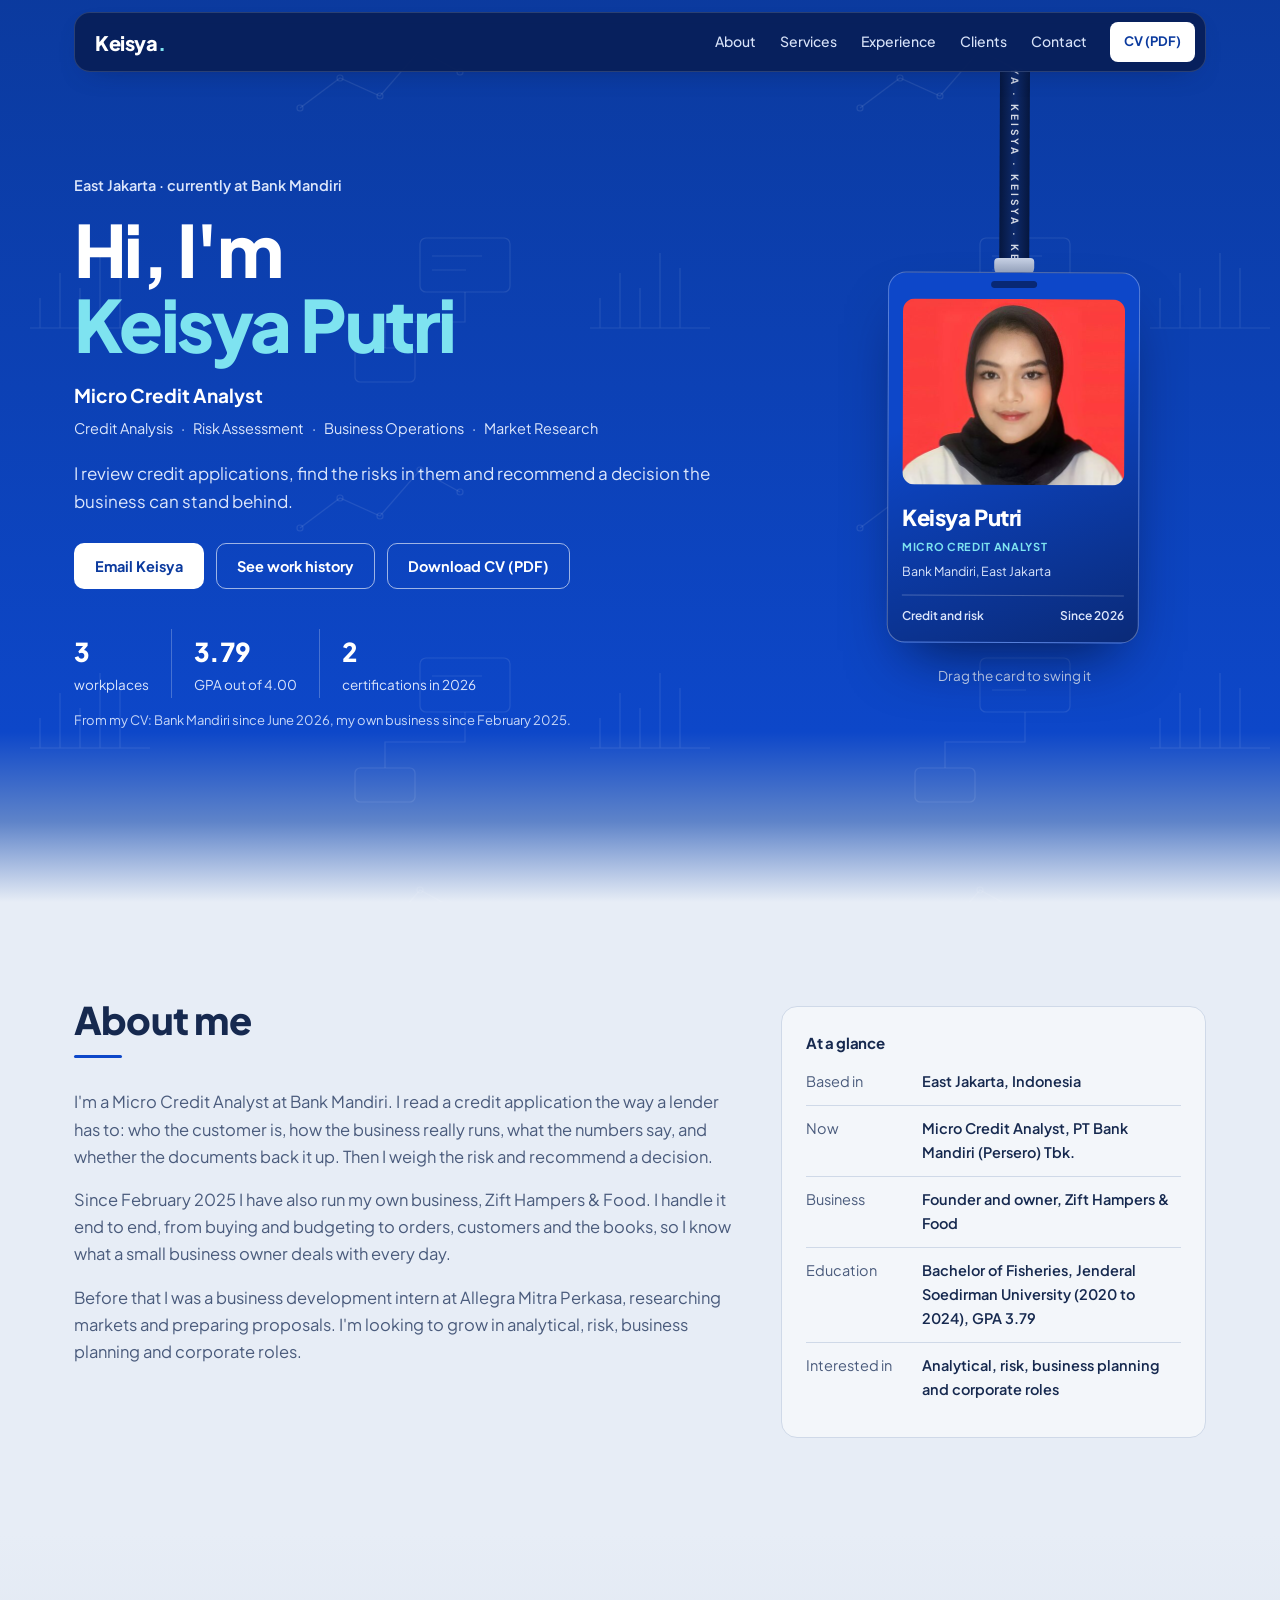
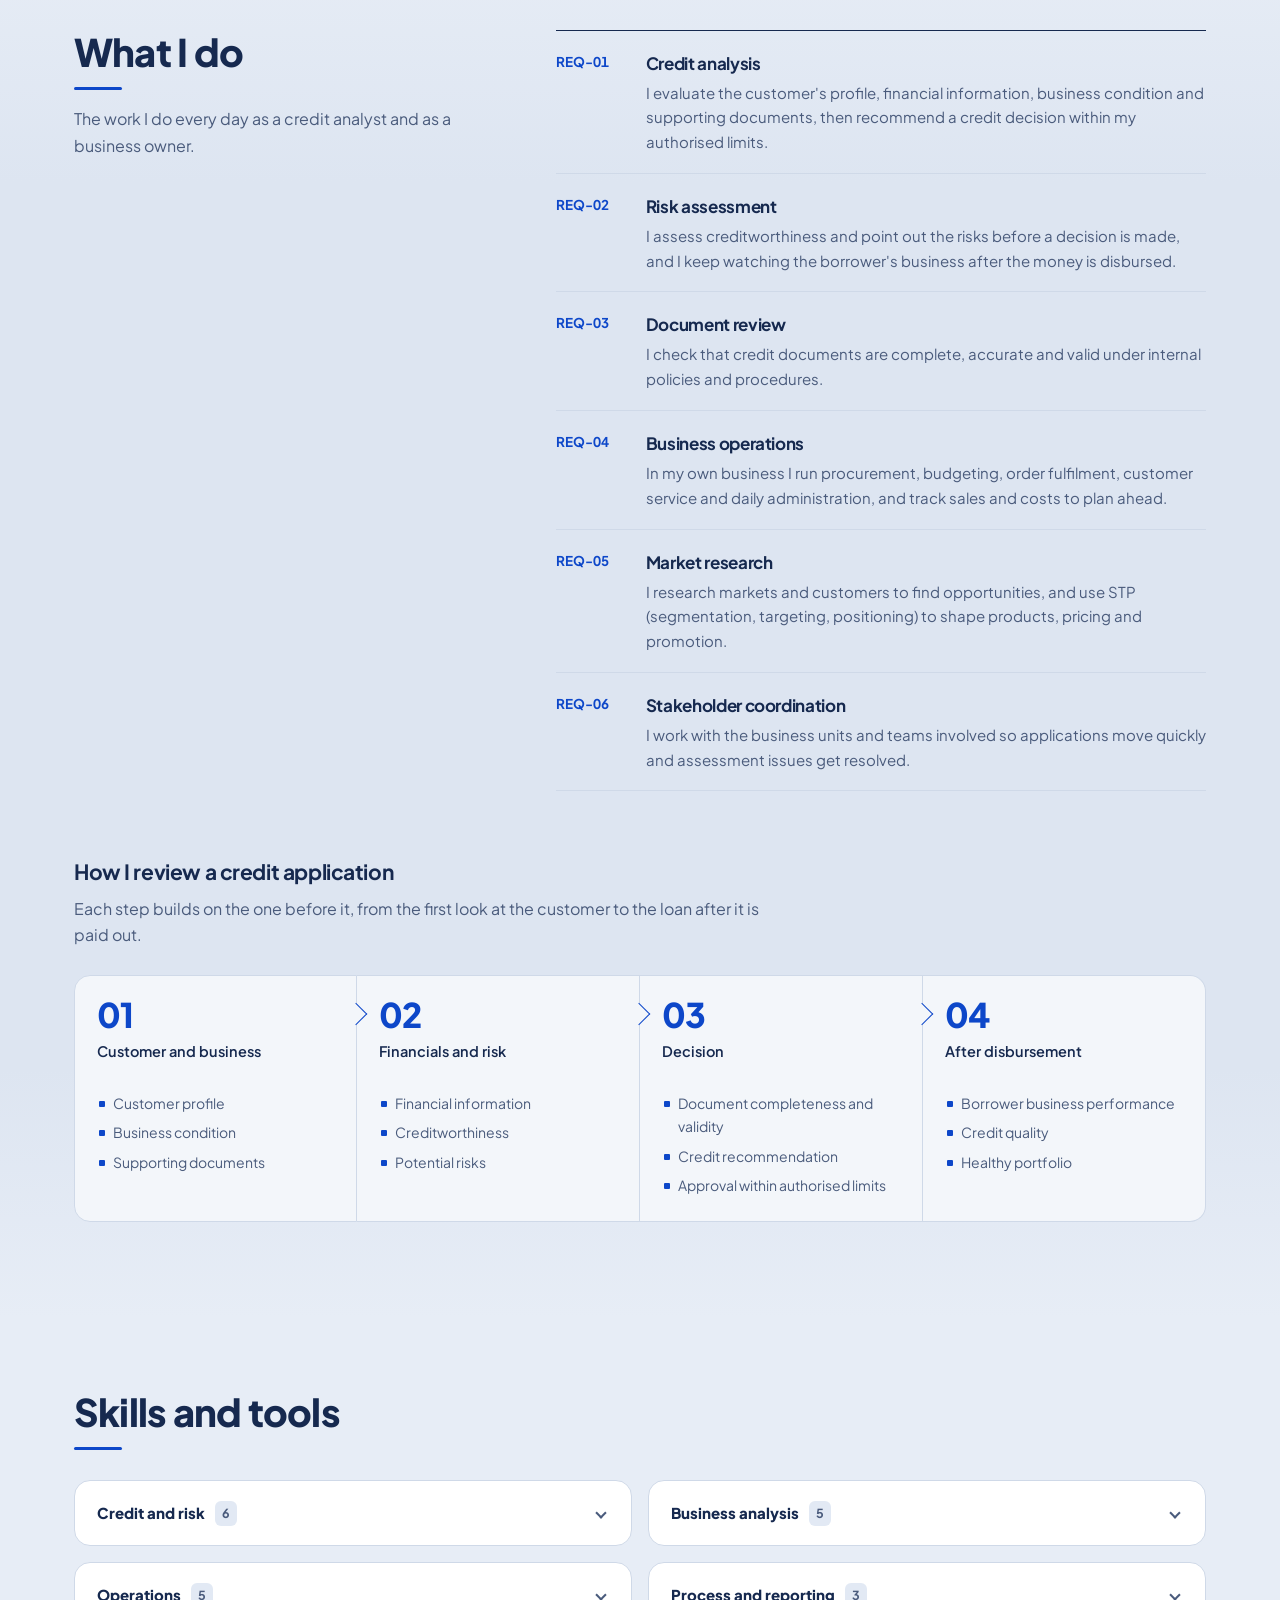
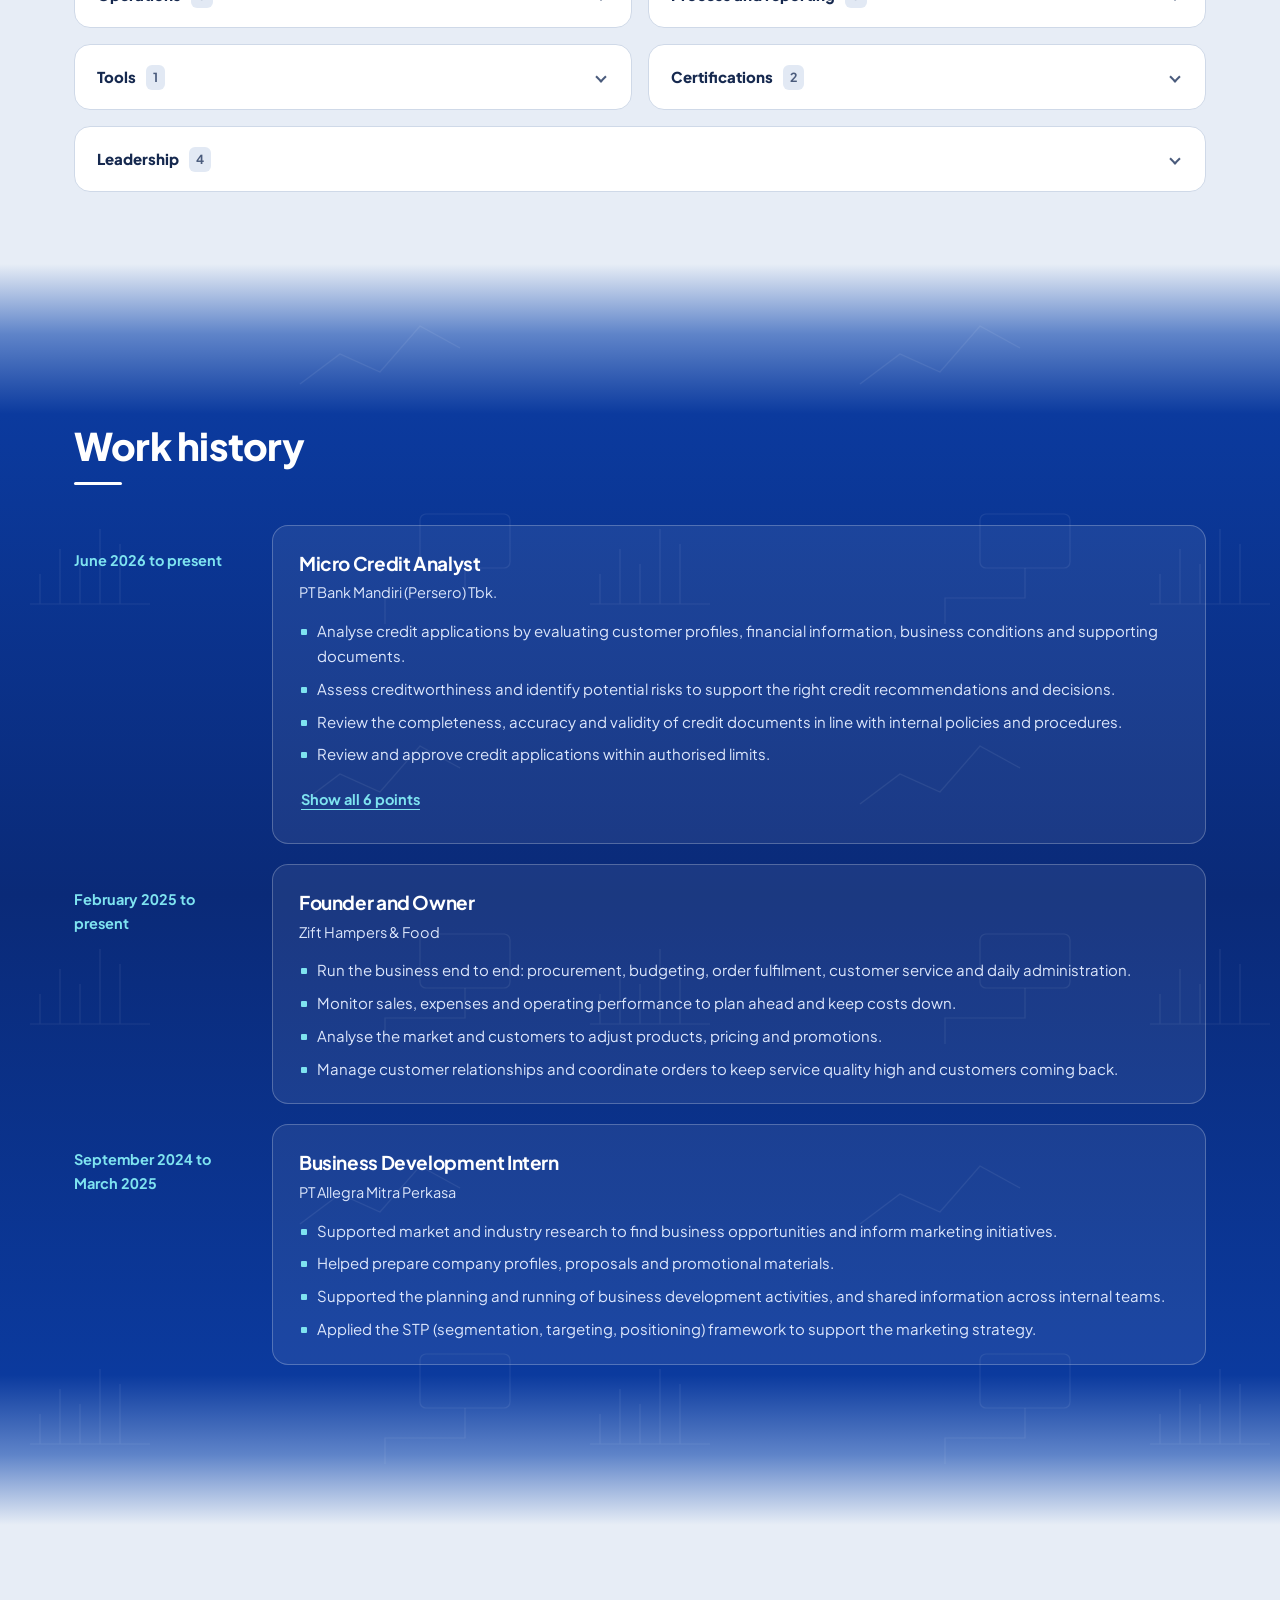
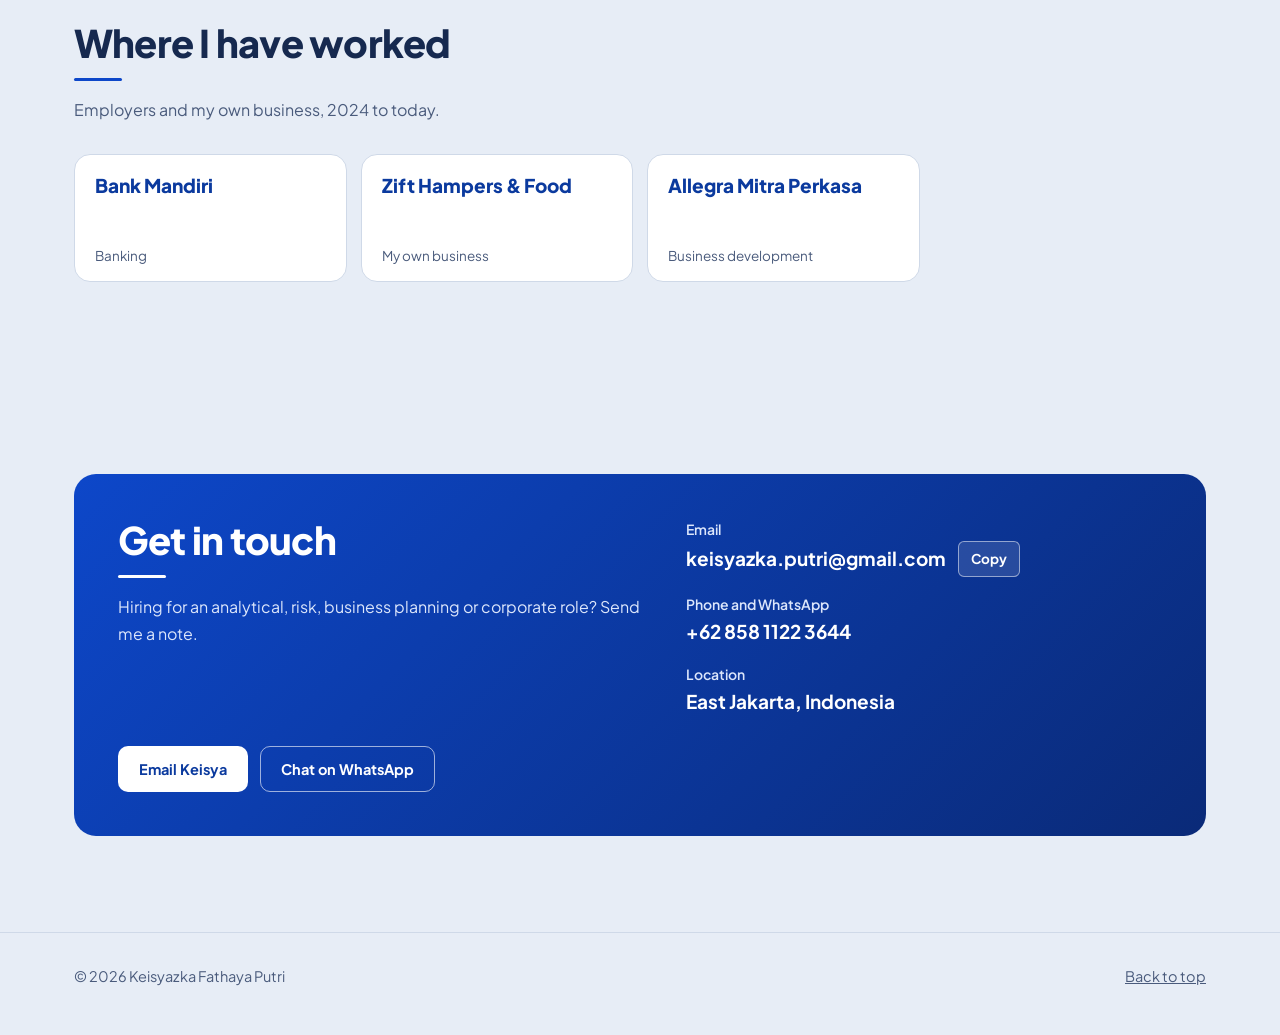
==== keisya/index.html @ f9054636 "Keisya: content from her CV, photo and CV PDF One page with her profile, services, credit review ste" ====
<!DOCTYPE html>
<html lang="en">
<head>
  <meta name="robots" content="noindex" />
  <meta charset="UTF-8" />
  <meta name="viewport" content="width=device-width, initial-scale=1.0, viewport-fit=cover" />
  <title>Keisya Putri · Micro Credit Analyst</title>
  <meta name="description" content="Keisyazka Fathaya Putri, Micro Credit Analyst in East Jakarta. Credit and risk analysis, document review, business operations and market research." />
  <meta name="theme-color" content="#0b3a9e" />
  <link rel="icon" href="data:image/svg+xml,<svg xmlns='http://www.w3.org/2000/svg' viewBox='0 0 64 64'><rect width='64' height='64' rx='14' fill='%230d47c9'/><text x='32' y='43' text-anchor='middle' font-family='Arial' font-weight='800' font-size='30' fill='white'>K.</text></svg>" />
  <link rel="preconnect" href="https://fonts.googleapis.com" />
  <link rel="preconnect" href="https://fonts.gstatic.com" crossorigin />
  <link href="https://fonts.googleapis.com/css2?family=Plus+Jakarta+Sans:wght@400;500;600;700;800&display=swap" rel="stylesheet" />
  <link rel="stylesheet" href="assets/styles.css" />
</head>
<body>
  <a class="skip" href="#about">Skip to content</a>

  <header class="nav">
    <div class="wrap nav__inner">
      <a href="#home" class="nav__logo" aria-label="Keisya Putri, back to top">Keisya<span aria-hidden="true">.</span></a>
      <nav class="nav__links" id="navLinks" aria-label="Sections">
        <a href="#about">About</a>
        <a href="#services">Services</a>
        <a href="#experience">Experience</a>
        <a href="#clients">Clients</a>
        <a href="#contact">Contact</a>
      </nav>
      <a class="nav__cv" data-cv target="_blank" rel="noopener">CV (PDF)</a>
      <button class="nav__menu" id="burger" type="button" aria-expanded="false" aria-controls="navLinks">
        <svg viewBox="0 0 16 16" aria-hidden="true"><path d="M2 4h12M2 8h12M2 12h12" /></svg>
        <span id="burgerLabel">Menu</span>
      </button>
    </div>
  </header>

  <!-- Shown by main.js when data.js is missing or a render fails. -->
  <div class="app-error" id="appError" role="alert" hidden>
    <div class="wrap">
      <strong>This page couldn't load its content.</strong>
      Refresh the page. If it keeps happening, email
      <a href="mailto:keisyazka.putri@gmail.com">keisyazka.putri@gmail.com</a>.
    </div>
  </div>

  <noscript>
    <div class="app-error"><div class="wrap">
      <strong>This portfolio needs JavaScript to show its content.</strong>
      You can still <a href="assets/CV_Keisyazka_Fathaya_Putri.pdf">download the CV (PDF)</a>.
    </div></div>
  </noscript>

  <main>
    <section class="hero tone-blue" id="home" aria-labelledby="heroTitle">
      <div class="wrap hero__inner">
        <div class="hero__text">
          <p class="hero__where" id="heroWhere"></p>
          <h1 id="heroTitle">Hi, I'm<br /><span class="hero__name" data-bind="name"></span></h1>
          <p class="hero__role" data-bind="role"></p>
          <p class="hero__tags" id="heroTags"></p>
          <p class="hero__lede" data-bind="tagline"></p>
          <div class="hero__actions">
            <a href="#contact" class="btn btn--light">Email Keisya</a>
            <a href="#experience" class="btn btn--outline">See work history</a>
            <a class="btn btn--outline" data-cv target="_blank" rel="noopener">Download CV (PDF)</a>
          </div>
          <dl class="figures" id="figures"></dl>
          <p class="figures__source" data-bind="statsSource"></p>
        </div>

        <!-- Strap and clip are decoration; the card text is real content. -->
        <div class="badge-area">
          <div class="badge" id="badge">
            <div class="badge__strap" aria-hidden="true"><span>KEISYA · KEISYA · KEISYA · KEISYA</span></div>
            <div class="badge__clip" aria-hidden="true"></div>
            <div class="badge__card">
              <div class="badge__photo" id="badgePhoto" data-cms-photo></div>
              <p class="badge__name" data-bind="name"></p>
              <p class="badge__role" data-bind="role"></p>
              <p class="badge__org">Bank Mandiri, East Jakarta</p>
              <div class="badge__foot">
                <span data-bind="badgeTag"></span>
                <span>Since 2026</span>
              </div>
            </div>
          </div>
          <p class="badge-hint" id="badgeHint">Drag the card to swing it</p>
        </div>
      </div>
    </section>

    <section class="section" id="about" aria-labelledby="aboutTitle">
      <div class="wrap about">
        <div>
          <h2 class="title" id="aboutTitle">About me</h2>
          <div class="about__text" id="aboutText"><p class="state">Loading profile…</p></div>
        </div>
        <aside class="panel about__facts" aria-labelledby="factsTitle">
          <h3 id="factsTitle">At a glance</h3>
          <dl id="facts"></dl>
        </aside>
      </div>
    </section>

    <section class="section tone-tint" id="services" aria-labelledby="servicesTitle">
      <div class="wrap services">
        <div class="services__head">
          <h2 class="title" id="servicesTitle">What I do</h2>
          <p class="intro">The work I do every day as a credit analyst and as a business owner.</p>
        </div>
        <ol class="reqs" id="reqs"><li class="state">Loading services…</li></ol>
      </div>

      <div class="wrap">
        <h3 class="subtitle">How I review a credit application</h3>
        <p class="intro intro--tight">Each step builds on the one before it, from the first look at the customer to the loan after it is paid out.</p>
        <ol class="chain" id="docs"><li class="state">Loading steps…</li></ol>
      </div>
    </section>



    <section class="section section--short" id="skills" aria-labelledby="skillsTitle">
      <div class="wrap">
        <h2 class="title" id="skillsTitle">Skills and tools</h2>
        <div class="kit" id="kit"><p class="state">Loading skills…</p></div>
      </div>
    </section>

    <section class="section band tone-blue" id="experience" aria-labelledby="experienceTitle">
      <div class="wrap">
        <h2 class="title" id="experienceTitle">Work history</h2>
        <ol class="timeline" id="timeline"><li class="state">Loading work history…</li></ol>
      </div>
    </section>

    <section class="section" id="clients" aria-labelledby="clientsTitle">
      <div class="wrap">
        <h2 class="title" id="clientsTitle">Where I have worked</h2>
        <p class="intro">Employers and my own business, 2024 to today.</p>
        <ul class="clients" id="clientsGrid"><li class="state">Loading clients…</li></ul>
      </div>
    </section>

    <section class="section" id="contact" aria-labelledby="contactTitle">
      <div class="wrap">
        <div class="contact tone-blue">
          <div class="contact__text">
            <h2 class="title" id="contactTitle">Get in touch</h2>
            <p class="intro">Hiring for an analytical, risk, business planning or corporate role? Send me a note.</p>
          </div>
          <dl class="contact__list">
            <div>
              <dt>Email</dt>
              <dd class="contact__email">
                <span id="emailText" data-bind="email"></span>
                <button type="button" class="copy" id="copyEmail">Copy</button>
              </dd>
            </div>
            <div><dt>Phone and WhatsApp</dt><dd data-bind="phone"></dd></div>
            <div><dt>Location</dt><dd data-bind="location"></dd></div>
          </dl>
          <p class="copy-status" id="copyStatus" role="status" aria-live="polite"></p>
          <div class="contact__actions">
            <a class="btn btn--light" data-href="mailto">Email Keisya</a>
            <a class="btn btn--outline" data-href="whatsapp" target="_blank" rel="noopener">Chat on WhatsApp</a>
            <a class="btn btn--outline" data-href="linkedin" target="_blank" rel="noopener">LinkedIn profile</a>
            <a class="btn btn--outline" data-href="github" target="_blank" rel="noopener">GitHub</a>
          </div>
        </div>
      </div>
    </section>
  </main>

  <footer class="foot">
    <div class="wrap foot__inner">
      <span>© <span id="year"></span> <span data-bind="fullName"></span></span>
      <a href="#home">Back to top</a>
    </div>
  </footer>

  <script src="assets/data.js" defer></script>
  <script src="assets/main.js" defer></script>
  <script src="assets/edits.js" defer></script>
  <script src="assets/cms.js" defer></script>
</body>
</html>
---- keisya/assets/styles.css ----
/* Portfolio styles, copied from the main site. Design notes: ../DESIGN.md. */

/* Tokens */
:root {
  /* Navy and brand blue come from the reference; cyan is the single accent, used only on blue areas. */
  --navy: #0a2a78;
  --blue-700: #0b3a9e;
  --blue: #0d47c9;
  --blue-500: #1a63e3;
  --cyan: #7ee3f0;

  /* Mist instead of pure white: the page read too bright next to the blue. */
  --mist: #e7edf6;
  --mist-2: #dde5f1;
  --surface: #f3f6fa;

  --text: #16294f;
  --text-2: #4a5b7c;
  --text-3: #4d5d7e;
  --line: #cfd9e8;
  --link: var(--blue);
  --chip: #e2e9f4;
  --bar: var(--blue);

  --r-sm: 6px;
  --r-md: 10px;
  --r-lg: 16px;
  --r-xl: 22px;

  --font: "Plus Jakarta Sans", "Segoe UI", Roboto, Arial, sans-serif;
  color-scheme: light;
}

/* Blue tone (hero, work history, contact): text tokens flip to values that keep AA on these blues. */
.tone-blue {
  --text: #ffffff;
  --text-2: #dce6fb;
  --text-3: #c9d8f8;
  --line: rgba(255, 255, 255, 0.24);
  --link: var(--cyan);
  --chip: rgba(255, 255, 255, 0.12);
  --bar: #ffffff;
  color: var(--text);
}

/* Base */
*, *::before, *::after { box-sizing: border-box; }
* { margin: 0; padding: 0; }
html { scroll-behavior: smooth; scroll-padding-top: 88px; }
body {
  font: 400 16px/1.65 var(--font);
  color: var(--text);
  background: var(--mist);
  -webkit-font-smoothing: antialiased;
  overflow-x: hidden;
}
a { color: var(--link); }
ul, ol { list-style: none; }
img { max-width: 100%; height: auto; }
/* Components set display: flex or grid; [hidden] must still win. */
[hidden] { display: none !important; }
.sr-only { position: absolute; width: 1px; height: 1px; padding: 0; margin: -1px; overflow: hidden; clip: rect(0 0 0 0); white-space: nowrap; border: 0; }

a[href], button, summary, [role="tab"] { cursor: pointer; }
button:disabled, [aria-disabled="true"] { cursor: not-allowed; }
:focus-visible { outline: 3px solid var(--blue-500); outline-offset: 3px; border-radius: 4px; }
.tone-blue :focus-visible { outline-color: var(--cyan); }

.wrap { width: 100%; max-width: 1180px; margin-inline: auto; padding-inline: 24px; }
@media (max-width: 600px) { .wrap { padding-inline: 16px; } }

.skip { position: absolute; left: 16px; top: -60px; z-index: 50; background: var(--navy); color: #fff; padding: 10px 14px; border-radius: var(--r-md); }
.skip:focus { top: 12px; }

/* Type: one family (Plus Jakarta Sans, drawn for Jakarta), weights carry the hierarchy. */
h1, h2, h3 { letter-spacing: -0.02em; text-wrap: balance; }
.title { font-size: clamp(28px, 3.4vw, 38px); font-weight: 800; line-height: 1.15; }
/* Identity motif from the reference: a short bar under every section title. */
.title::after { content: ""; display: block; width: 48px; height: 3px; border-radius: 2px; background: var(--bar); margin-top: 14px; }
.intro { color: var(--text-2); max-width: 60ch; margin-top: 16px; }
.intro--tight { margin-top: 6px; }
.subtitle { font-size: 21px; font-weight: 700; margin-top: 64px; }

/* Text shown while a list loads, or instead of it when it is empty or fails. */
.state { color: var(--text-2); font-size: 15px; padding: 14px 0; list-style: none; }
.state--error { color: var(--text); font-weight: 600; }

/* Buttons */
.btn {
  display: inline-flex; align-items: center; justify-content: center; gap: 8px;
  min-height: 46px; padding: 0 20px; border-radius: var(--r-md);
  font: 700 14.5px var(--font); text-decoration: none; border: 1.5px solid transparent;
  transition: background 150ms ease, border-color 150ms ease, color 150ms ease;
}
.btn--light { background: #fff; color: var(--blue-700); }
.btn--light:hover { background: #dff8fb; }
.btn--light:active { background: #c7f1f6; }
.btn--outline { background: transparent; color: var(--text); border-color: rgba(255, 255, 255, 0.6); }
.btn--outline:hover { background: rgba(255, 255, 255, 0.12); border-color: #fff; }
.btn--outline:active { background: rgba(255, 255, 255, 0.2); }
.btn[aria-disabled="true"], .nav__cv[aria-disabled="true"] { opacity: 0.55; }

/* Nav: the only translucent element, because it sits over both blue and mist. */
.nav { position: sticky; top: env(safe-area-inset-top, 0px); z-index: 30; padding-top: 12px; }
.nav__inner {
  display: flex; align-items: center; gap: 12px; min-height: 60px; max-width: 1132px;
  padding-inline: 20px 10px; color: #fff;
  background: rgba(7, 29, 82, 0.86); border: 1px solid rgba(255, 255, 255, 0.14); border-radius: var(--r-lg);
  backdrop-filter: blur(12px); -webkit-backdrop-filter: blur(12px);
  box-shadow: 0 10px 28px -18px rgba(7, 29, 82, 0.7);
}
.nav__logo { font-size: 20px; font-weight: 800; color: #fff; text-decoration: none; margin-right: auto; letter-spacing: -0.02em; min-height: 44px; display: inline-flex; align-items: center; }
.nav__logo span { color: var(--cyan); }
.nav__links { display: flex; gap: 2px; font-size: 14px; font-weight: 500; }
.nav__links a { color: #d7e2f8; text-decoration: none; padding: 8px 11px; border-radius: 8px; min-height: 40px; display: inline-flex; align-items: center; }
.nav__links a:hover { color: #fff; background: rgba(255, 255, 255, 0.1); }
.nav__links a.is-active { color: var(--blue-700); background: #fff; font-weight: 700; }
.nav__cv { font-size: 13px; font-weight: 700; color: var(--blue-700); background: #fff; text-decoration: none; padding: 0 14px; min-height: 40px; display: inline-flex; align-items: center; border-radius: 8px; }
.nav__cv:hover { background: #dff8fb; }
.nav__menu { display: none; align-items: center; gap: 8px; min-height: 44px; padding: 0 14px; border: 0; border-radius: var(--r-md); background: rgba(255, 255, 255, 0.12); color: #fff; font: 700 14px var(--font); }
.nav__menu:hover { background: rgba(255, 255, 255, 0.2); }
.nav__menu svg { width: 16px; height: 16px; fill: none; stroke: currentColor; stroke-width: 2; stroke-linecap: round; }
@media (max-width: 980px) {
  .nav__menu { display: inline-flex; }
  .nav__cv { min-height: 44px; }
  .nav__links {
    position: absolute; top: 80px; left: 16px; right: 16px; flex-direction: column; gap: 2px;
    background: #071d52; border: 1px solid rgba(255, 255, 255, 0.16); border-radius: var(--r-lg); padding: 8px;
    display: none;
  }
  .nav__links.open { display: flex; }
  .nav__links a { min-height: 48px; padding: 0 14px; font-size: 16px; }
}

.app-error { background: #fff3cd; color: #4a3600; padding-block: 12px; font-size: 15px; }
.app-error a { color: #4a3600; font-weight: 700; }

/* Hero. The fade to mist happens only inside the bottom padding, so no text sits on the light part. */
.hero {
  margin-top: -84px; padding-block: 150px 170px;
  background:
    url("data:image/svg+xml,%3Csvg xmlns='http://www.w3.org/2000/svg' width='560' height='420' viewBox='0 0 560 420' fill='none' stroke='white' stroke-opacity='0.09' stroke-width='1.2'%3E%3Cpath d='M30 340h120M40 340v-30M60 340v-55M80 340v-40M100 340v-75M120 340v-60'/%3E%3Cpath d='M300 120l40-30 40 18 40-46 40 22'/%3E%3Ccircle cx='300' cy='120' r='3'/%3E%3Ccircle cx='340' cy='90' r='3'/%3E%3Ccircle cx='380' cy='108' r='3'/%3E%3Ccircle cx='420' cy='62' r='3'/%3E%3Ccircle cx='460' cy='84' r='3'/%3E%3Crect x='420' y='250' width='90' height='54' rx='6'/%3E%3Cpath d='M432 268h50M432 282h34'/%3E%3Cpath d='M465 304v30h-80v26'/%3E%3Crect x='355' y='360' width='60' height='34' rx='5'/%3E%3C/svg%3E") 0 0 / 560px 420px repeat,
    linear-gradient(180deg, var(--blue-700) 0%, var(--blue) calc(100% - 170px), #5f84c9 calc(100% - 80px), var(--mist) 100%);
}
/* The line-art (bar chart, trend line, flow boxes) echoes analyst work and appears on blue areas only. */
.hero__inner { display: grid; grid-template-columns: minmax(0, 1.3fr) minmax(0, 0.7fr); gap: 40px; align-items: start; }
.hero__text { padding-top: 36px; }
.hero__where { font-size: 14.5px; font-weight: 600; color: var(--text-2); }
.hero h1 { font-size: clamp(40px, 6vw, 72px); font-weight: 800; line-height: 1.04; margin-top: 14px; letter-spacing: -0.035em; }
.hero__name { color: var(--cyan); }
.hero__role { font-size: 19px; font-weight: 700; margin-top: 18px; }
.hero__tags { font-size: 14.5px; color: var(--text-2); margin-top: 6px; }
.hero__tags span + span::before { content: "·"; margin: 0 8px; }
.hero__lede { color: var(--text-2); max-width: 54ch; margin-top: 18px; font-size: 17px; }
.hero__actions { display: flex; flex-wrap: wrap; gap: 12px; margin-top: 28px; }

/* Real figures from the CV, inline with dividers instead of floating tiles. */
.figures { display: flex; flex-wrap: wrap; margin-top: 40px; }
.figures div { display: flex; flex-direction: column; padding: 2px 22px; border-left: 1px solid var(--line); }
.figures div:first-child { padding-left: 0; border-left: 0; }
.figures dd { font-size: 26px; font-weight: 800; letter-spacing: -0.02em; font-variant-numeric: tabular-nums; order: -1; }
.figures dt { font-size: 13.5px; color: var(--text-2); }
.figures__source { font-size: 13px; color: var(--text-3); margin-top: 12px; }
@media (max-width: 600px) {
  .figures { display: grid; grid-template-columns: repeat(2, minmax(0, 1fr)); gap: 16px 0; }
  .figures div:nth-child(3) { padding-left: 0; border-left: 0; }
}

/* Lanyard ID card from the reference; its shadow is the page's one large shadow (a physical card in front). */
.badge-area { display: flex; flex-direction: column; align-items: center; margin-top: -68px; }
.badge { display: flex; flex-direction: column; align-items: center; transform-origin: 50% 0; cursor: grab; touch-action: none; user-select: none; }
.badge.is-dragging { cursor: grabbing; }
.badge__strap { width: 30px; height: 190px; background: linear-gradient(90deg, #06173f, #0e2a6b 50%, #06173f); display: flex; align-items: center; justify-content: center; overflow: hidden; }
.badge__strap span { writing-mode: vertical-rl; font-size: 10px; font-weight: 700; letter-spacing: 0.3em; color: rgba(255, 255, 255, 0.82); white-space: nowrap; }
.badge__clip { width: 40px; height: 18px; border-radius: 4px 4px 8px 8px; background: linear-gradient(#c9d3e6, #8a98b5); margin-top: -2px; }
.badge__card {
  position: relative; width: 252px; margin-top: -4px; padding: 14px 14px 16px; border-radius: 18px; color: #fff;
  background: linear-gradient(160deg, var(--blue) 0%, var(--blue) 35%, var(--navy) 100%);
  border: 1px solid rgba(255, 255, 255, 0.3);
  box-shadow: 0 30px 60px -22px rgba(3, 12, 40, 0.7);
}
.badge__card::before { content: ""; position: absolute; top: 8px; left: 50%; width: 46px; height: 7px; margin-left: -23px; border-radius: 6px; background: rgba(4, 16, 48, 0.55); }
.badge__photo { height: 186px; border-radius: 12px; margin-top: 12px; overflow: hidden; background: linear-gradient(180deg, #eaf3ff, #c3d8fb); display: grid; place-items: center; }
.badge__photo img { width: 100%; height: 100%; object-fit: cover; pointer-events: none; }
.badge__initials { font-size: 64px; font-weight: 800; color: var(--blue); letter-spacing: -0.04em; }
.badge__name { font-size: 22px; font-weight: 800; margin-top: 14px; letter-spacing: -0.02em; }
/* Uppercase role copies how real ID cards are typeset. */
.badge__role { font-size: 11px; font-weight: 700; letter-spacing: 0.06em; text-transform: uppercase; color: var(--cyan); margin-top: 4px; line-height: 1.4; }
.badge__org { font-size: 12.5px; color: #dce6fb; margin-top: 6px; }
.badge__foot { display: flex; justify-content: space-between; gap: 8px; margin-top: 14px; padding-top: 10px; border-top: 1px solid rgba(255, 255, 255, 0.24); font-size: 12px; font-weight: 600; color: #dce6fb; }
.badge-hint { margin-top: 22px; font-size: 13.5px; color: var(--text-3); }
@media (max-width: 880px) {
  .hero__inner { grid-template-columns: minmax(0, 1fr); }
  .hero__text { padding-top: 0; }
  .badge-area { margin-top: 12px; }
  .badge__strap { height: 80px; }
}

/* Sections */
.section { padding-block: 96px; }
.section--short { padding-block: 72px; }
.tone-tint { background: linear-gradient(180deg, rgba(221, 229, 241, 0), var(--mist-2) 18%, var(--mist-2) 82%, rgba(221, 229, 241, 0)); }
@media (max-width: 600px) { .section { padding-block: 60px; } .section--short { padding-block: 48px; } .hero { padding-block: 116px 140px; } }

/* Panels use a border, not a shadow: only the nav and the ID card float. */
.panel { background: var(--surface); border: 1px solid var(--line); border-radius: var(--r-lg); }

/* About */
.about { display: grid; grid-template-columns: minmax(0, 1.55fr) minmax(0, 1fr); gap: 48px; align-items: start; }
.about__text { display: grid; gap: 16px; color: var(--text-2); font-size: 16.5px; margin-top: 30px; }
.about__facts { padding: 24px; margin-top: 8px; }
.about__facts h3 { font-size: 15px; font-weight: 700; margin-bottom: 4px; }
.about__facts dl div { display: grid; grid-template-columns: 104px minmax(0, 1fr); gap: 12px; padding: 11px 0; border-bottom: 1px solid var(--line); font-size: 14.5px; }
.about__facts dl div:last-child { border-bottom: 0; }
.about__facts dt { color: var(--text-2); }
.about__facts dd { font-weight: 600; }
@media (max-width: 860px) { .about { grid-template-columns: minmax(0, 1fr); gap: 28px; } }

/* Services: REQ-xx rows, the way an analyst lists scope, with the heading pinned beside them on desktop. */
.services { display: grid; grid-template-columns: minmax(0, 0.8fr) minmax(0, 1.2fr); gap: 48px; align-items: start; }
.services__head { position: sticky; top: 100px; }
.reqs { border-top: 1.5px solid var(--text); }
.reqs li { display: grid; grid-template-columns: 74px minmax(0, 1fr); gap: 4px 16px; padding: 18px 0; border-bottom: 1px solid var(--line); }
.req__id { font-size: 13.5px; font-weight: 700; color: var(--blue); font-variant-numeric: tabular-nums; padding-top: 2px; }
.reqs h3 { font-size: 17px; font-weight: 700; }
.reqs p { grid-column: 2; color: var(--text-2); font-size: 15px; }
@media (max-width: 860px) { .services { grid-template-columns: minmax(0, 1fr); gap: 24px; } .services__head { position: static; } }

/* Document chain: written in this order, and the chevron between them stands for traceability. */
.chain { display: grid; grid-template-columns: repeat(4, minmax(0, 1fr)); margin-top: 26px; }
.chain > li { position: relative; padding: 22px 22px 24px; background: var(--surface); border: 1px solid var(--line); }
.chain > li:first-child { border-radius: var(--r-lg) 0 0 var(--r-lg); }
.chain > li:last-child { border-radius: 0 var(--r-lg) var(--r-lg) 0; }
.chain > li + li { border-left: 0; }
.chain > li + li::before {
  content: ""; position: absolute; left: -9px; top: 30px; width: 16px; height: 16px;
  background: var(--surface); border-top: 1.5px solid var(--blue); border-right: 1.5px solid var(--blue); transform: rotate(45deg);
}
.doc__code { font-size: 34px; font-weight: 800; letter-spacing: -0.03em; color: var(--blue); line-height: 1; }
.doc__name { font-size: 14.5px; font-weight: 600; margin-top: 8px; min-height: 2.8em; }
.doc__items { margin-top: 12px; display: grid; gap: 6px; }
.doc__items li { font-size: 14px; color: var(--text-2); padding-left: 16px; position: relative; }
.doc__items li::before { content: ""; position: absolute; left: 2px; top: 9px; width: 6px; height: 6px; border-radius: 1px; background: var(--blue); }
/* Middle widths: 2 x 2, chevrons hidden because the reading order wraps. */
@media (max-width: 960px) {
  .chain { grid-template-columns: repeat(2, minmax(0, 1fr)); gap: 12px; }
  .chain > li, .chain > li + li { border: 1px solid var(--line); border-radius: var(--r-lg); }
  .chain > li:first-child, .chain > li:last-child { border-radius: var(--r-lg); }
  .chain > li + li::before { display: none; }
}
@media (max-width: 560px) { .chain { grid-template-columns: minmax(0, 1fr); } }

/* Workflow */
.workflow__head { display: flex; flex-wrap: wrap; align-items: flex-end; justify-content: space-between; gap: 20px 32px; }
.wf-tabs { display: inline-flex; gap: 4px; padding: 4px; border-radius: var(--r-md); background: var(--surface); border: 1px solid var(--line); }
.wf-tabs button { font: 700 14.5px var(--font); color: var(--text-2); background: transparent; border: 0; min-height: 44px; padding: 0 22px; border-radius: 7px; }
.wf-tabs button:hover { color: var(--text); background: var(--chip); }
.wf-tabs button[aria-selected="true"] { background: var(--blue); color: #fff; }
.wf-card { margin-top: 24px; padding: 18px; border-radius: var(--r-xl); background: var(--surface); border: 1px solid var(--line); }
@media (max-width: 600px) { .wf-card { padding: 10px; margin-inline: -6px; } }

/* The swimlane keeps a fixed light palette so BPMN conventions read the same everywhere (yellow = decision). */
.wf-card { --paper: #f9fafc; --paper-2: #edf1f7; --ink: #1b2a4a; --graphite: #56627c; --rule: #d6dfec; --rule-strong: #1b2a4a; --marker: #f2cc4d; --lane-me: #e1eaf8; --pen: #1a5fd6; }
.wf figcaption { font-size: 13.5px; font-weight: 600; color: var(--graphite); margin: 2px 4px 10px; }
.wf__scroll { position: relative; overflow-x: auto; border: 1.5px solid var(--rule-strong); border-radius: var(--r-md); background: var(--paper); }
.wf svg { display: block; width: 100%; min-width: 820px; height: auto; }
.wf__hint { display: none; font-size: 13px; color: var(--graphite); margin: 8px 4px 0; }
@media (max-width: 860px) { .wf__hint { display: block; } }
.wl-lane { fill: var(--paper); stroke: var(--rule); stroke-width: 1; }
.wl-lane--me { fill: var(--lane-me); }
.wl-head { font: 700 11px var(--font); letter-spacing: 0.04em; fill: var(--graphite); text-anchor: middle; dominant-baseline: middle; }
.wl-rule-strong { stroke: var(--ink); stroke-width: 1.5; }
.wl-phase-rule { stroke: var(--ink); stroke-width: 1; stroke-dasharray: 2 4; opacity: 0.5; }
.wl-phase-no { font: 700 11px var(--font); fill: var(--graphite); }
.wl-phase { font: 700 14px var(--font); fill: var(--ink); }
.wl-task { fill: var(--paper); stroke: var(--ink); stroke-width: 1.3; }
.wl-task--me { stroke: var(--blue); stroke-width: 2; }
.wl-task--span { fill: var(--paper-2); stroke-dasharray: 5 3; }
.wl-label { font: 600 12.5px var(--font); fill: var(--ink); text-anchor: middle; dominant-baseline: middle; }
.wl-side { font: 600 12.5px var(--font); fill: var(--ink); dominant-baseline: middle; }
.wl-ev { fill: var(--paper); stroke: var(--ink); stroke-width: 1.4; }
.wl-ev--end { stroke-width: 3.5; }
.wl-gw { fill: var(--marker); stroke: var(--ink); stroke-width: 1.4; }
.wl-edge { fill: none; stroke: var(--ink); stroke-width: 1.2; }
.wl-head-arrow { fill: var(--ink); }
.wl-assoc { fill: none; stroke: var(--pen); stroke-width: 1.3; stroke-dasharray: 4 4; }
.wl-elabel { font: 600 11px var(--font); fill: var(--graphite); }

/* Collapsed: the first phase stays visible and the rest fades behind the toggle. */
#wf-panels.is-collapsed .wf__scroll { max-height: 460px; overflow-y: hidden; }
#wf-panels.is-collapsed .wf__scroll::after {
  content: ""; position: sticky; display: block; left: 0; bottom: 0; height: 140px; margin-top: -140px;
  background: linear-gradient(to bottom, rgba(249, 250, 252, 0), #f9fafc 85%); pointer-events: none;
}
.wf-toggle-row { display: flex; justify-content: center; margin-top: -24px; position: relative; }
#wf-panels:not(.is-collapsed) + .wf-toggle-row, #wf-panels.is-collapsed:has(.wf__hint) + .wf-toggle-row { margin-top: 14px; }
.wf-toggle {
  display: inline-flex; align-items: center; gap: 10px; min-height: 46px; padding: 0 20px;
  font: 700 14.5px var(--font); color: #fff; background: var(--blue); border: 0; border-radius: var(--r-md);
  transition: background 150ms ease;
}
.wf-toggle:hover { background: var(--blue-500); }
.wf-toggle:active { background: var(--blue-700); }
.wf-toggle:disabled { background: #8d9bb8; }
.wf-toggle svg { width: 12px; height: 12px; fill: none; stroke: currentColor; stroke-width: 1.8; transition: transform 200ms ease; }
.wf-toggle[aria-expanded="true"] svg { transform: rotate(180deg); }
.wf-toggle__close { display: none; }
.wf-toggle[aria-expanded="true"] .wf-toggle__open { display: none; }
.wf-toggle[aria-expanded="true"] .wf-toggle__close { display: inline; }
.wf-legend { display: flex; flex-wrap: wrap; gap: 8px 22px; margin: 16px 4px 2px; font-size: 13.5px; color: var(--graphite); }
.wf-legend li { display: inline-flex; align-items: center; gap: 8px; }
.lg { display: inline-block; }
.lg--flow { width: 22px; border-top: 1.4px solid var(--ink); }
.lg--assoc { width: 22px; border-top: 1.4px dashed var(--pen); }
.lg--gw { width: 11px; height: 11px; background: var(--marker); border: 1.3px solid var(--ink); transform: rotate(45deg); }
.lg--me { width: 16px; height: 12px; background: var(--lane-me); border: 1px solid var(--rule); }

/* Case studies: rows led by the real client logo, which says more than an illustration would. */
.cases { margin-top: 34px; display: grid; gap: 18px; }
.case { display: grid; grid-template-columns: 220px minmax(0, 1fr); border: 1px solid var(--line); border-radius: var(--r-lg); background: var(--surface); overflow: hidden; }
.case__logos { display: flex; flex-direction: column; justify-content: center; align-items: flex-start; gap: 16px; padding: 24px; background: #fff; border-right: 1px solid var(--line); }
.case__logos img { width: auto; max-width: 170px; object-fit: contain; }
.case__badge { font-size: 15px; font-weight: 800; color: var(--blue); }
.case__body { padding: 24px 26px; }
.case__meta { font-size: 14px; font-weight: 600; color: var(--text-2); }
.case h3 { font-size: 20px; font-weight: 700; margin-top: 4px; }
.case p { color: var(--text-2); font-size: 15px; margin-top: 8px; max-width: 70ch; }
.chips { display: flex; flex-wrap: wrap; gap: 6px; margin-top: 14px; }
.chips li { font-size: 13px; font-weight: 600; padding: 4px 10px; border-radius: var(--r-sm); background: var(--chip); color: var(--text); }
.case__link { display: inline-flex; align-items: center; min-height: 44px; margin-top: 12px; padding: 0 16px; border-radius: var(--r-md); background: var(--blue); color: #fff; font-weight: 700; font-size: 14.5px; text-decoration: none; }
.case__link:hover { background: var(--blue-500); }
.case__link:active { background: var(--blue-700); }
.cases__pending { margin-top: 18px; font-size: 15px; color: var(--text-2); }
.cases__pending:empty { display: none; }
@media (max-width: 760px) {
  .case { grid-template-columns: minmax(0, 1fr); }
  .case__logos { flex-direction: row; flex-wrap: wrap; align-items: center; border-right: 0; border-bottom: 1px solid var(--line); padding: 18px 20px; }
  .case__body { padding: 20px; }
}

/* Skills: a definition list, since these are labels and values rather than features. */
/* Skills: one card per group, each item a tag, so the list scans at a glance. */
.kit { display: grid; grid-template-columns: repeat(2, minmax(0, 1fr)); gap: 16px; margin-top: 30px; }
.kit__group { align-self: start; background: #fff; border: 1px solid var(--line); border-radius: var(--r-lg); padding: 20px 22px; }
.kit summary { display: flex; align-items: center; gap: 10px; min-height: 44px; margin: -10px 0; font-weight: 800; font-size: 15px; list-style: none; }
.kit summary::-webkit-details-marker { display: none; }
.kit summary::after { content: ""; width: 8px; height: 8px; margin: 0 4px 0 auto; border-right: 2px solid var(--text-2); border-bottom: 2px solid var(--text-2); transform: rotate(45deg); transition: transform 150ms ease; }
.kit details[open] > summary::after { transform: rotate(-135deg); }
.kit summary:hover::after { border-color: var(--blue); }
.kit__count { font-size: 12.5px; font-weight: 700; color: var(--text-2); background: var(--chip); border-radius: var(--r-sm); padding: 2px 7px; }
.kit__items { display: flex; flex-wrap: wrap; gap: 8px; margin-top: 18px; }
.kit__items span { font-size: 13.5px; font-weight: 600; color: var(--text); background: var(--chip); border-radius: var(--r-sm); padding: 6px 10px; }
.kit > .state, .kit__group:last-child:nth-child(odd) { grid-column: 1 / -1; }
@media (max-width: 640px) { .kit { grid-template-columns: minmax(0, 1fr); } .kit__group { padding: 18px; } }

/* Work history band: fades in and out inside its own padding, so text stays on solid blue. */
.band {
  padding-block: 160px;
  background:
    url("data:image/svg+xml,%3Csvg xmlns='http://www.w3.org/2000/svg' width='560' height='420' viewBox='0 0 560 420' fill='none' stroke='white' stroke-opacity='0.07' stroke-width='1.2'%3E%3Cpath d='M30 340h120M40 340v-30M60 340v-55M80 340v-40M100 340v-75M120 340v-60'/%3E%3Cpath d='M300 120l40-30 40 18 40-46 40 22'/%3E%3Crect x='420' y='250' width='90' height='54' rx='6'/%3E%3Cpath d='M465 304v30h-80v26'/%3E%3C/svg%3E") 0 0 / 560px 420px repeat,
    linear-gradient(180deg, var(--mist) 0, #5f84c9 70px, var(--blue-700) 150px, var(--navy) 50%, var(--blue-700) calc(100% - 150px), #5f84c9 calc(100% - 70px), var(--mist) 100%);
}
@media (max-width: 600px) { .band { padding-block: 130px; } }
.timeline { margin-top: 40px; display: grid; gap: 20px; }
.tl-item { display: grid; grid-template-columns: 170px minmax(0, 1fr); gap: 28px; }
.tl-period { font-size: 14.5px; font-weight: 700; color: var(--cyan); padding-top: 24px; font-variant-numeric: tabular-nums; }
.tl-card { padding: 22px 26px; border-radius: var(--r-lg); background: rgba(255, 255, 255, 0.07); border: 1px solid var(--line); }
.tl-card h3 { font-size: 19px; font-weight: 700; }
.tl-org { color: var(--text-2); font-size: 14.5px; margin-top: 2px; }
.tl-points { margin-top: 14px; display: grid; gap: 8px; }
.tl-points li { position: relative; padding-left: 18px; font-size: 15px; color: var(--text-2); }
.tl-points li::before { content: ""; position: absolute; left: 2px; top: 10px; width: 6px; height: 6px; border-radius: 1px; background: var(--cyan); }
.tl-more { margin-top: 10px; min-height: 44px; padding: 0 2px; font: 700 14.5px var(--font); color: var(--cyan); background: none; border: 0; text-decoration: underline; text-underline-offset: 4px; text-decoration-thickness: 1px; }
.tl-more:hover { color: #fff; }
.tl-more:active { color: #c7f1f6; }
@media (max-width: 760px) { .tl-item { grid-template-columns: minmax(0, 1fr); gap: 8px; } .tl-period { padding-top: 0; } .tl-card { padding: 20px; } }

/* Clients: white tiles so each logo shows in its own colours. */
.clients { display: grid; grid-template-columns: repeat(4, minmax(0, 1fr)); gap: 14px; margin-top: 30px; }
.client { background: #fff; border: 1px solid var(--line); border-radius: var(--r-lg); min-height: 128px; padding: 20px 20px 14px; display: flex; flex-direction: column; justify-content: space-between; gap: 14px; }
.client img { height: 40px; width: auto; max-width: 85%; max-height: 58px; object-fit: contain; object-position: left center; }
.client__name { font-size: 19px; font-weight: 800; color: var(--blue-700); line-height: 1.15; }
.client__sector { font-size: 13.5px; color: var(--text-2); }
@media (max-width: 960px) { .clients { grid-template-columns: repeat(3, minmax(0, 1fr)); } }
@media (max-width: 640px) { .clients { grid-template-columns: repeat(2, minmax(0, 1fr)); } .client { min-height: 108px; padding: 16px 16px 12px; } }

/* Contact */
.contact {
  display: grid; grid-template-columns: minmax(0, 1.1fr) minmax(0, 1fr); gap: 28px 44px; padding: 44px;
  border-radius: var(--r-xl); background: linear-gradient(135deg, var(--blue) 0%, var(--navy) 100%);
}
.contact__list { display: grid; gap: 16px; align-content: start; }
.contact__list dt { font-size: 14px; font-weight: 600; color: var(--text-2); }
.contact__list dd { font-size: 19px; font-weight: 700; overflow-wrap: anywhere; }
.contact__email { display: flex; flex-wrap: wrap; align-items: center; gap: 8px 12px; }
.copy { min-height: 36px; padding: 0 12px; font: 700 13.5px var(--font); color: #fff; background: rgba(255, 255, 255, 0.12); border: 1px solid rgba(255, 255, 255, 0.5); border-radius: var(--r-sm); }
.copy:hover { background: rgba(255, 255, 255, 0.22); }
.copy:active { background: rgba(255, 255, 255, 0.3); }
.copy-status { grid-column: 1 / -1; font-size: 15px; font-weight: 600; color: var(--text); margin-top: -8px; }
.copy-status:empty { display: none; }
.contact__actions { grid-column: 1 / -1; display: flex; flex-wrap: wrap; gap: 12px; }
@media (max-width: 760px) {
  .contact { grid-template-columns: minmax(0, 1fr); padding: 28px 20px; margin-inline: -4px; }
  .copy { min-height: 44px; }
  .contact__actions .btn { flex: 1 1 100%; }
}

/* Footer */
.foot { padding-block: 22px 36px; border-top: 1px solid var(--line); color: var(--text-2); font-size: 14.5px; }
.foot__inner { display: flex; flex-wrap: wrap; justify-content: space-between; align-items: center; gap: 8px; }
.foot a { color: var(--text-2); min-height: 44px; display: inline-flex; align-items: center; }
.foot a:hover { color: var(--blue); }

@media (prefers-reduced-motion: reduce) {
  html { scroll-behavior: auto; }
  .btn, .wf-toggle, .wf-toggle svg, .kit summary::after { transition: none; }
}

/* Changes from the site editor (admin.html, applied by assets/cms.js) */
[data-cms-hidden] { display: none !important; }
@media (max-width: 760px) { [data-cms-only="desktop"] { display: none !important; } }
@media (min-width: 761px) { [data-cms-only="phone"] { display: none !important; } }
.cms-block { margin-top: 16px; }
.title[style*="text-align: center"]::after { margin-inline: auto; }
.title[style*="text-align: right"]::after { margin-left: auto; }
.cms-text--h3 { font-size: 21px; font-weight: 700; line-height: 1.3; }
.cms-text--p { color: var(--text-2); }
.cms-text--label { font-size: 14px; font-weight: 700; color: var(--text-3); }
.cms-text:empty, .cms-img[data-cms-empty] { display: none; }
.btn--solid { background: var(--blue); color: #fff; }
.btn--solid:hover { background: var(--blue-700); }
.btn--solid:active { background: var(--navy); }
.tone-blue .btn--solid { background: #fff; color: var(--blue-700); }
.tone-blue .btn--solid:hover { background: #dff8fb; }
.btn--line { background: transparent; color: var(--text); border-color: currentColor; }
.btn--line:hover { background: var(--chip); }
.cms-img { border-radius: var(--r-md); overflow: hidden; }
.cms-img img { display: block; width: 100%; }
.cms-shape { width: 240px; max-width: 100%; height: 120px; background: var(--blue); border-radius: var(--r-lg); }
.cms-cols { display: grid; gap: 24px; }
.cms-col { min-width: 0; }
.cms-col > .cms-block:first-child { margin-top: 0; }
@media (max-width: 760px) { .cms-cols { grid-template-columns: minmax(0, 1fr) !important; } }
.cms-preview-bar {
  position: fixed; left: 50%; bottom: 16px; z-index: 60; transform: translateX(-50%); width: max-content; max-width: calc(100% - 32px);
  display: flex; flex-wrap: wrap; align-items: center; gap: 4px 12px; padding: 10px 16px; border-radius: var(--r-md);
  background: var(--navy); color: #fff; font-size: 14px; font-weight: 600; box-shadow: 0 10px 28px -12px rgba(7, 29, 82, 0.7);
}
.cms-preview-bar a { color: var(--cyan); min-height: 44px; display: inline-flex; align-items: center; }
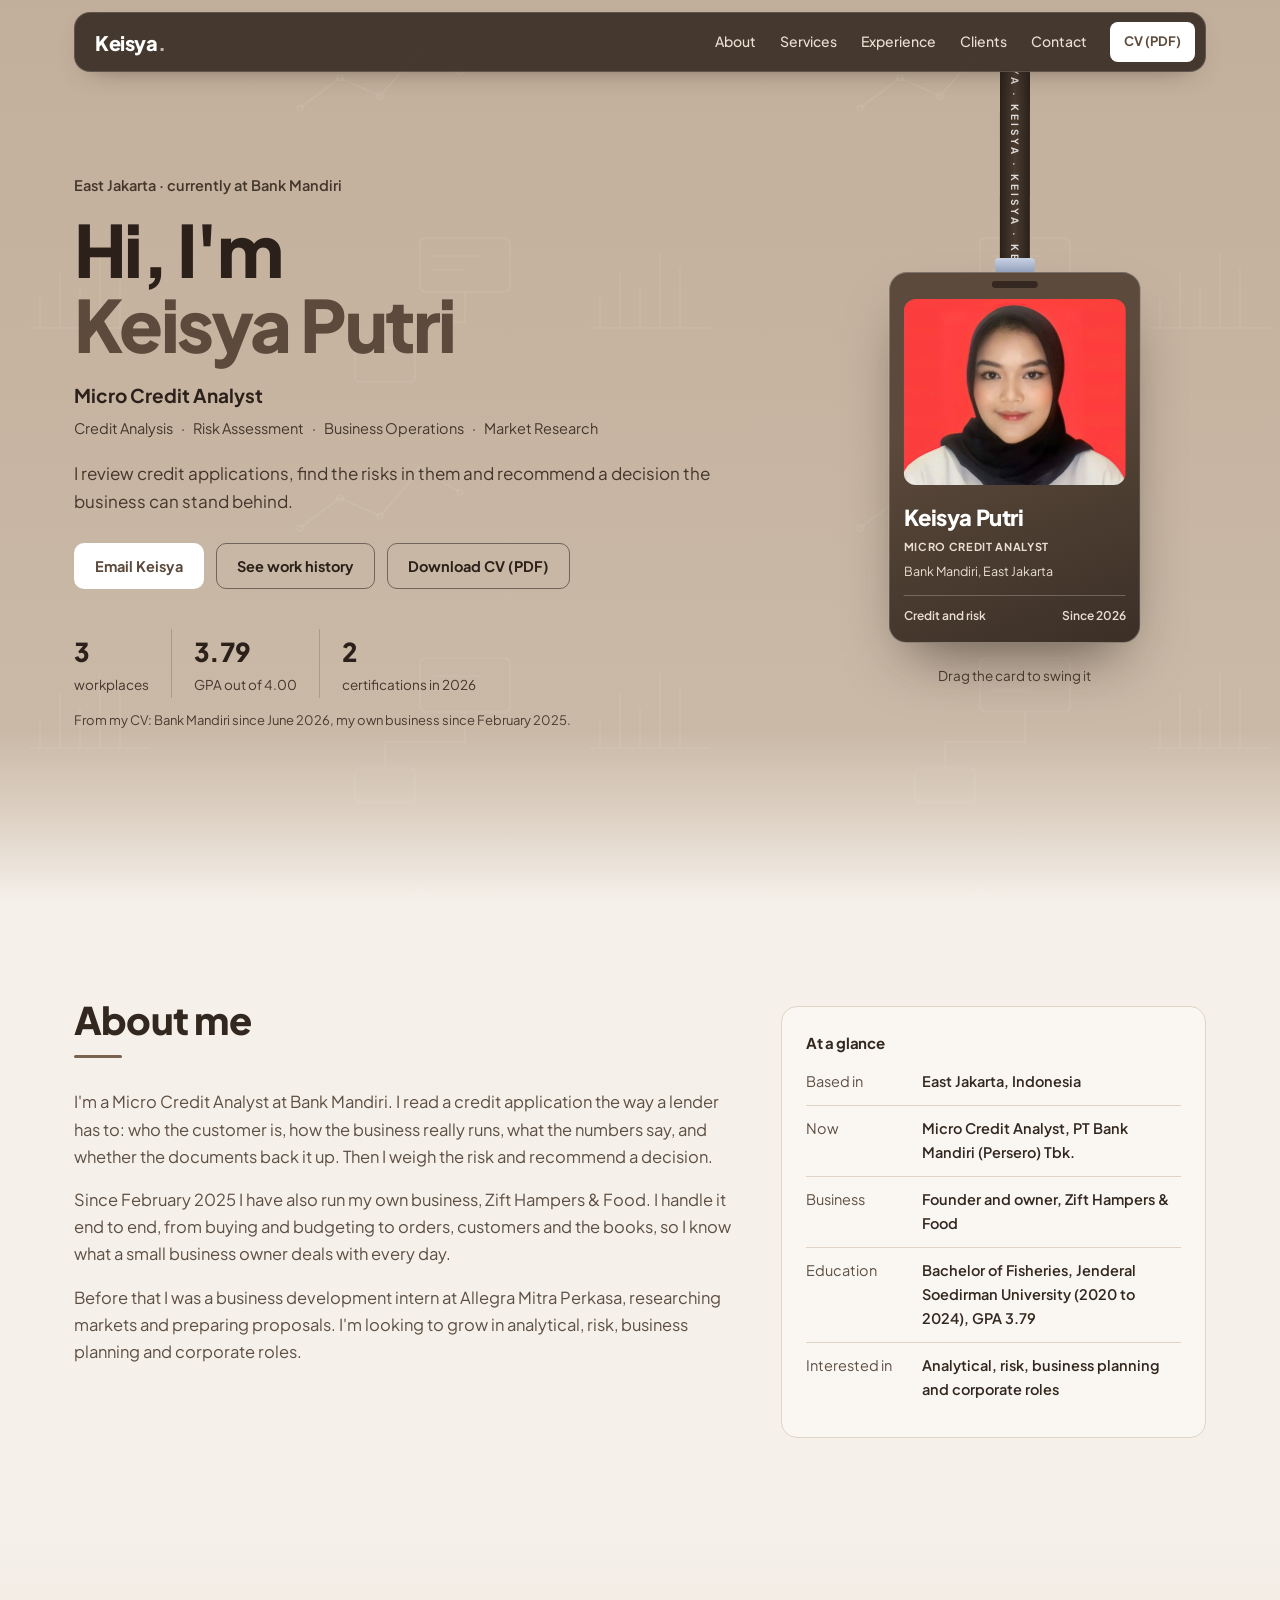
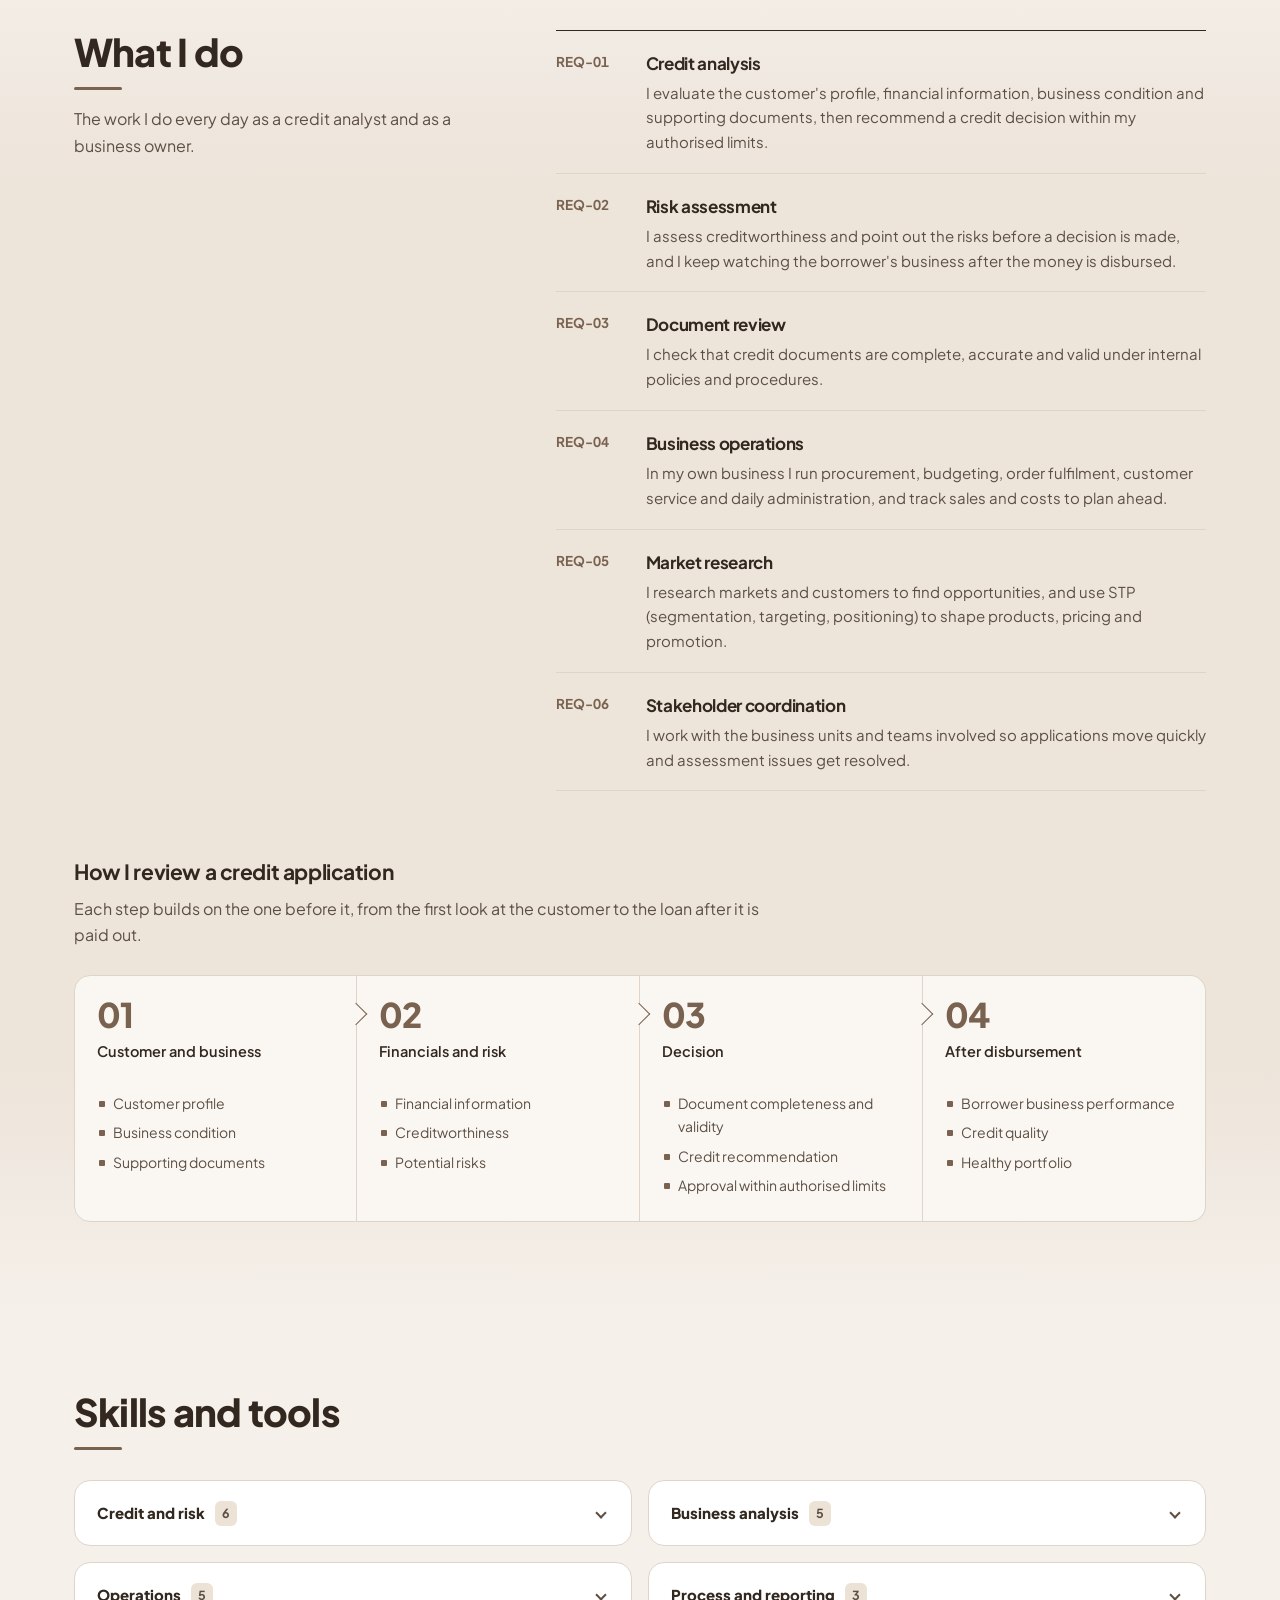
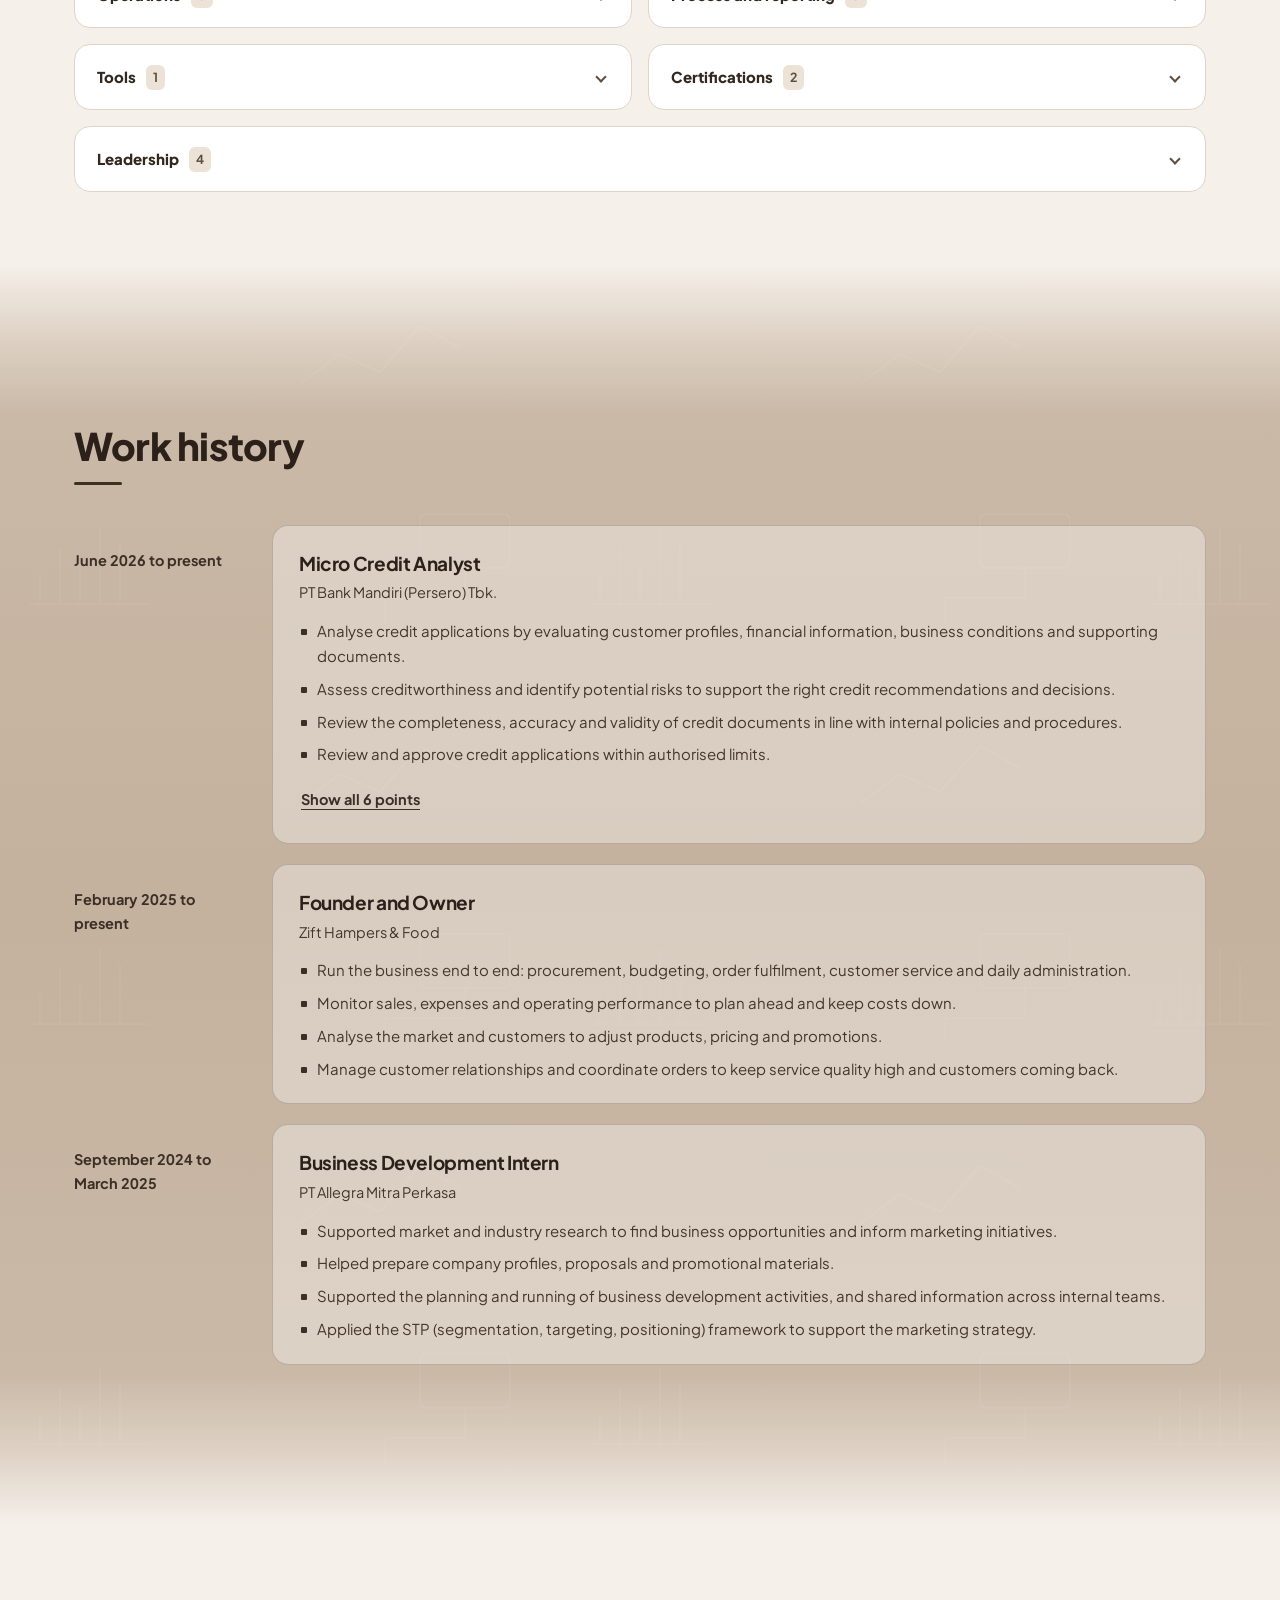
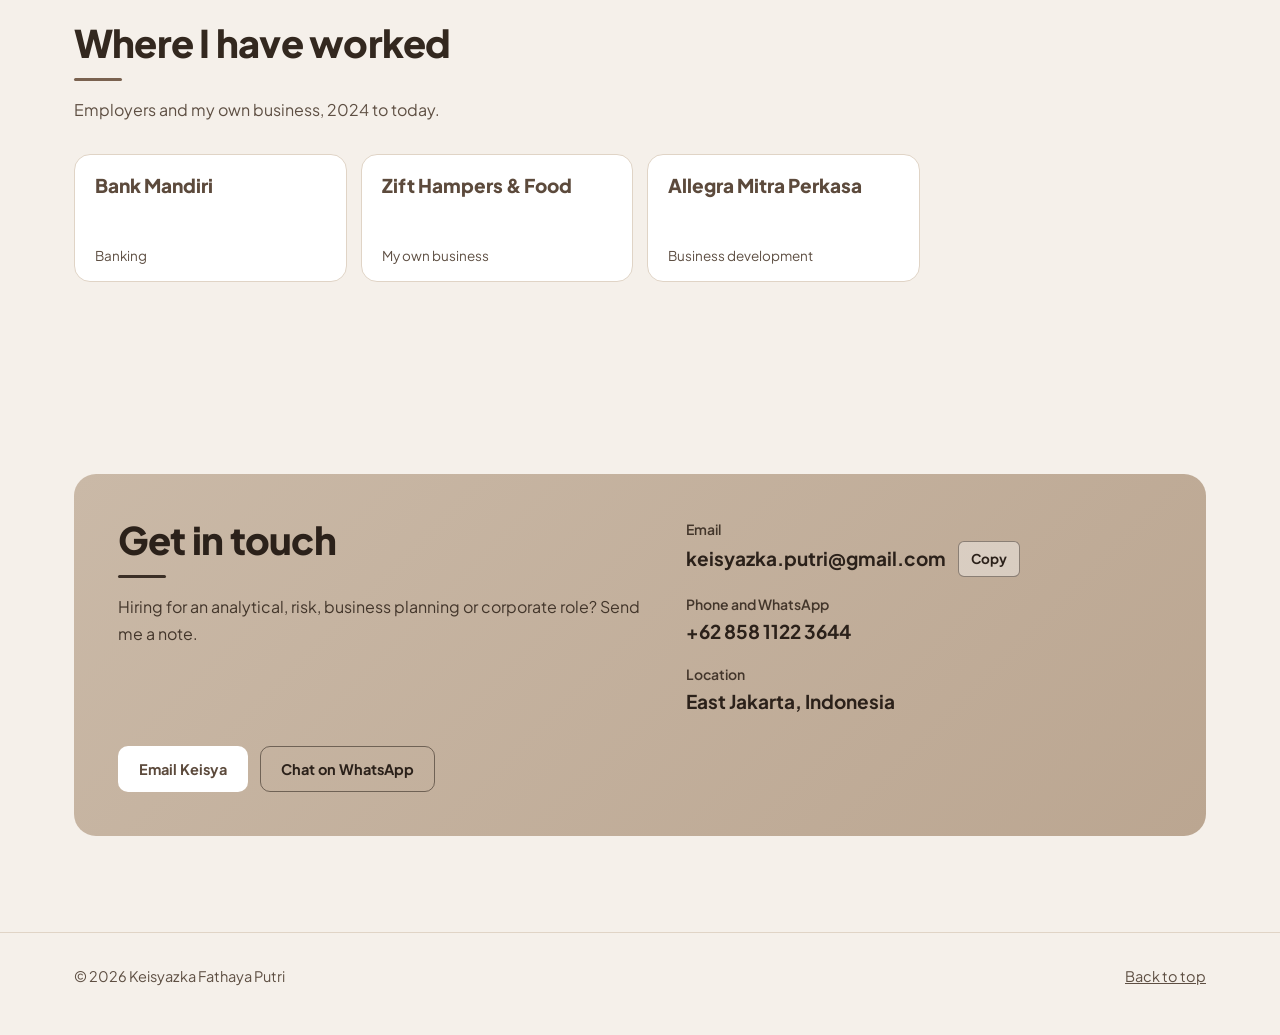
==== commit 1e068b4a: "Keisya: beige #cab9a7 theme with espresso browns Hero, work history and contact use #cab9a7 with dar" ====
--- a/keisya/index.html
+++ b/keisya/index.html
@@ -6,8 +6,8 @@
   <meta name="viewport" content="width=device-width, initial-scale=1.0, viewport-fit=cover" />
   <title>Keisya Putri · Micro Credit Analyst</title>
   <meta name="description" content="Keisyazka Fathaya Putri, Micro Credit Analyst in East Jakarta. Credit and risk analysis, document review, business operations and market research." />
-  <meta name="theme-color" content="#0b3a9e" />
-  <link rel="icon" href="data:image/svg+xml,<svg xmlns='http://www.w3.org/2000/svg' viewBox='0 0 64 64'><rect width='64' height='64' rx='14' fill='%230d47c9'/><text x='32' y='43' text-anchor='middle' font-family='Arial' font-weight='800' font-size='30' fill='white'>K.</text></svg>" />
+  <meta name="theme-color" content="#cab9a7" />
+  <link rel="icon" href="data:image/svg+xml,<svg xmlns='http://www.w3.org/2000/svg' viewBox='0 0 64 64'><rect width='64' height='64' rx='14' fill='%237a6250'/><text x='32' y='43' text-anchor='middle' font-family='Arial' font-weight='800' font-size='30' fill='white'>K.</text></svg>" />
   <link rel="preconnect" href="https://fonts.googleapis.com" />
   <link rel="preconnect" href="https://fonts.gstatic.com" crossorigin />
   <link href="https://fonts.googleapis.com/css2?family=Plus+Jakarta+Sans:wght@400;500;600;700;800&display=swap" rel="stylesheet" />
--- a/keisya/assets/styles.css
+++ b/keisya/assets/styles.css
@@ -2,24 +2,26 @@
 
 /* Tokens */
 :root {
-  /* Navy and brand blue come from the reference; cyan is the single accent, used only on blue areas. */
-  --navy: #0a2a78;
-  --blue-700: #0b3a9e;
-  --blue: #0d47c9;
-  --blue-500: #1a63e3;
-  --cyan: #7ee3f0;
+  /* Keisya theme: brand beige #cab9a7 on the hero, work history and contact; espresso browns for text and buttons.
+     Token names stay from the main site (navy, blue, cyan) so every rule keeps working. */
+  --beige: #cab9a7;
+  --navy: #3b2f26;
+  --blue-700: #5c4a3c;
+  --blue: #7a6250;
+  --blue-500: #8f7663;
+  --cyan: #cab9a7;
 
   /* Mist instead of pure white: the page read too bright next to the blue. */
-  --mist: #e7edf6;
-  --mist-2: #dde5f1;
-  --surface: #f3f6fa;
-
-  --text: #16294f;
-  --text-2: #4a5b7c;
-  --text-3: #4d5d7e;
-  --line: #cfd9e8;
+  --mist: #f5f0ea;
+  --mist-2: #ede4da;
+  --surface: #faf7f3;
+
+  --text: #33281f;
+  --text-2: #5e4f43;
+  --text-3: #63544a;
+  --line: #e0d4c6;
   --link: var(--blue);
-  --chip: #e2e9f4;
+  --chip: #ece2d6;
   --bar: var(--blue);
 
   --r-sm: 6px;
@@ -33,13 +35,13 @@
 
 /* Blue tone (hero, work history, contact): text tokens flip to values that keep AA on these blues. */
 .tone-blue {
-  --text: #ffffff;
-  --text-2: #dce6fb;
-  --text-3: #c9d8f8;
-  --line: rgba(255, 255, 255, 0.24);
-  --link: var(--cyan);
-  --chip: rgba(255, 255, 255, 0.12);
-  --bar: #ffffff;
+  --text: #2b211a;
+  --text-2: #43362b;
+  --text-3: #4a3c31;
+  --line: rgba(43, 33, 26, 0.2);
+  --link: var(--navy);
+  --chip: rgba(255, 255, 255, 0.35);
+  --bar: var(--navy);
   color: var(--text);
 }
 
@@ -140,7 +142,7 @@
   margin-top: -84px; padding-block: 150px 170px;
   background:
     url("data:image/svg+xml,%3Csvg xmlns='http://www.w3.org/2000/svg' width='560' height='420' viewBox='0 0 560 420' fill='none' stroke='white' stroke-opacity='0.09' stroke-width='1.2'%3E%3Cpath d='M30 340h120M40 340v-30M60 340v-55M80 340v-40M100 340v-75M120 340v-60'/%3E%3Cpath d='M300 120l40-30 40 18 40-46 40 22'/%3E%3Ccircle cx='300' cy='120' r='3'/%3E%3Ccircle cx='340' cy='90' r='3'/%3E%3Ccircle cx='380' cy='108' r='3'/%3E%3Ccircle cx='420' cy='62' r='3'/%3E%3Ccircle cx='460' cy='84' r='3'/%3E%3Crect x='420' y='250' width='90' height='54' rx='6'/%3E%3Cpath d='M432 268h50M432 282h34'/%3E%3Cpath d='M465 304v30h-80v26'/%3E%3Crect x='355' y='360' width='60' height='34' rx='5'/%3E%3C/svg%3E") 0 0 / 560px 420px repeat,
-    linear-gradient(180deg, var(--blue-700) 0%, var(--blue) calc(100% - 170px), #5f84c9 calc(100% - 80px), var(--mist) 100%);
+    linear-gradient(180deg, #c2af9b 0%, var(--beige) calc(100% - 170px), #dfd3c6 calc(100% - 80px), var(--mist) 100%);
 }
 /* The line-art (bar chart, trend line, flow boxes) echoes analyst work and appears on blue areas only. */
 .hero__inner { display: grid; grid-template-columns: minmax(0, 1.3fr) minmax(0, 0.7fr); gap: 40px; align-items: start; }
@@ -199,7 +201,7 @@
 /* Sections */
 .section { padding-block: 96px; }
 .section--short { padding-block: 72px; }
-.tone-tint { background: linear-gradient(180deg, rgba(221, 229, 241, 0), var(--mist-2) 18%, var(--mist-2) 82%, rgba(221, 229, 241, 0)); }
+.tone-tint { background: linear-gradient(180deg, rgba(237, 228, 218, 0), var(--mist-2) 18%, var(--mist-2) 82%, rgba(237, 228, 218, 0)); }
 @media (max-width: 600px) { .section { padding-block: 60px; } .section--short { padding-block: 48px; } .hero { padding-block: 116px 140px; } }
 
 /* Panels use a border, not a shadow: only the nav and the ID card float. */
@@ -358,7 +360,7 @@
   padding-block: 160px;
   background:
     url("data:image/svg+xml,%3Csvg xmlns='http://www.w3.org/2000/svg' width='560' height='420' viewBox='0 0 560 420' fill='none' stroke='white' stroke-opacity='0.07' stroke-width='1.2'%3E%3Cpath d='M30 340h120M40 340v-30M60 340v-55M80 340v-40M100 340v-75M120 340v-60'/%3E%3Cpath d='M300 120l40-30 40 18 40-46 40 22'/%3E%3Crect x='420' y='250' width='90' height='54' rx='6'/%3E%3Cpath d='M465 304v30h-80v26'/%3E%3C/svg%3E") 0 0 / 560px 420px repeat,
-    linear-gradient(180deg, var(--mist) 0, #5f84c9 70px, var(--blue-700) 150px, var(--navy) 50%, var(--blue-700) calc(100% - 150px), #5f84c9 calc(100% - 70px), var(--mist) 100%);
+    linear-gradient(180deg, var(--mist) 0, #dfd3c6 70px, var(--beige) 150px, #c4b19e 50%, var(--beige) calc(100% - 150px), #dfd3c6 calc(100% - 70px), var(--mist) 100%);
 }
 @media (max-width: 600px) { .band { padding-block: 130px; } }
 .timeline { margin-top: 40px; display: grid; gap: 20px; }
@@ -387,7 +389,7 @@
 /* Contact */
 .contact {
   display: grid; grid-template-columns: minmax(0, 1.1fr) minmax(0, 1fr); gap: 28px 44px; padding: 44px;
-  border-radius: var(--r-xl); background: linear-gradient(135deg, var(--blue) 0%, var(--navy) 100%);
+  border-radius: var(--r-xl); background: linear-gradient(135deg, var(--beige) 0%, #bba691 100%);
 }
 .contact__list { display: grid; gap: 16px; align-content: start; }
 .contact__list dt { font-size: 14px; font-weight: 600; color: var(--text-2); }
@@ -447,3 +449,28 @@
   background: var(--navy); color: #fff; font-size: 14px; font-weight: 600; box-shadow: 0 10px 28px -12px rgba(7, 29, 82, 0.7);
 }
 .cms-preview-bar a { color: var(--cyan); min-height: 44px; display: inline-flex; align-items: center; }
+
+/* Keisya theme: overrides for colours the main site hard-codes for its blue areas. */
+.tone-blue :focus-visible { outline-color: var(--navy); }
+.hero__name { color: var(--blue-700); }
+.btn--light:hover, .nav__cv:hover, .tone-blue .btn--solid:hover { background: #f3ece4; }
+.btn--light:active { background: #ebe1d6; }
+.btn--outline { border-color: rgba(43, 33, 26, 0.55); }
+.btn--outline:hover { background: rgba(255, 255, 255, 0.3); border-color: var(--navy); }
+.btn--outline:active { background: rgba(255, 255, 255, 0.45); }
+.nav__inner { background: rgba(59, 47, 38, 0.92); box-shadow: 0 10px 28px -18px rgba(40, 30, 22, 0.7); }
+.nav__links a { color: #eadfd3; }
+@media (max-width: 980px) { .nav__links { background: var(--navy); } }
+.badge__strap { background: linear-gradient(90deg, #2a211b, #4a3b30 50%, #2a211b); }
+.badge__card { background: linear-gradient(160deg, var(--blue-700) 0%, var(--blue-700) 35%, var(--navy) 100%); box-shadow: 0 30px 60px -22px rgba(30, 22, 16, 0.6); }
+.badge__card::before { background: rgba(20, 14, 10, 0.55); }
+.badge__role { color: #eadfd3; }
+.badge__org, .badge__foot { color: #eadfd3; }
+.tl-card { background: rgba(255, 255, 255, 0.35); }
+.tl-period, .tl-more { color: var(--navy); }
+.tl-points li::before { background: var(--navy); }
+.tl-more:hover, .tl-more:active { color: var(--blue); }
+.copy { color: var(--text); background: rgba(255, 255, 255, 0.4); border-color: rgba(43, 33, 26, 0.45); }
+.copy:hover { background: rgba(255, 255, 255, 0.6); }
+.copy:active { background: rgba(255, 255, 255, 0.75); }
+.cms-preview-bar { box-shadow: 0 10px 28px -12px rgba(40, 30, 22, 0.7); }
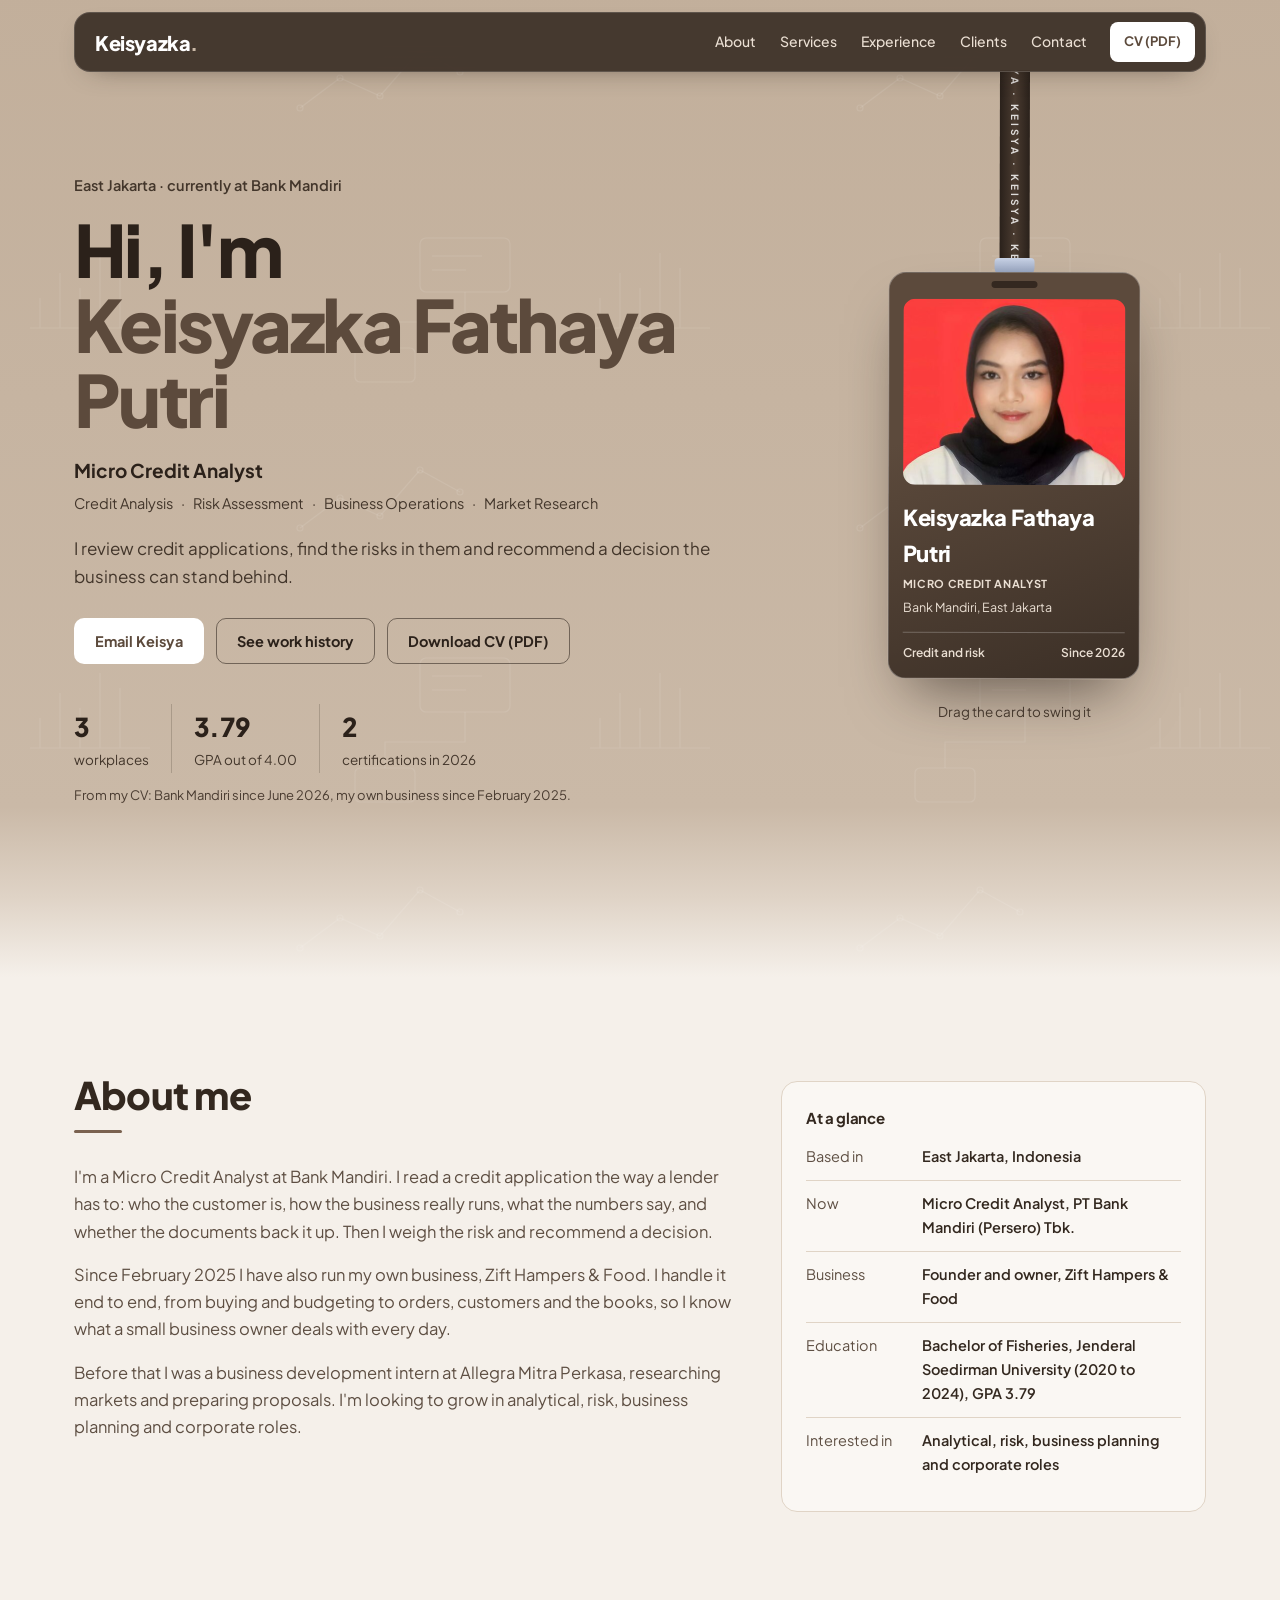
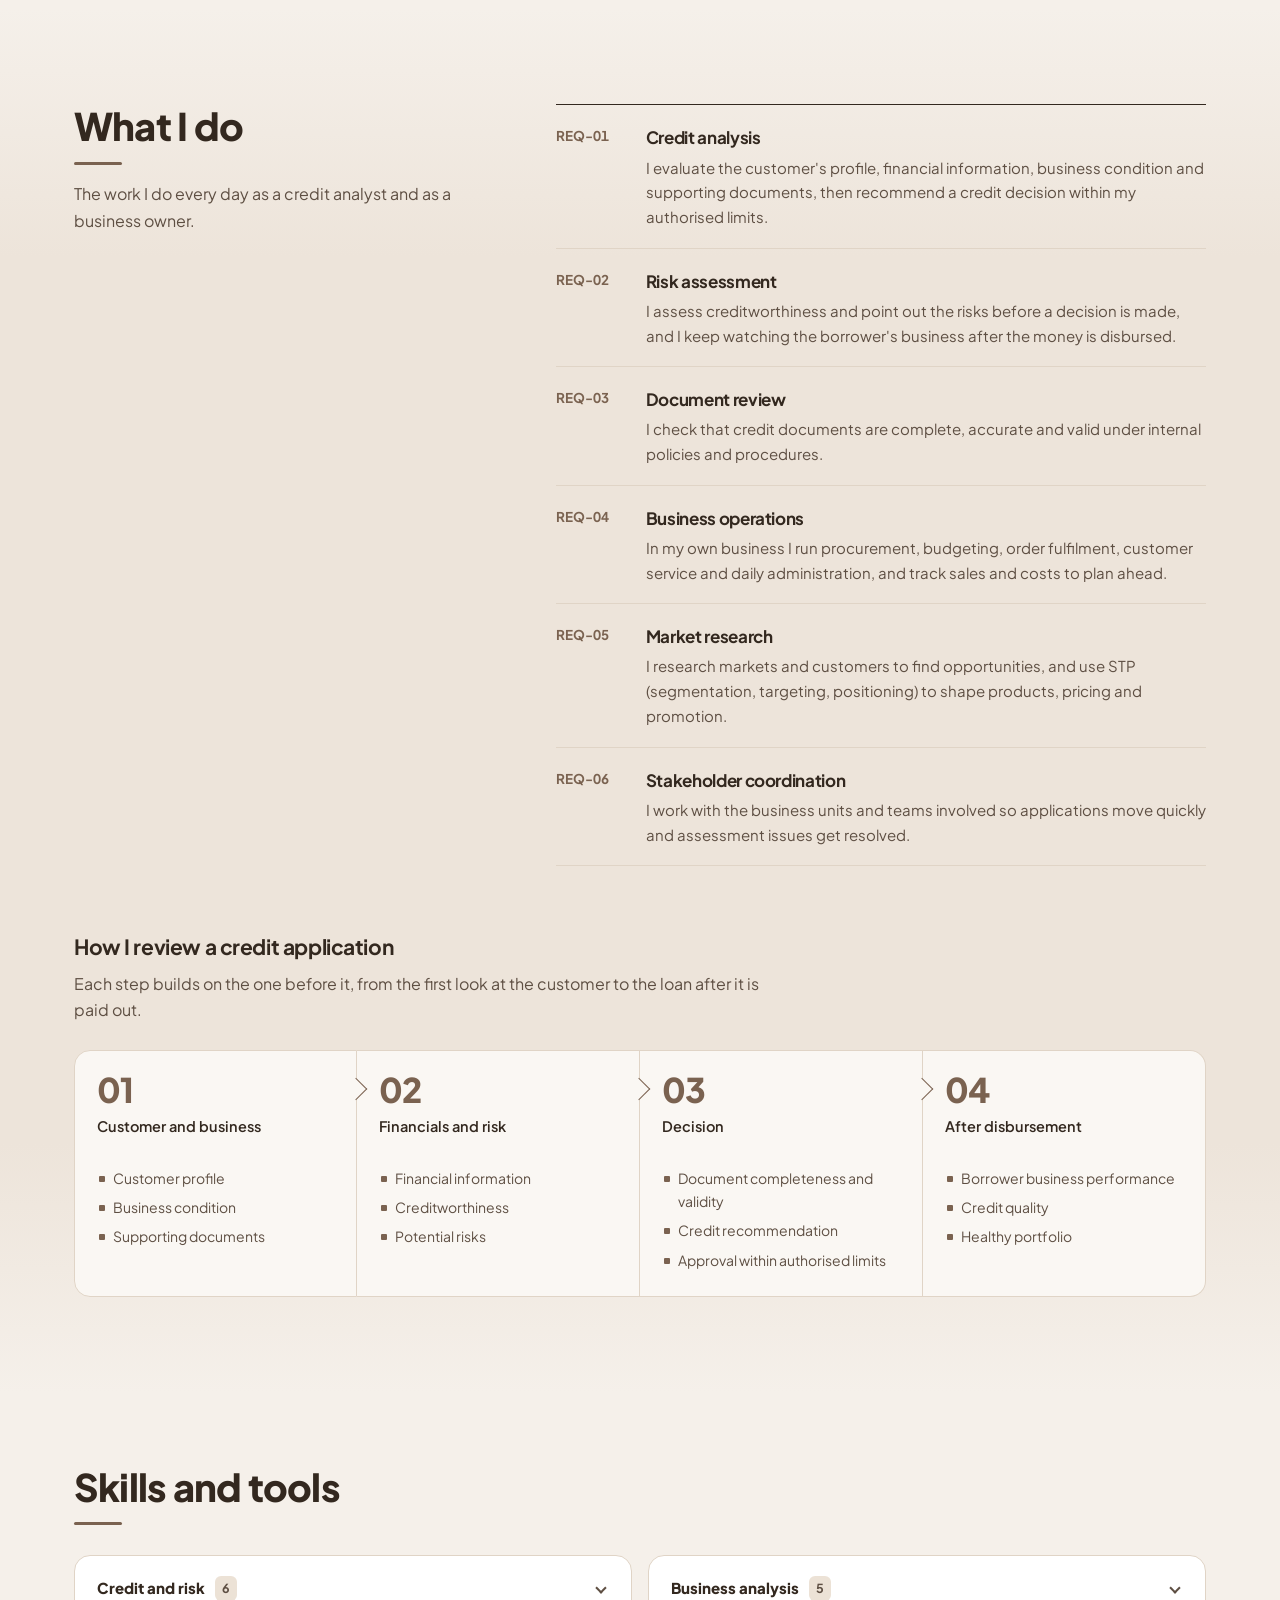
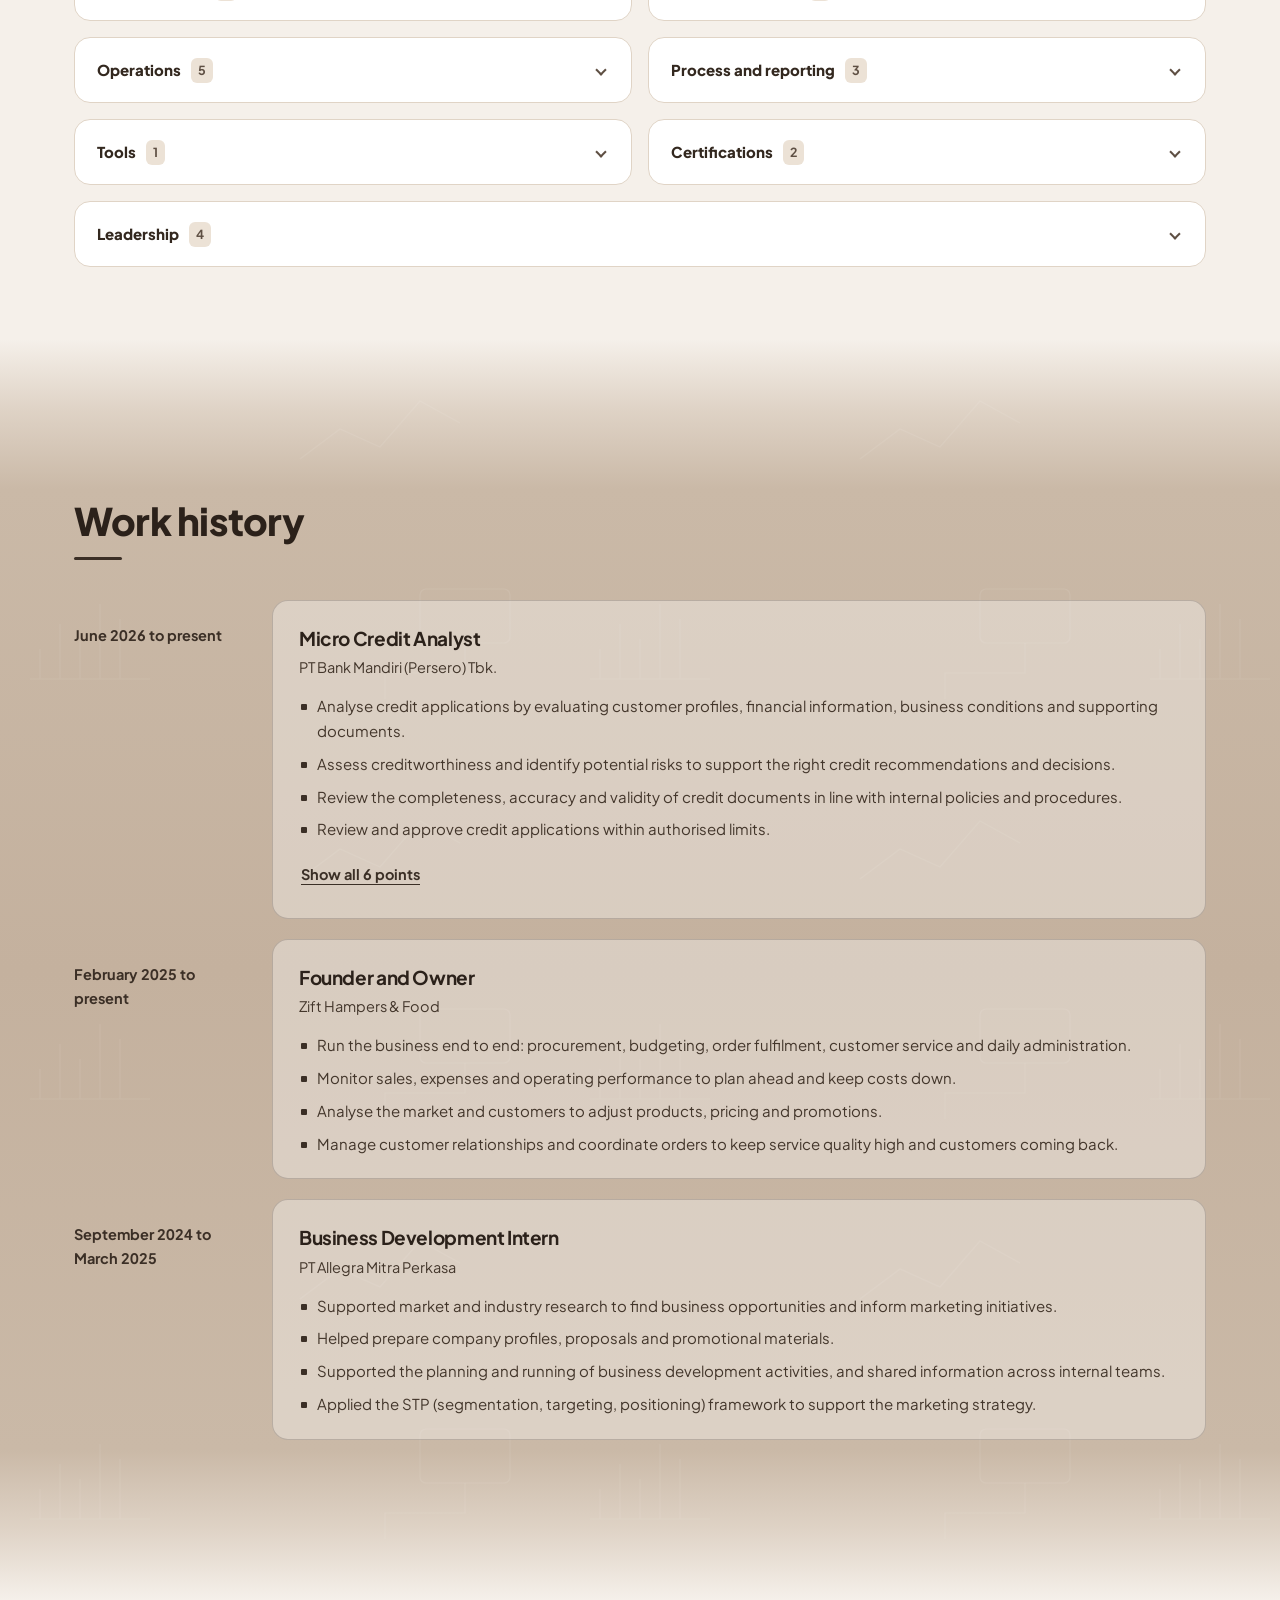
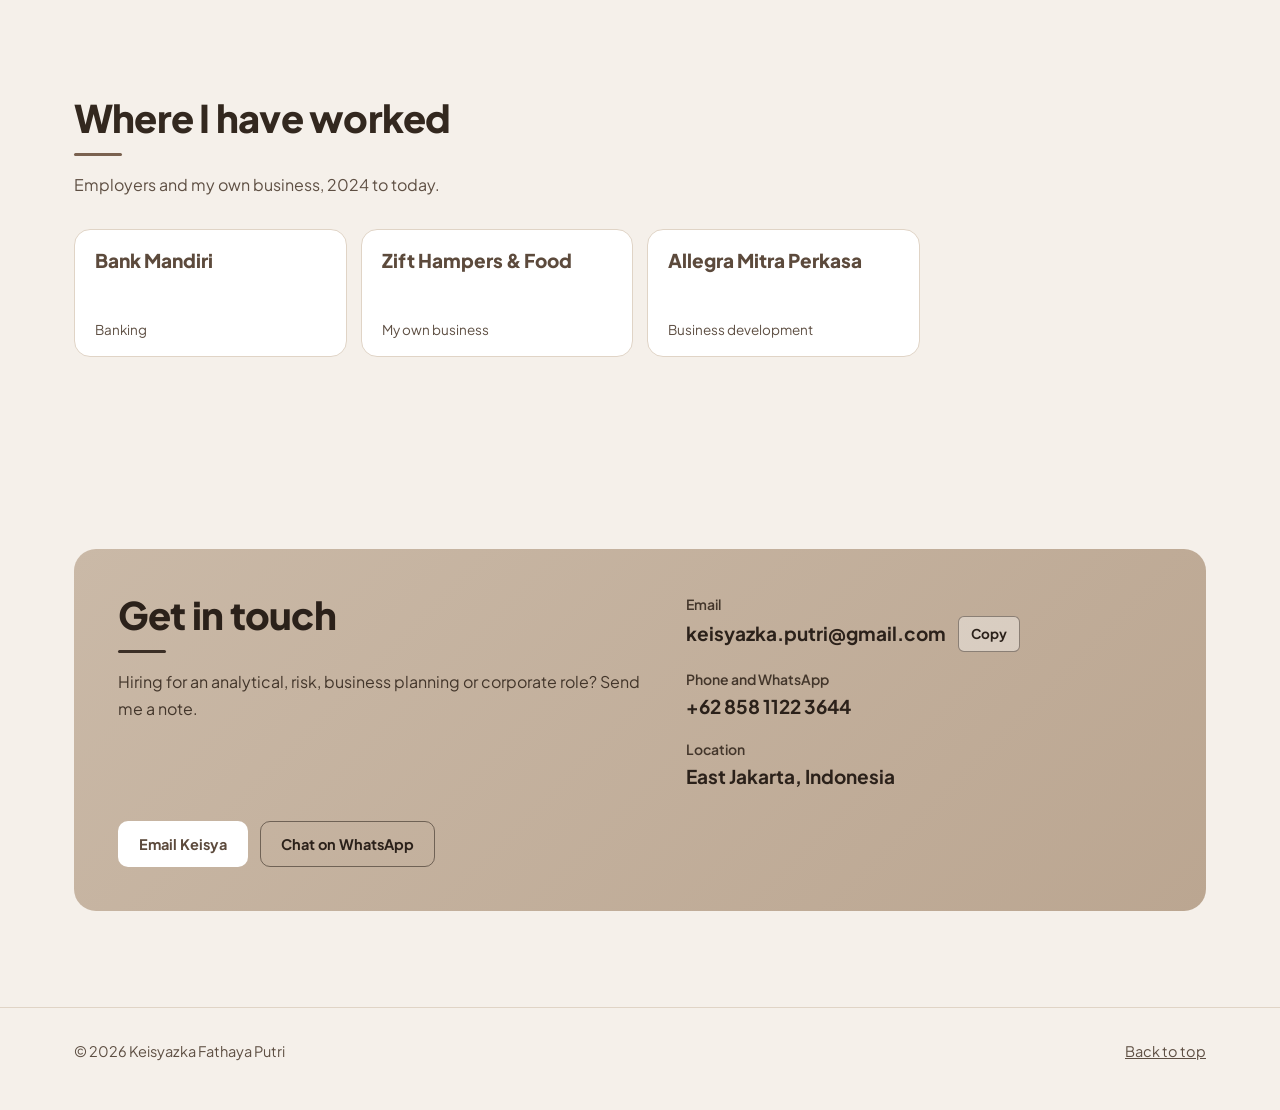
==== commit 1a365e21: "Keisya: show her full name, Keisyazka Fathaya Putri Co-Authored-By: Claude Opus 5.5 <noreply@anthrop" ====
--- a/keisya/index.html
+++ b/keisya/index.html
@@ -4,7 +4,7 @@
   <meta name="robots" content="noindex" />
   <meta charset="UTF-8" />
   <meta name="viewport" content="width=device-width, initial-scale=1.0, viewport-fit=cover" />
-  <title>Keisya Putri · Micro Credit Analyst</title>
+  <title>Keisyazka Fathaya Putri · Micro Credit Analyst</title>
   <meta name="description" content="Keisyazka Fathaya Putri, Micro Credit Analyst in East Jakarta. Credit and risk analysis, document review, business operations and market research." />
   <meta name="theme-color" content="#cab9a7" />
   <link rel="icon" href="data:image/svg+xml,<svg xmlns='http://www.w3.org/2000/svg' viewBox='0 0 64 64'><rect width='64' height='64' rx='14' fill='%237a6250'/><text x='32' y='43' text-anchor='middle' font-family='Arial' font-weight='800' font-size='30' fill='white'>K.</text></svg>" />
@@ -18,7 +18,7 @@
 
   <header class="nav">
     <div class="wrap nav__inner">
-      <a href="#home" class="nav__logo" aria-label="Keisya Putri, back to top">Keisya<span aria-hidden="true">.</span></a>
+      <a href="#home" class="nav__logo" aria-label="Keisyazka Fathaya Putri, back to top">Keisyazka<span aria-hidden="true">.</span></a>
       <nav class="nav__links" id="navLinks" aria-label="Sections">
         <a href="#about">About</a>
         <a href="#services">Services</a>
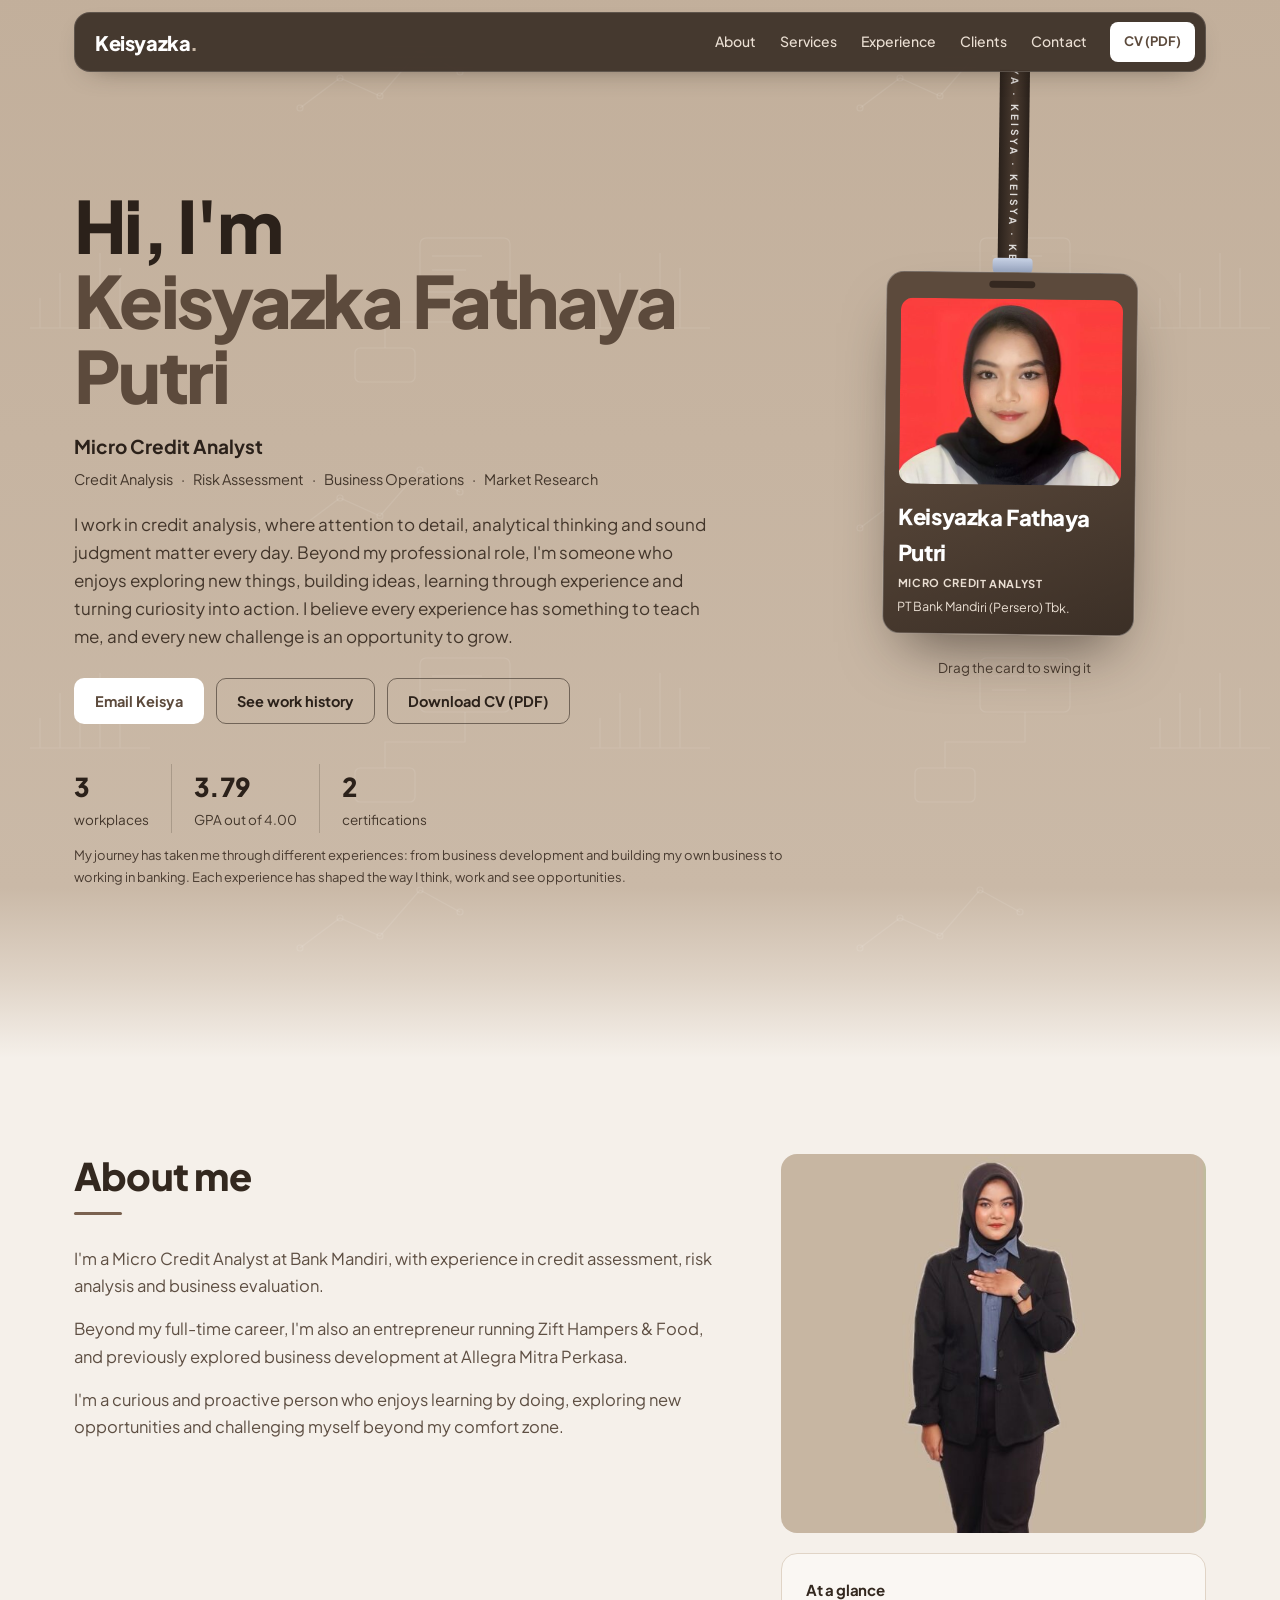
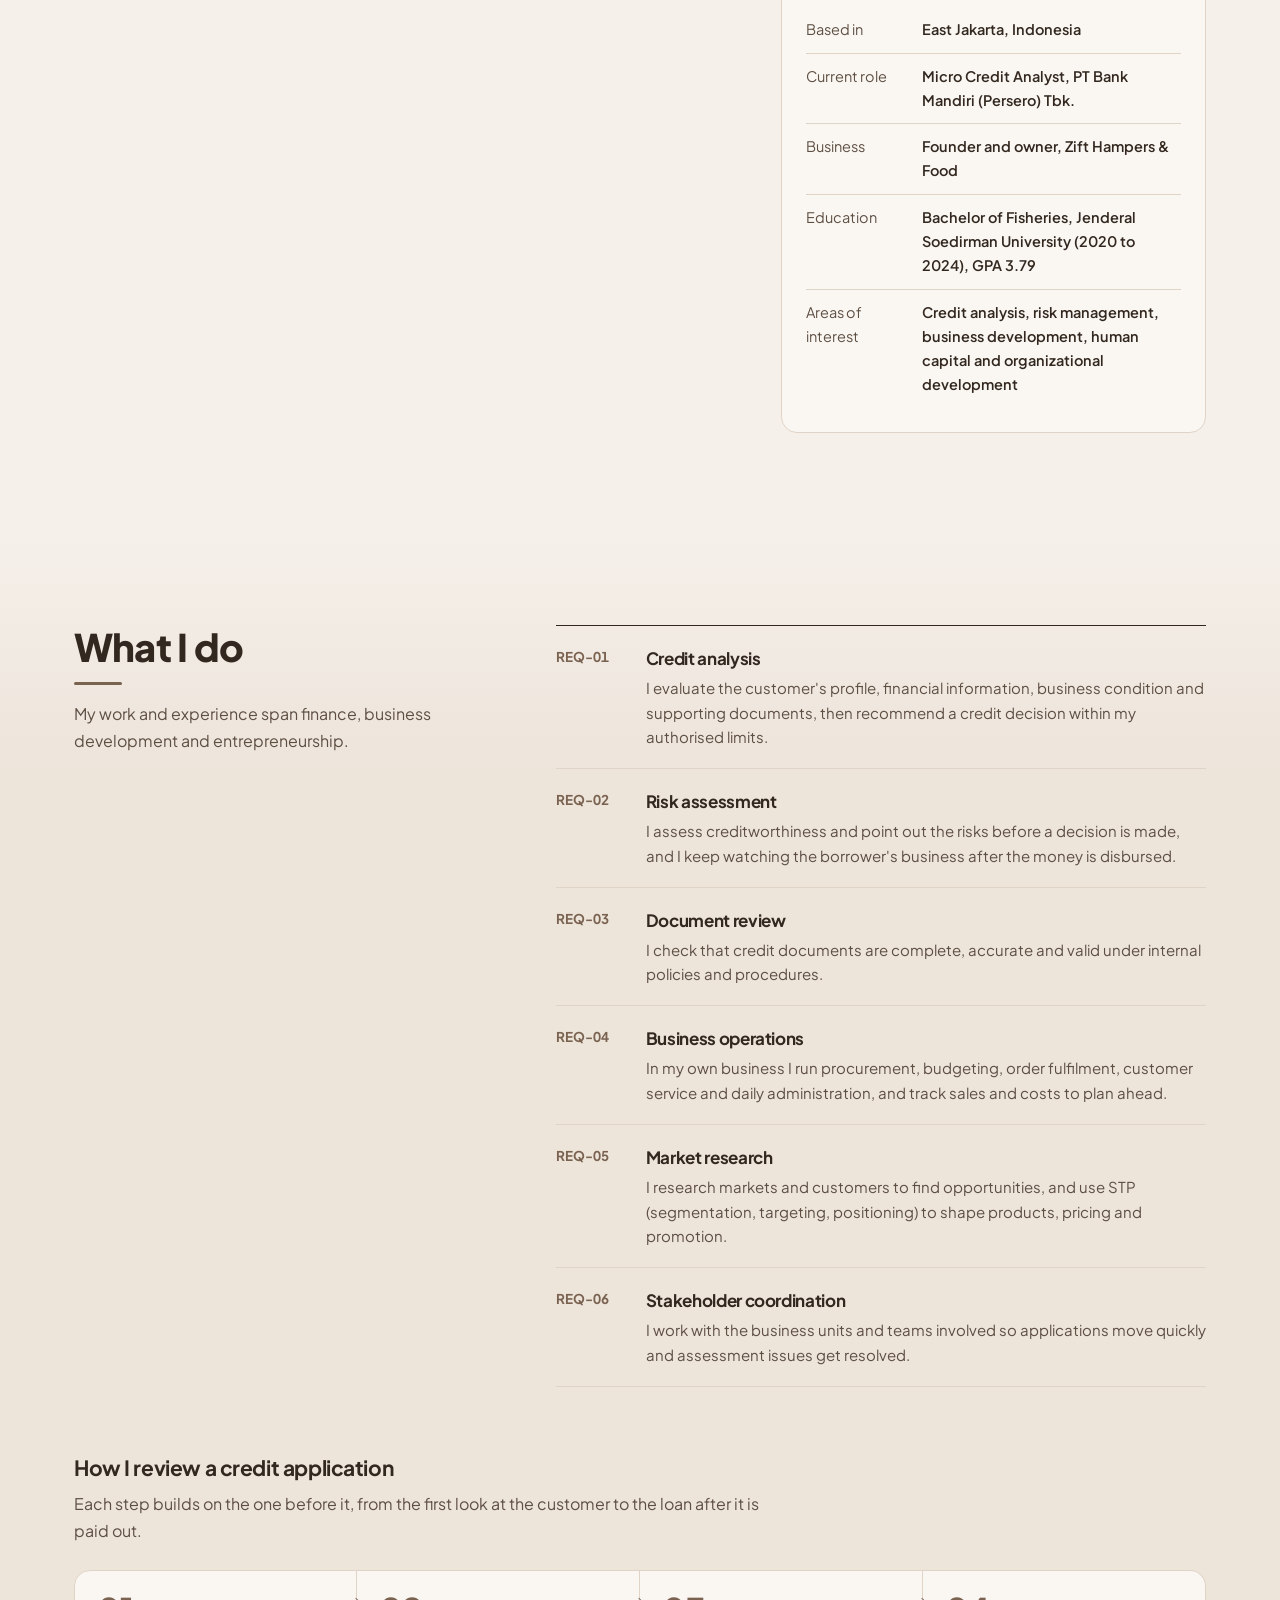
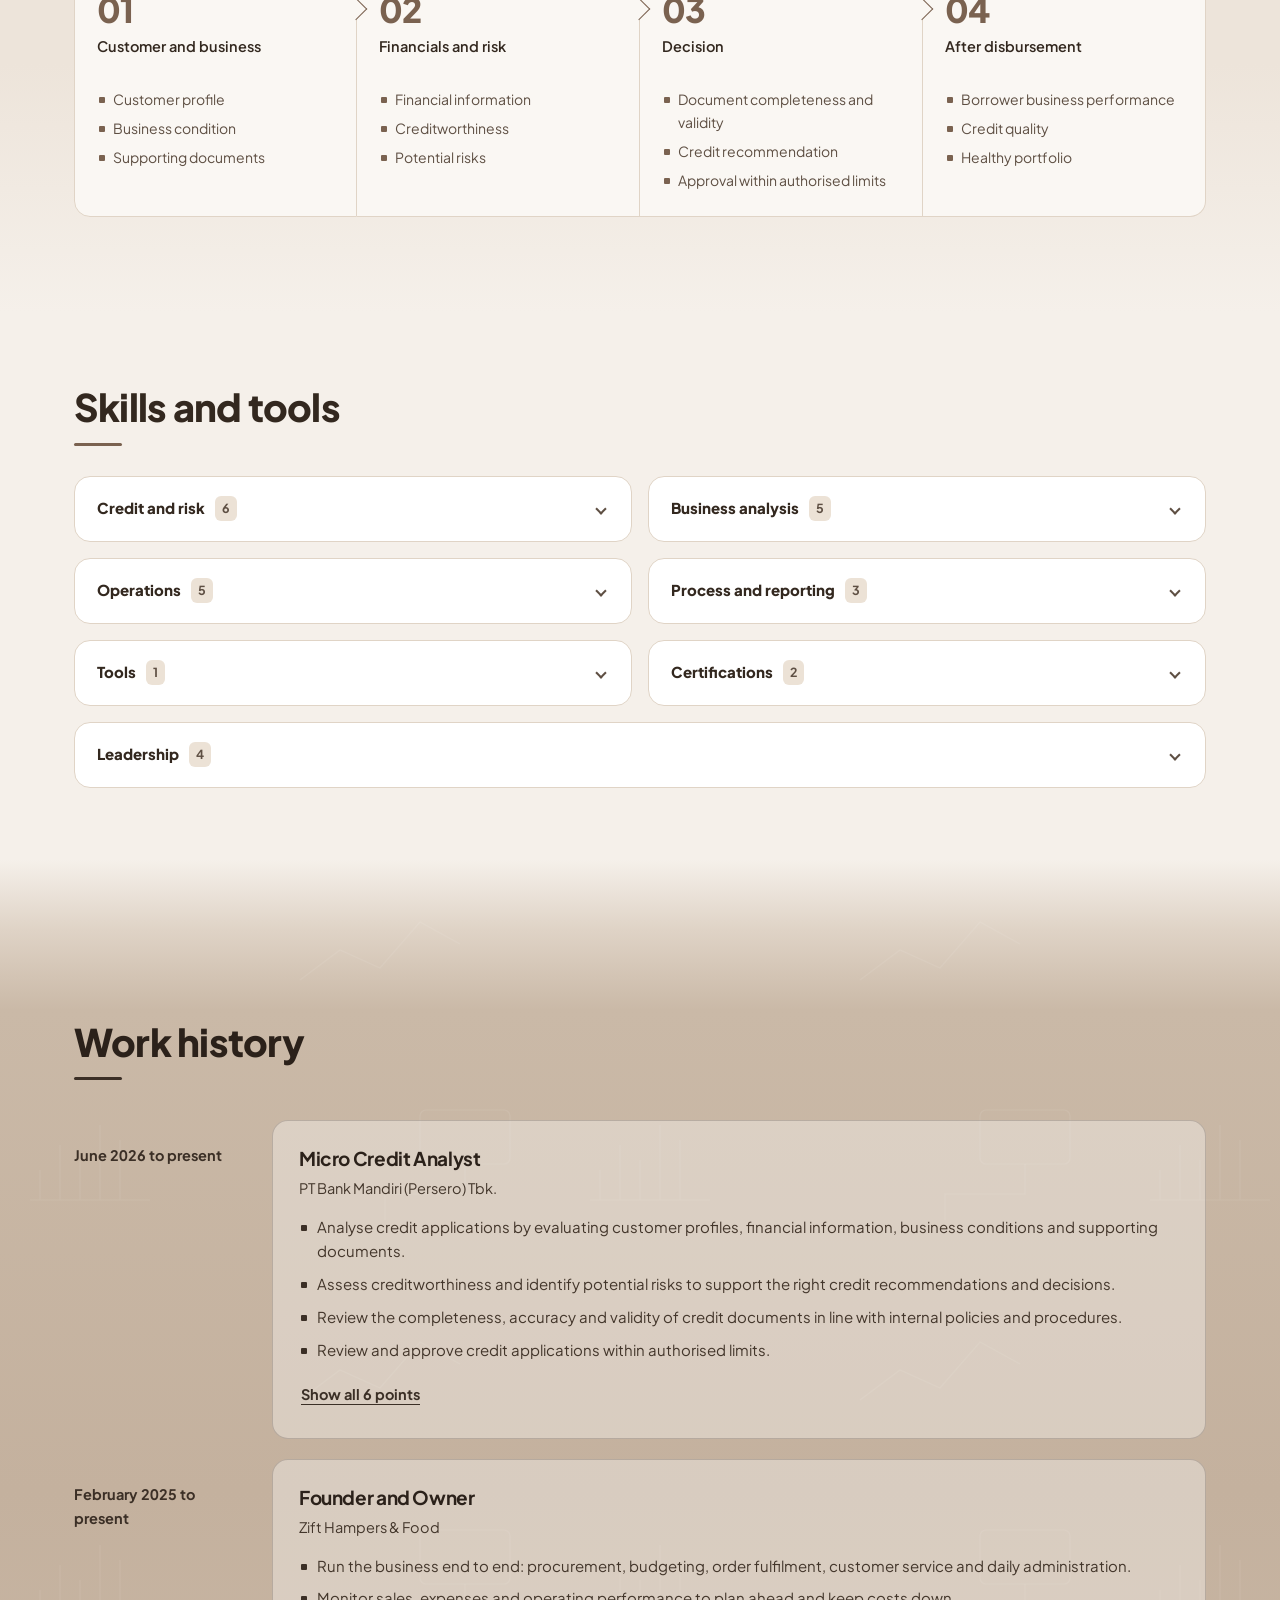
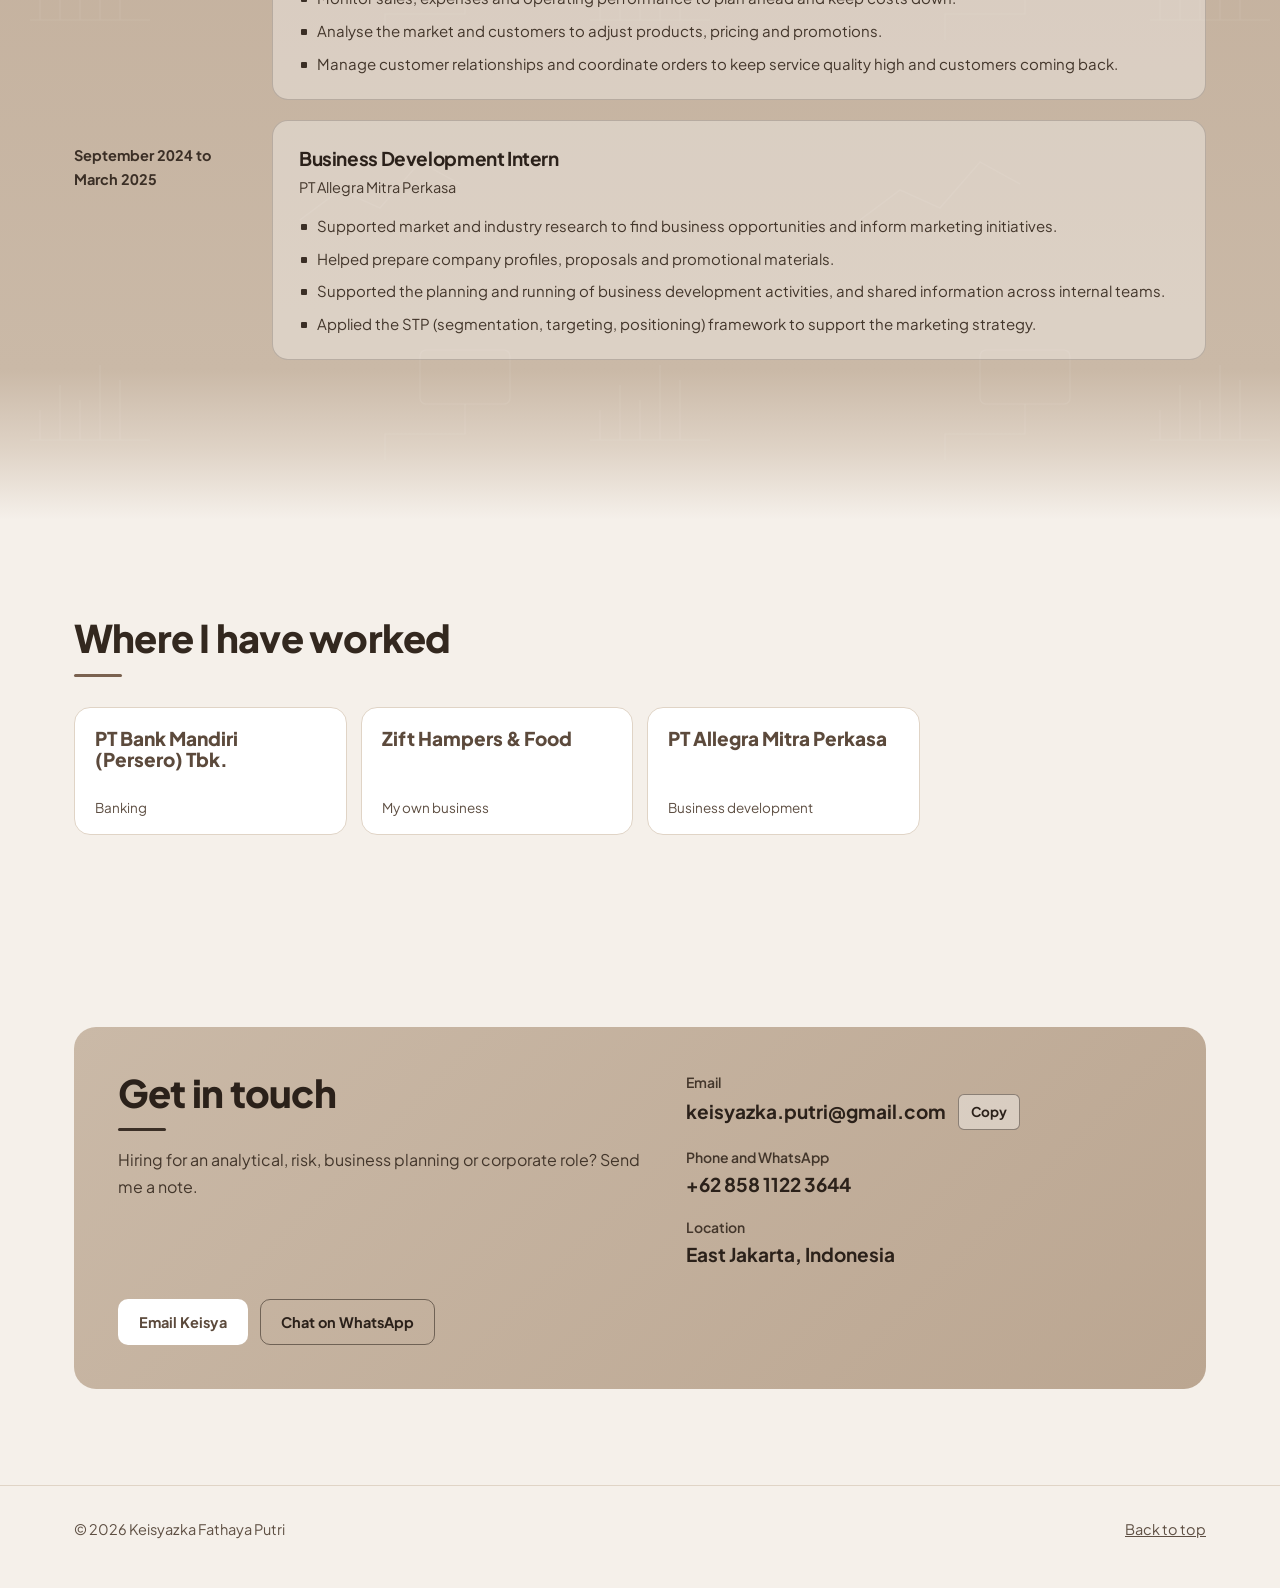
==== commit 62f696ed: "Keisya: revised hero, about, at a glance and employer names; add portrait Co-Authored-By: Claude Opu" ====
--- a/keisya/index.html
+++ b/keisya/index.html
@@ -54,7 +54,6 @@
     <section class="hero tone-blue" id="home" aria-labelledby="heroTitle">
       <div class="wrap hero__inner">
         <div class="hero__text">
-          <p class="hero__where" id="heroWhere"></p>
           <h1 id="heroTitle">Hi, I'm<br /><span class="hero__name" data-bind="name"></span></h1>
           <p class="hero__role" data-bind="role"></p>
           <p class="hero__tags" id="heroTags"></p>
@@ -77,11 +76,7 @@
               <div class="badge__photo" id="badgePhoto" data-cms-photo></div>
               <p class="badge__name" data-bind="name"></p>
               <p class="badge__role" data-bind="role"></p>
-              <p class="badge__org">Bank Mandiri, East Jakarta</p>
-              <div class="badge__foot">
-                <span data-bind="badgeTag"></span>
-                <span>Since 2026</span>
-              </div>
+              <p class="badge__org">PT Bank Mandiri (Persero) Tbk.</p>
             </div>
           </div>
           <p class="badge-hint" id="badgeHint">Drag the card to swing it</p>
@@ -95,10 +90,13 @@
           <h2 class="title" id="aboutTitle">About me</h2>
           <div class="about__text" id="aboutText"><p class="state">Loading profile…</p></div>
         </div>
-        <aside class="panel about__facts" aria-labelledby="factsTitle">
-          <h3 id="factsTitle">At a glance</h3>
-          <dl id="facts"></dl>
-        </aside>
+        <div class="about__side">
+          <img class="about__portrait" src="assets/portrait.jpg" alt="Keisyazka Fathaya Putri in a black blazer" width="560" height="499" loading="lazy" />
+          <aside class="panel about__facts" aria-labelledby="factsTitle">
+            <h3 id="factsTitle">At a glance</h3>
+            <dl id="facts"></dl>
+          </aside>
+        </div>
       </div>
     </section>
 
@@ -106,7 +104,7 @@
       <div class="wrap services">
         <div class="services__head">
           <h2 class="title" id="servicesTitle">What I do</h2>
-          <p class="intro">The work I do every day as a credit analyst and as a business owner.</p>
+          <p class="intro">My work and experience span finance, business development and entrepreneurship.</p>
         </div>
         <ol class="reqs" id="reqs"><li class="state">Loading services…</li></ol>
       </div>
@@ -137,7 +135,6 @@
     <section class="section" id="clients" aria-labelledby="clientsTitle">
       <div class="wrap">
         <h2 class="title" id="clientsTitle">Where I have worked</h2>
-        <p class="intro">Employers and my own business, 2024 to today.</p>
         <ul class="clients" id="clientsGrid"><li class="state">Loading clients…</li></ul>
       </div>
     </section>
--- a/keisya/assets/styles.css
+++ b/keisya/assets/styles.css
@@ -474,3 +474,11 @@
 .copy:hover { background: rgba(255, 255, 255, 0.6); }
 .copy:active { background: rgba(255, 255, 255, 0.75); }
 .cms-preview-bar { box-shadow: 0 10px 28px -12px rgba(40, 30, 22, 0.7); }
+.about__side { display: grid; gap: 20px; }
+.about__portrait { display: block; width: 100%; height: auto; border-radius: var(--r-lg); background: var(--beige); }
+.about__side .about__facts { margin-top: 0; }
+@media (max-width: 600px) {
+  .figures { grid-template-columns: repeat(3, minmax(0, 1fr)); }
+  .figures div { padding: 2px 12px; }
+  .figures div:nth-child(3) { padding-left: 12px; border-left: 1px solid var(--line); }
+}
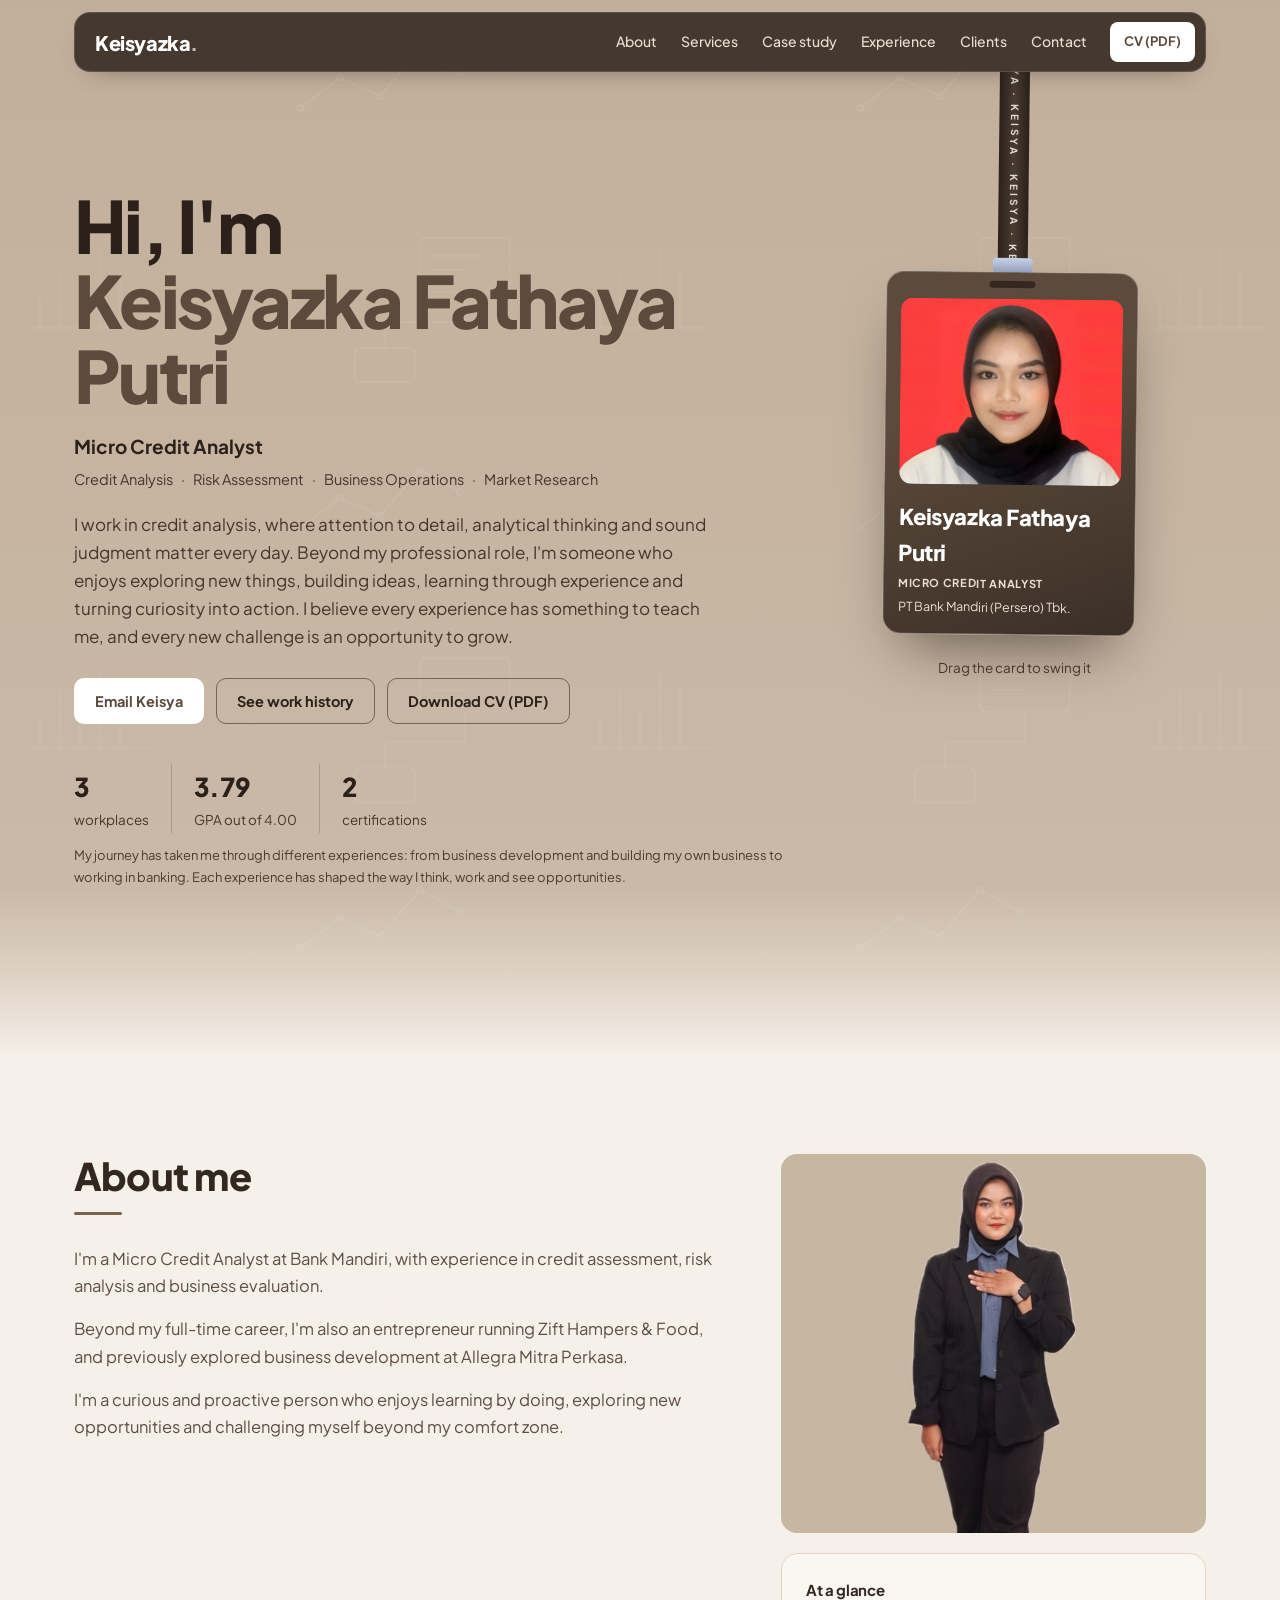
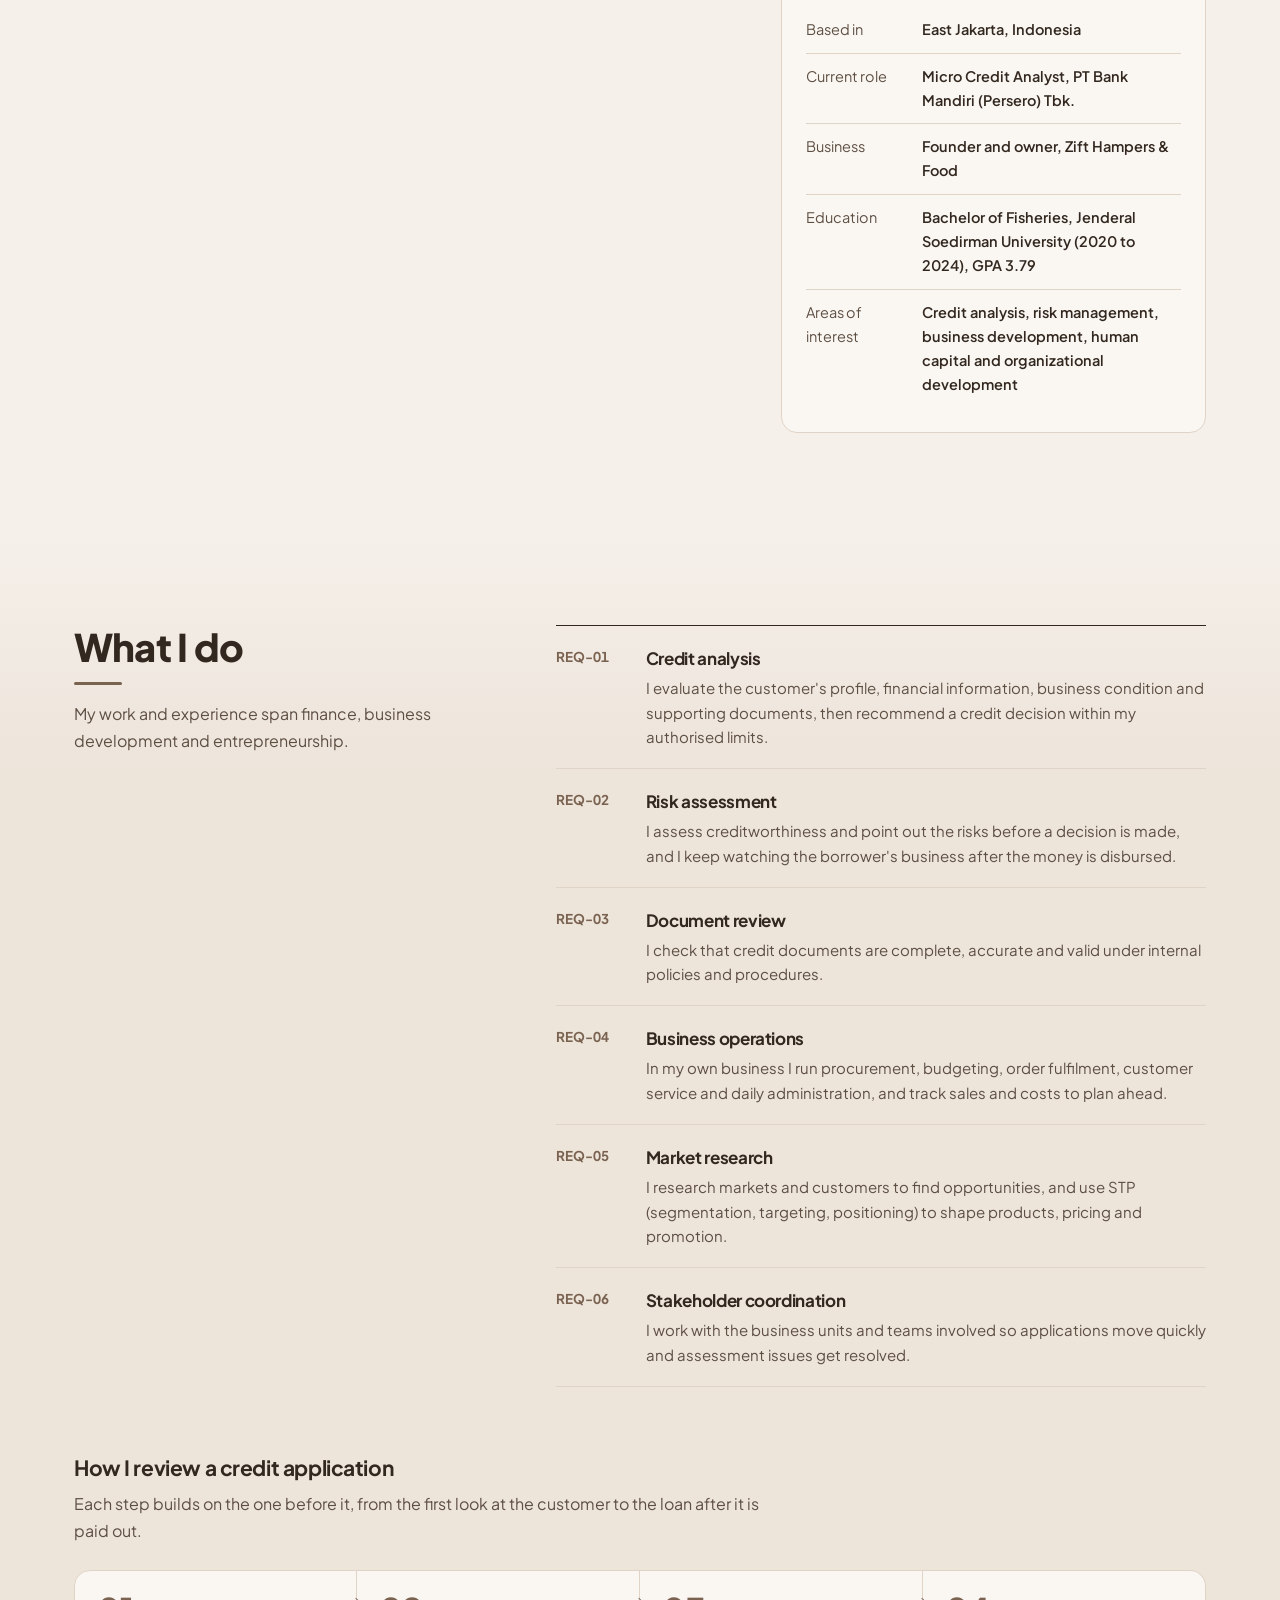
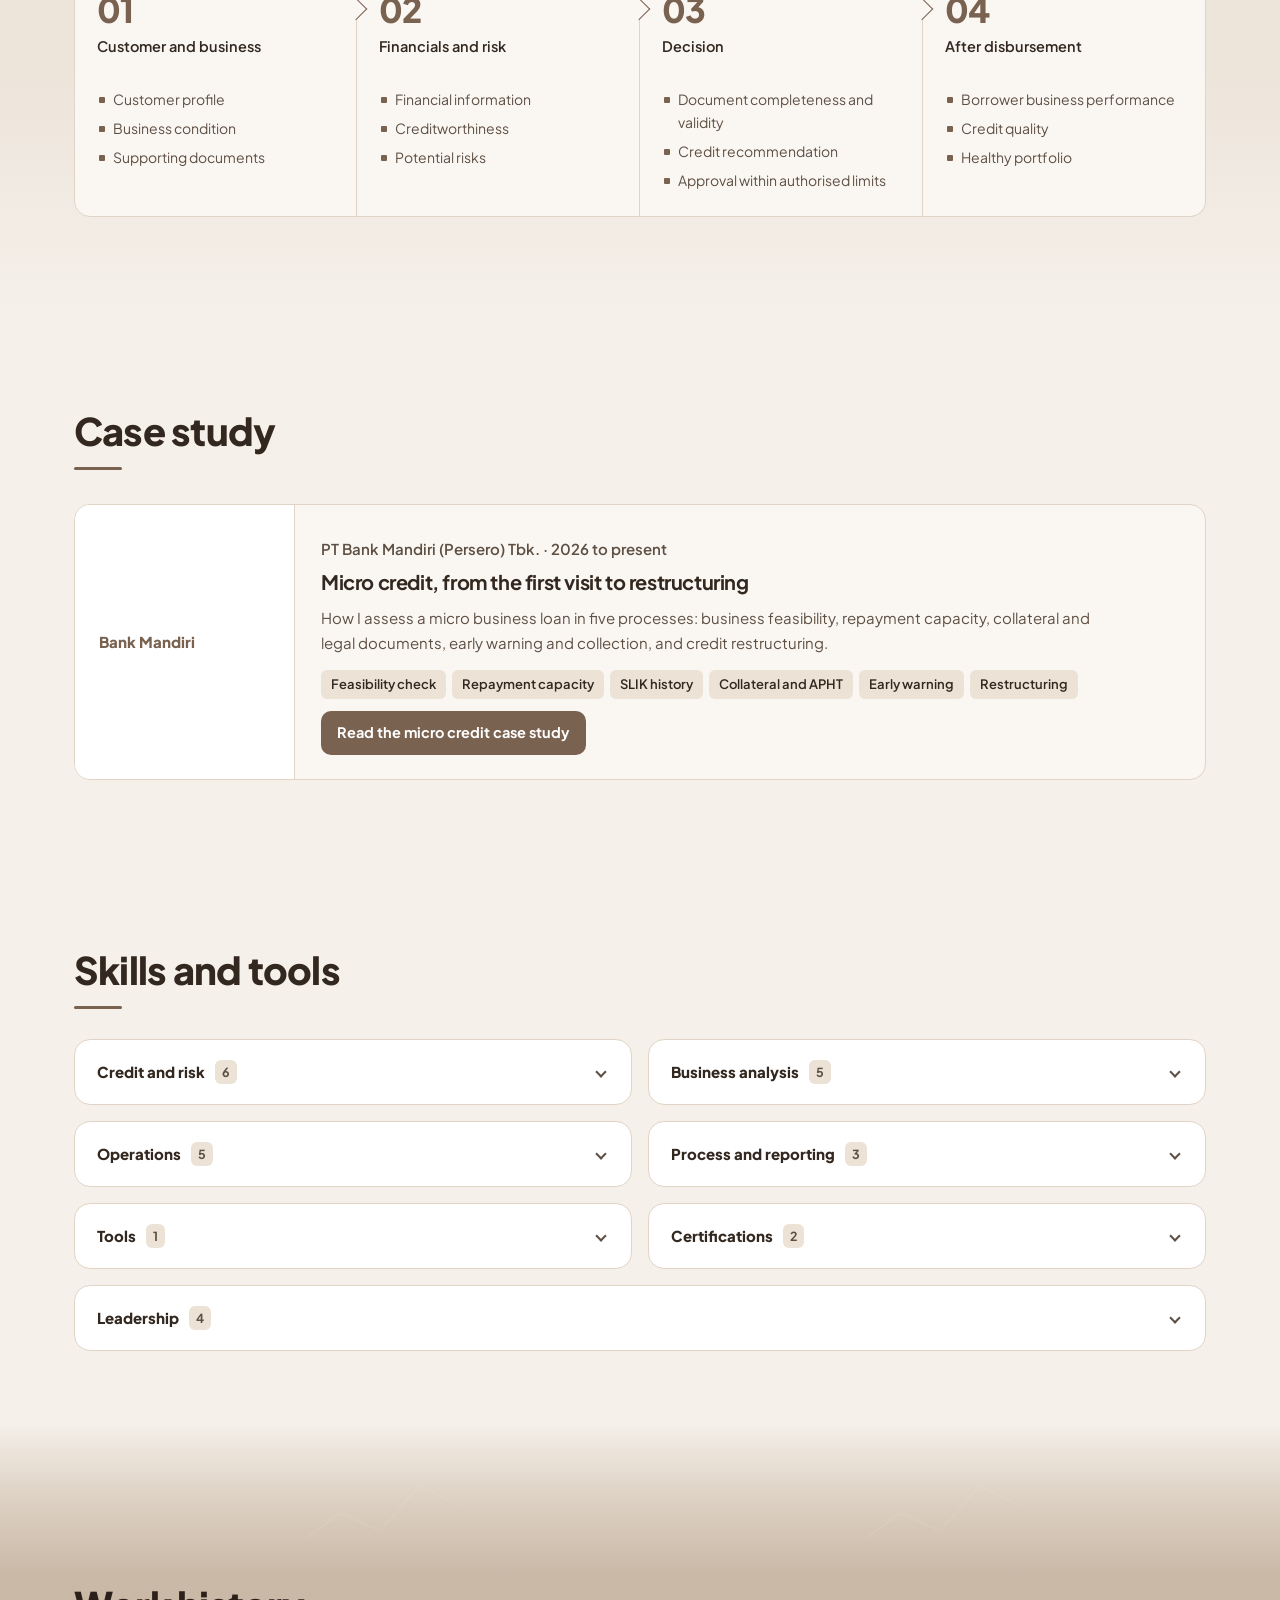
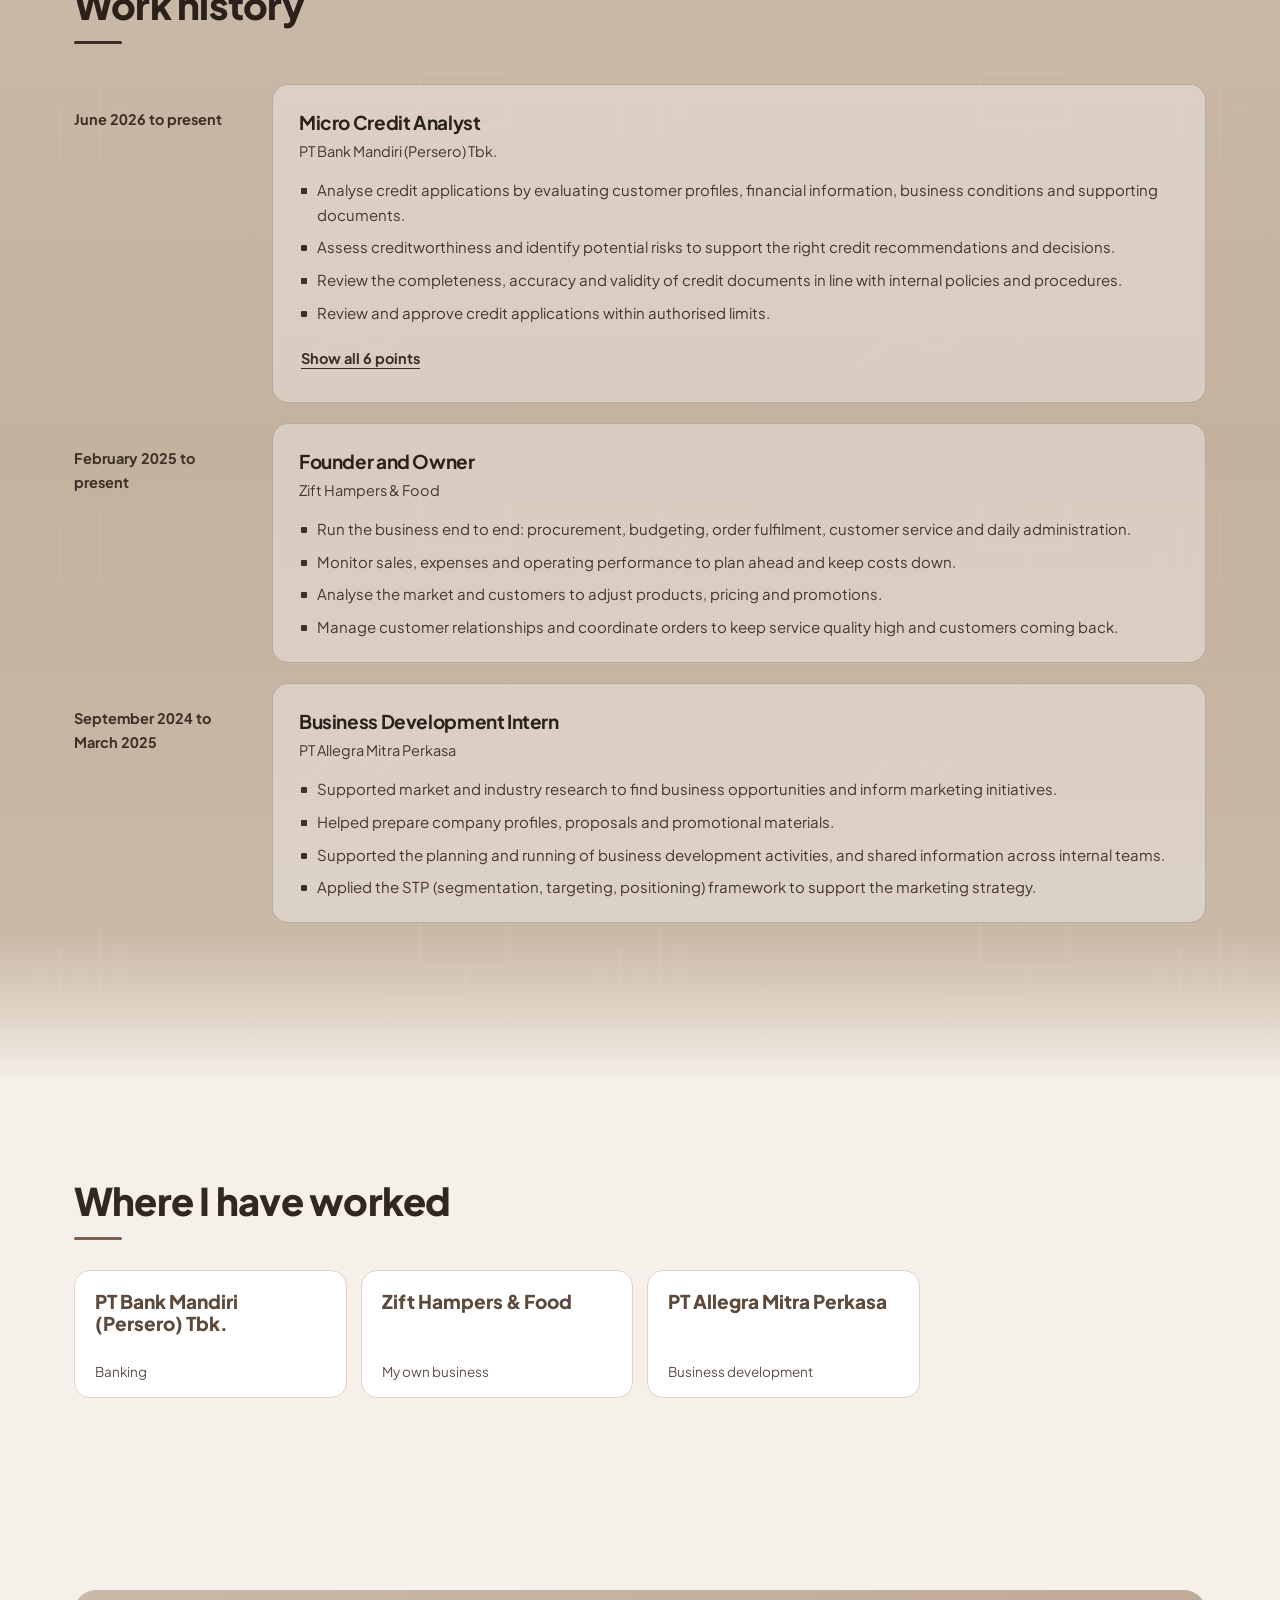
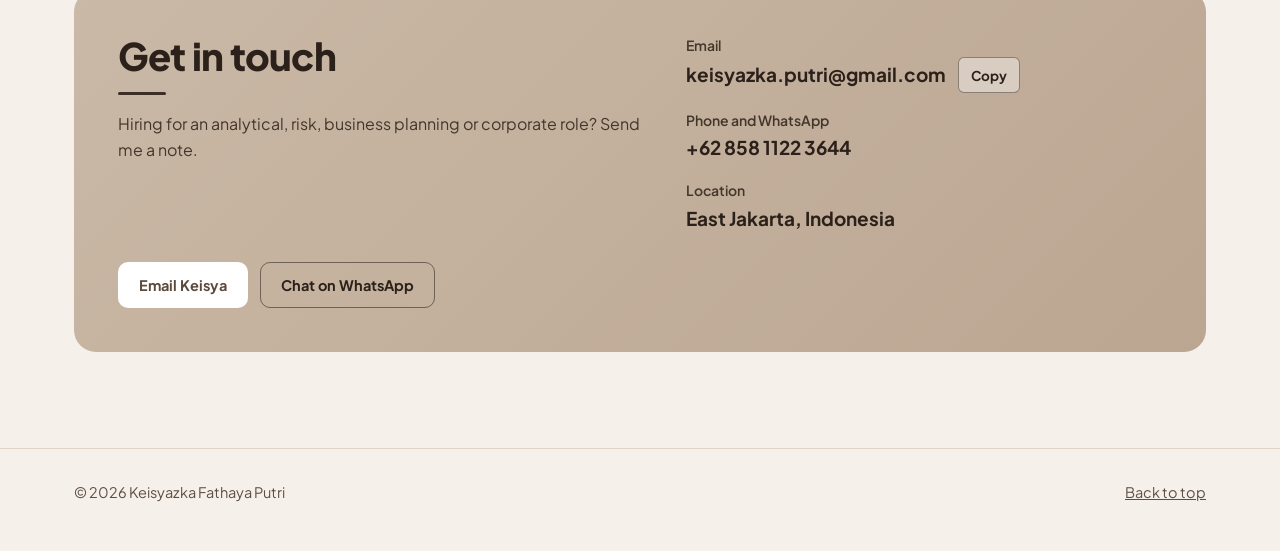
==== commit 68cfa22b: "Keisya: Bank Mandiri micro credit case study Five processes: business feasibility, repayment capacit" ====
--- a/keisya/index.html
+++ b/keisya/index.html
@@ -22,6 +22,7 @@
       <nav class="nav__links" id="navLinks" aria-label="Sections">
         <a href="#about">About</a>
         <a href="#services">Services</a>
+        <a href="#projects">Case study</a>
         <a href="#experience">Experience</a>
         <a href="#clients">Clients</a>
         <a href="#contact">Contact</a>
@@ -118,6 +119,12 @@
 
 
 
+    <section class="section" id="projects" aria-labelledby="projectsTitle">
+      <div class="wrap">
+        <h2 class="title" id="projectsTitle">Case study</h2>
+        <div class="cases" id="cases"><p class="state">Loading case study…</p></div>
+      </div>
+    </section>
     <section class="section section--short" id="skills" aria-labelledby="skillsTitle">
       <div class="wrap">
         <h2 class="title" id="skillsTitle">Skills and tools</h2>
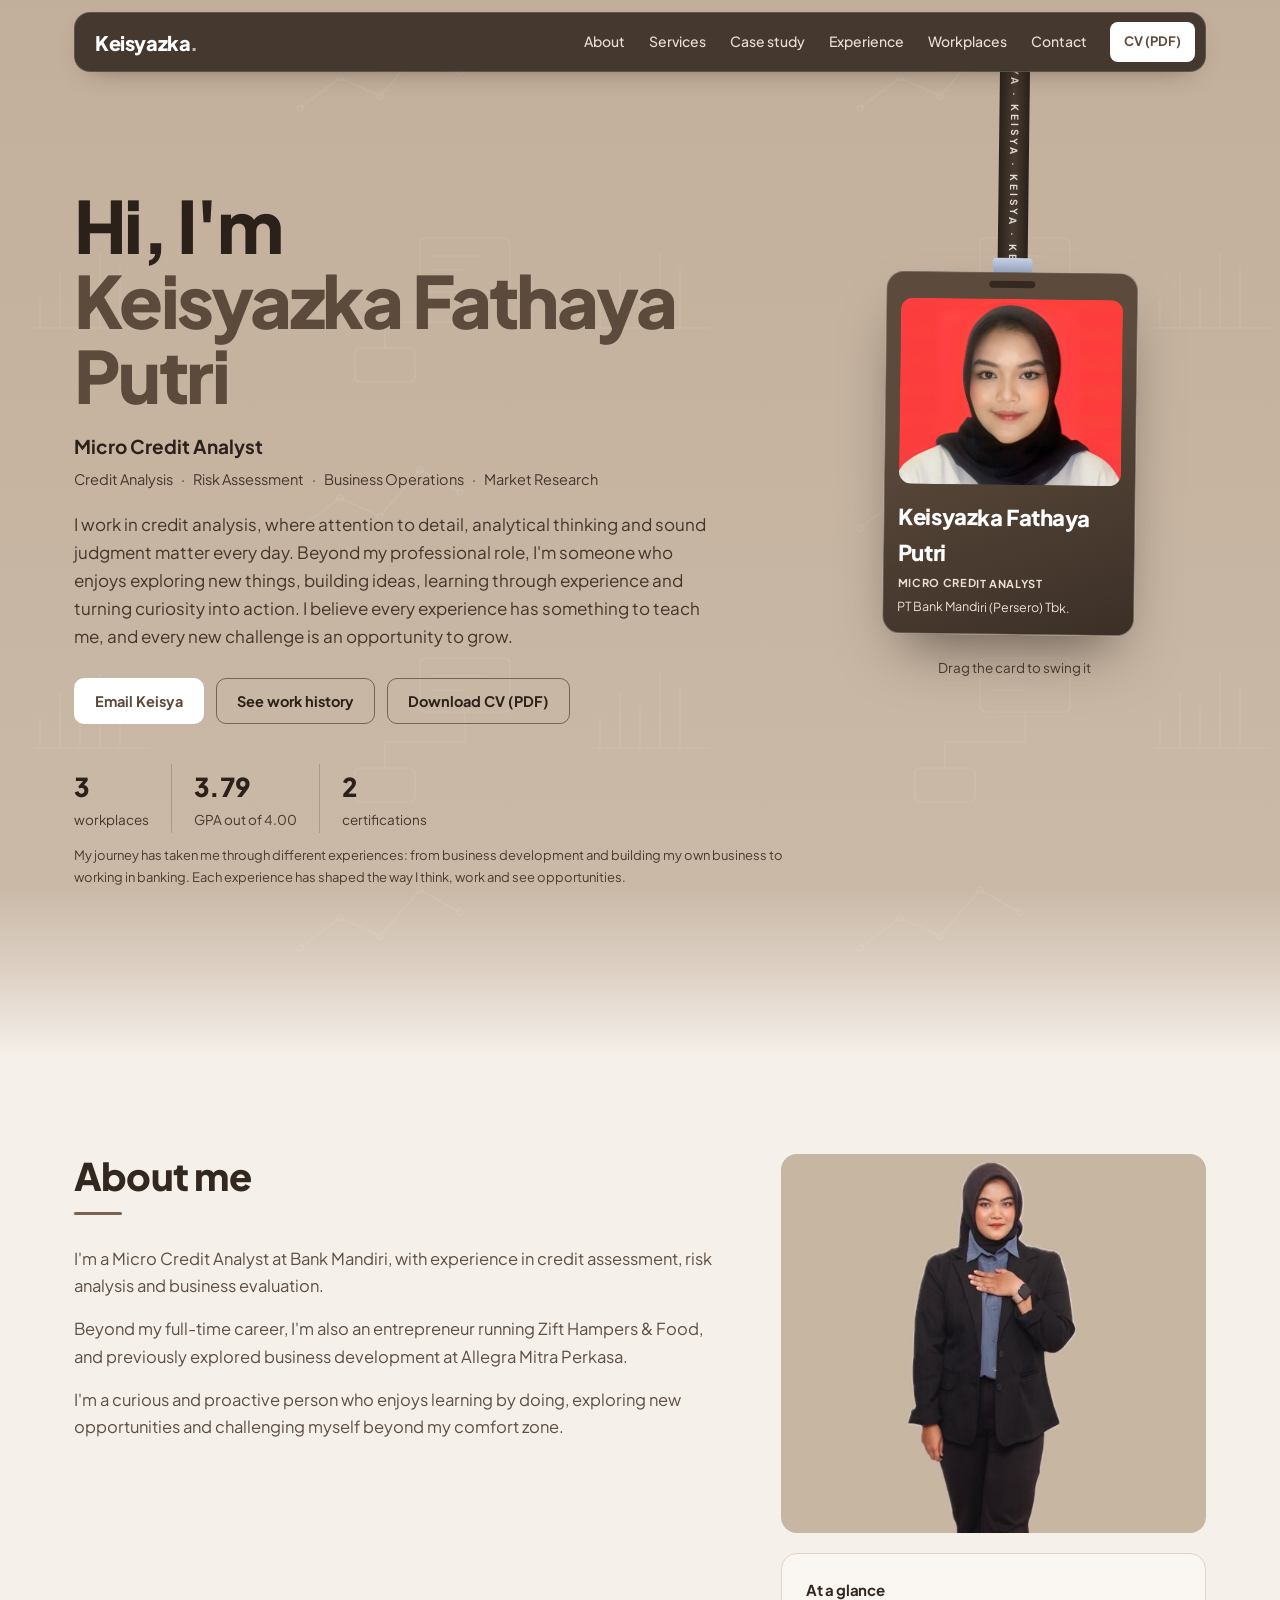
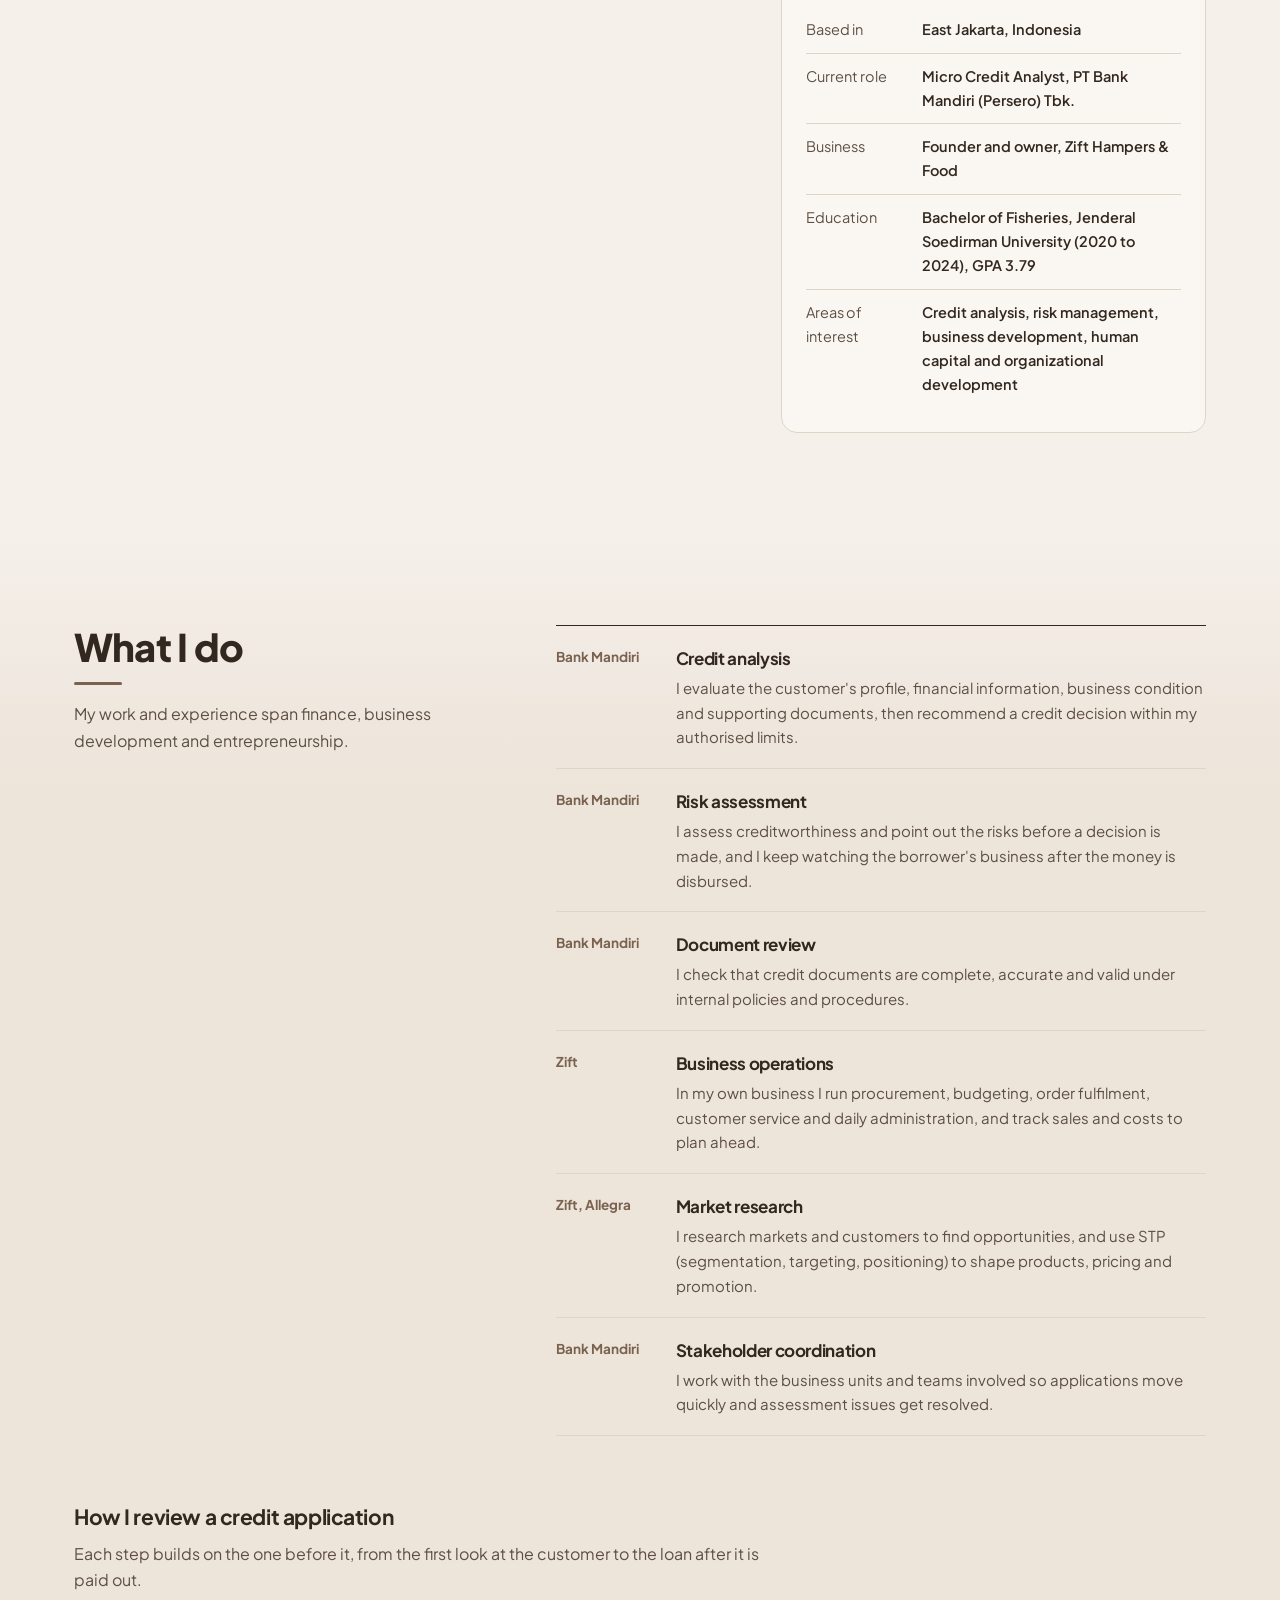
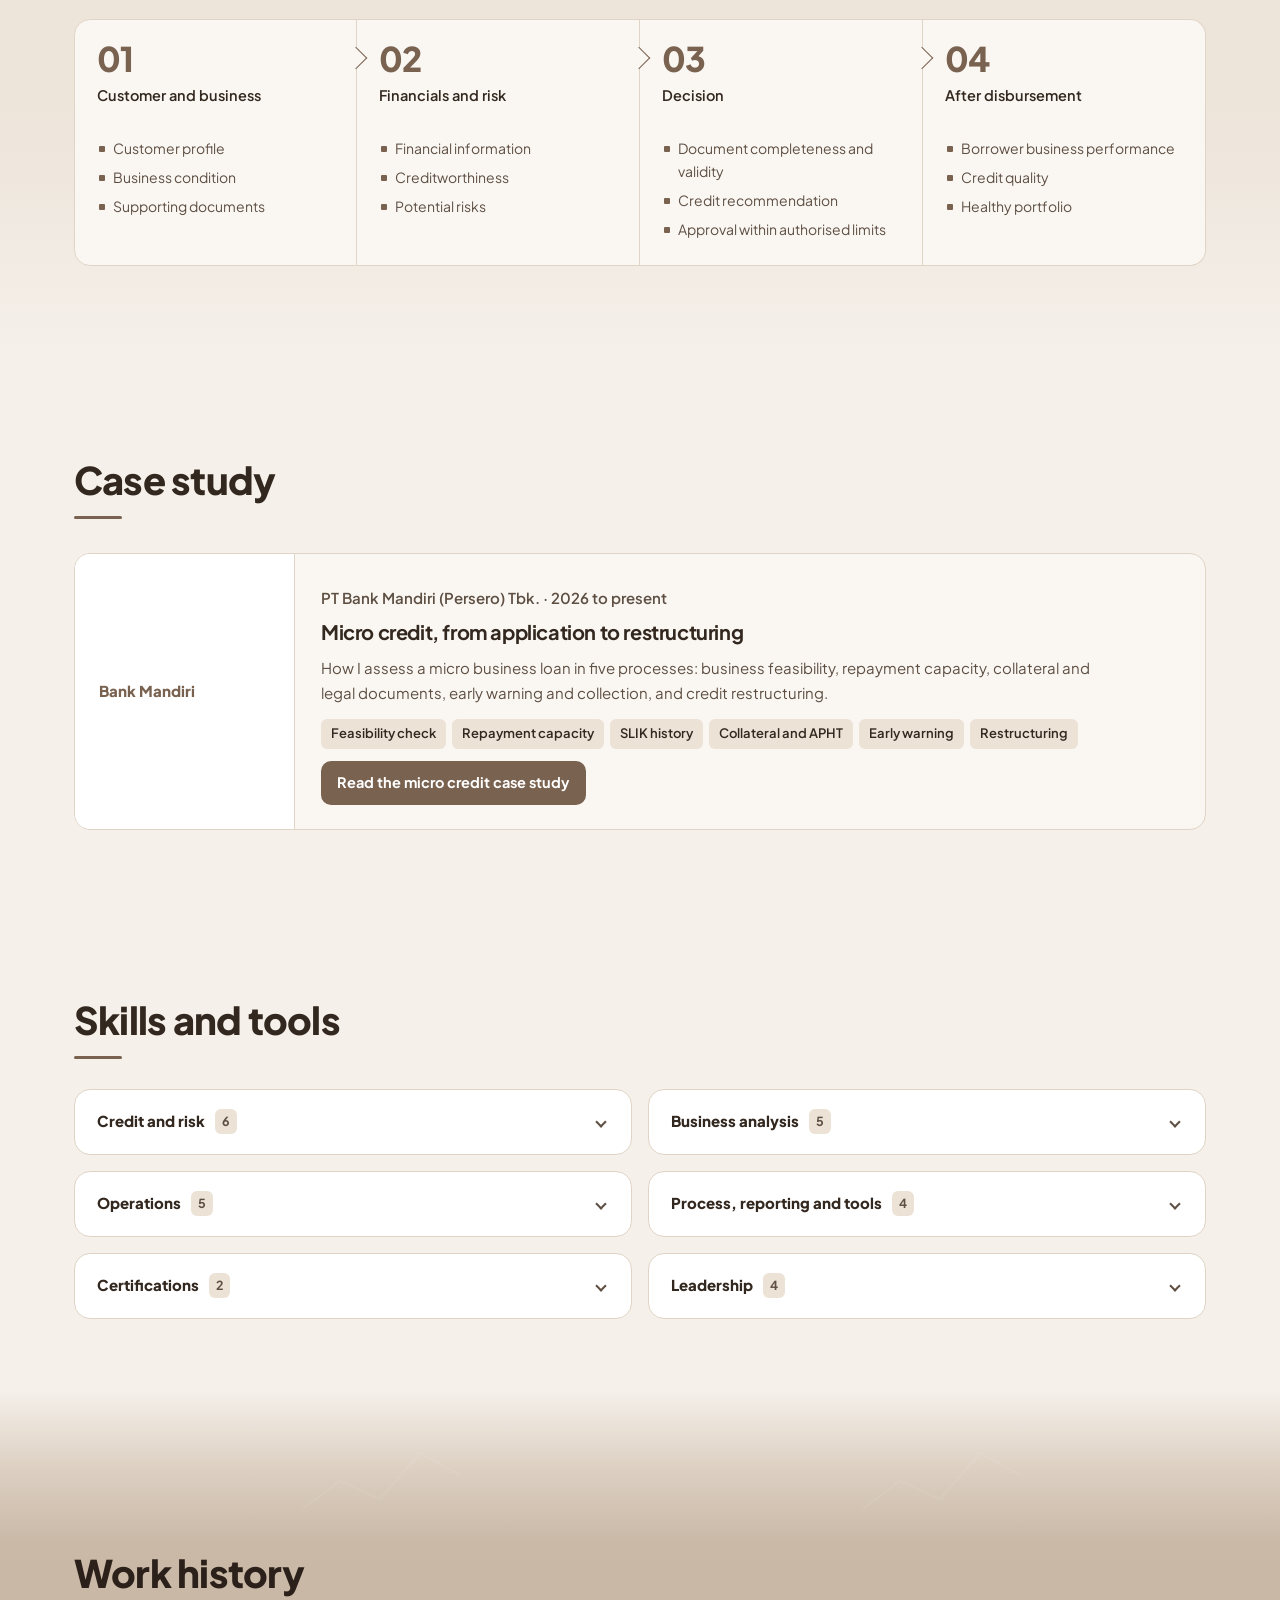
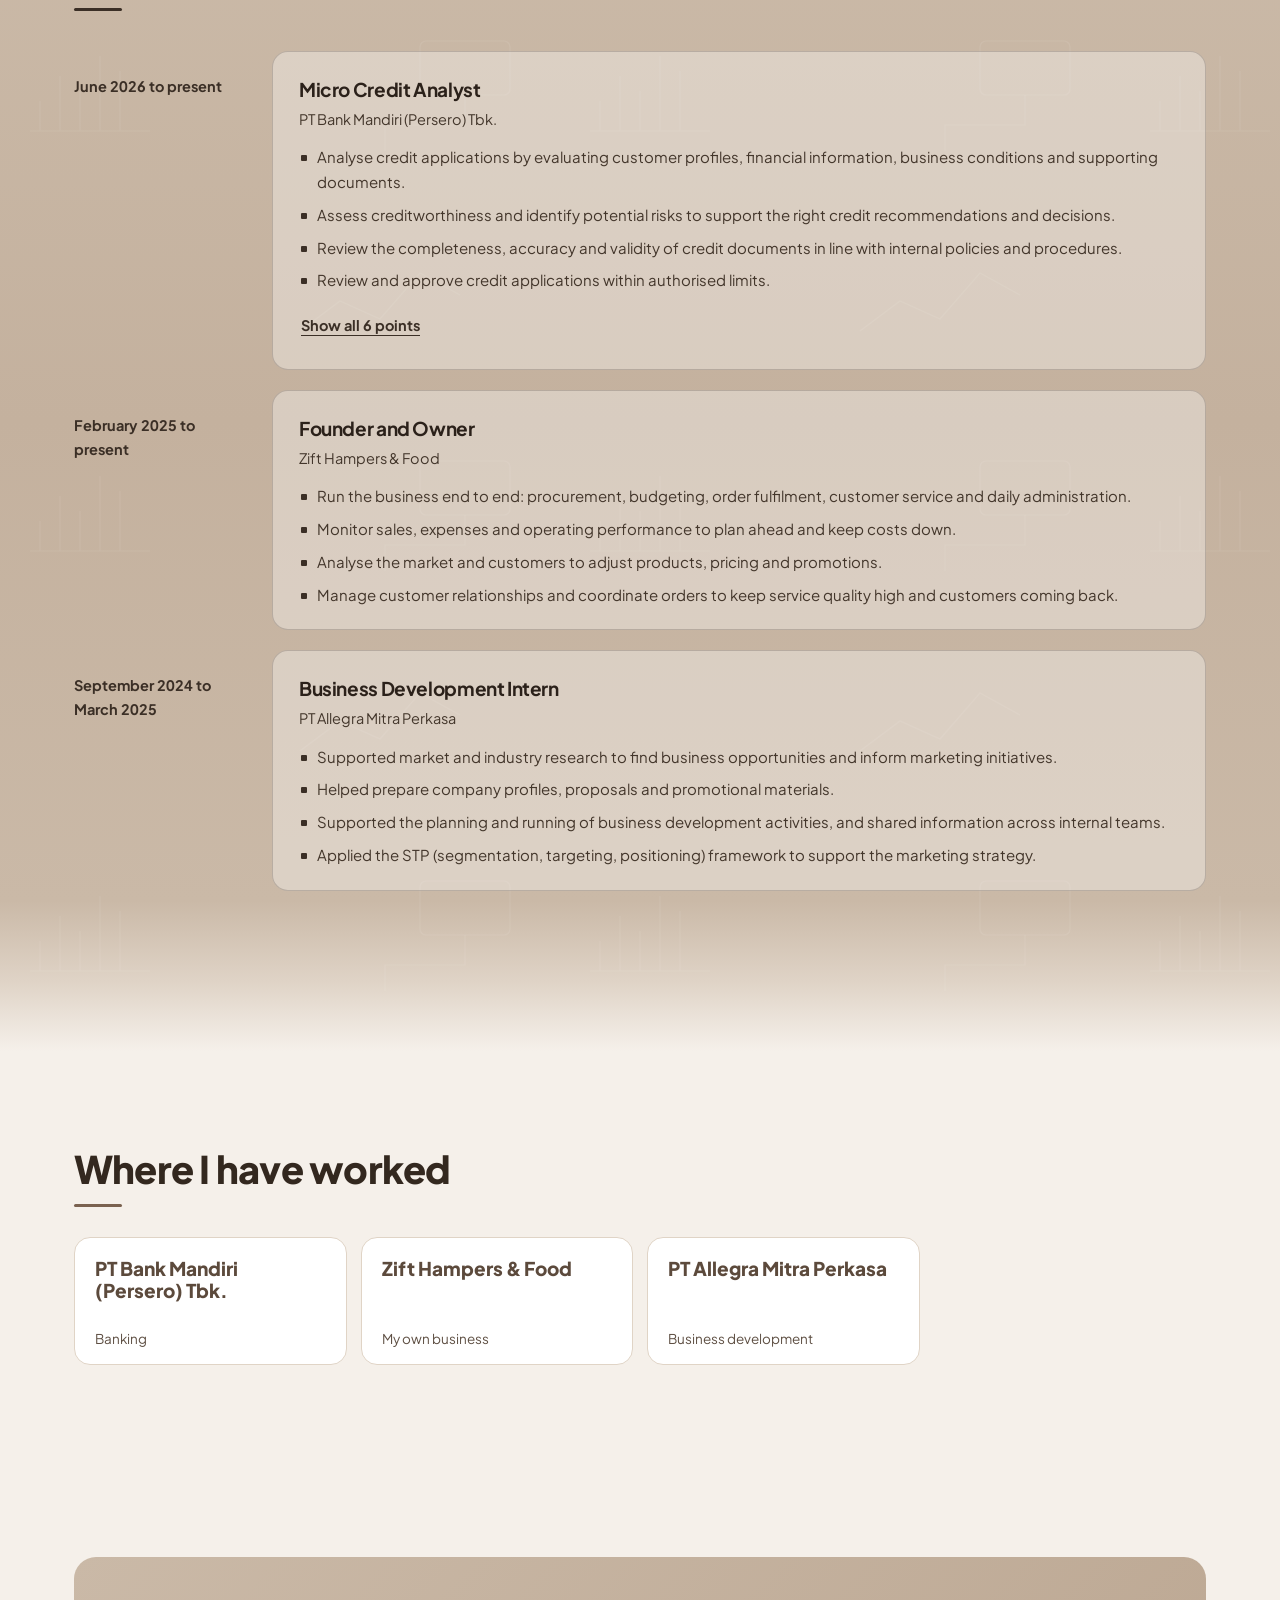
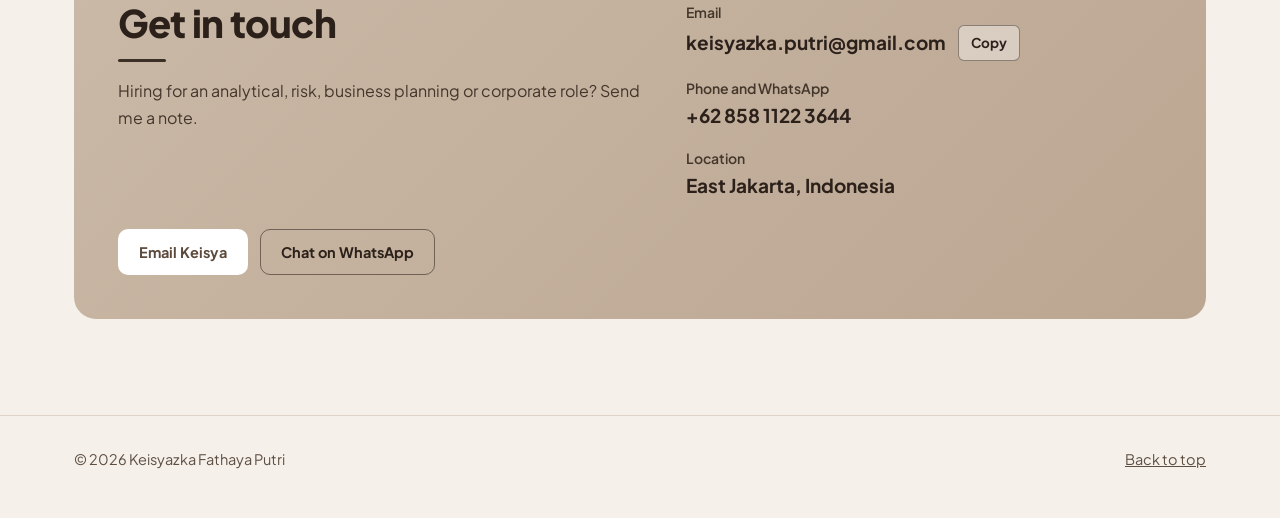
==== commit b8ef069f: "Keisya: antislop pass Services show the job each one comes from instead of REQ ids copied from the B" ====
--- a/keisya/index.html
+++ b/keisya/index.html
@@ -24,7 +24,7 @@
         <a href="#services">Services</a>
         <a href="#projects">Case study</a>
         <a href="#experience">Experience</a>
-        <a href="#clients">Clients</a>
+        <a href="#clients">Workplaces</a>
         <a href="#contact">Contact</a>
       </nav>
       <a class="nav__cv" data-cv target="_blank" rel="noopener">CV (PDF)</a>
--- a/keisya/assets/styles.css
+++ b/keisya/assets/styles.css
@@ -482,3 +482,5 @@
   .figures div { padding: 2px 12px; }
   .figures div:nth-child(3) { padding-left: 12px; border-left: 1px solid var(--line); }
 }
+.reqs li { grid-template-columns: 104px minmax(0, 1fr); }
+.req__id { font-variant-numeric: normal; }
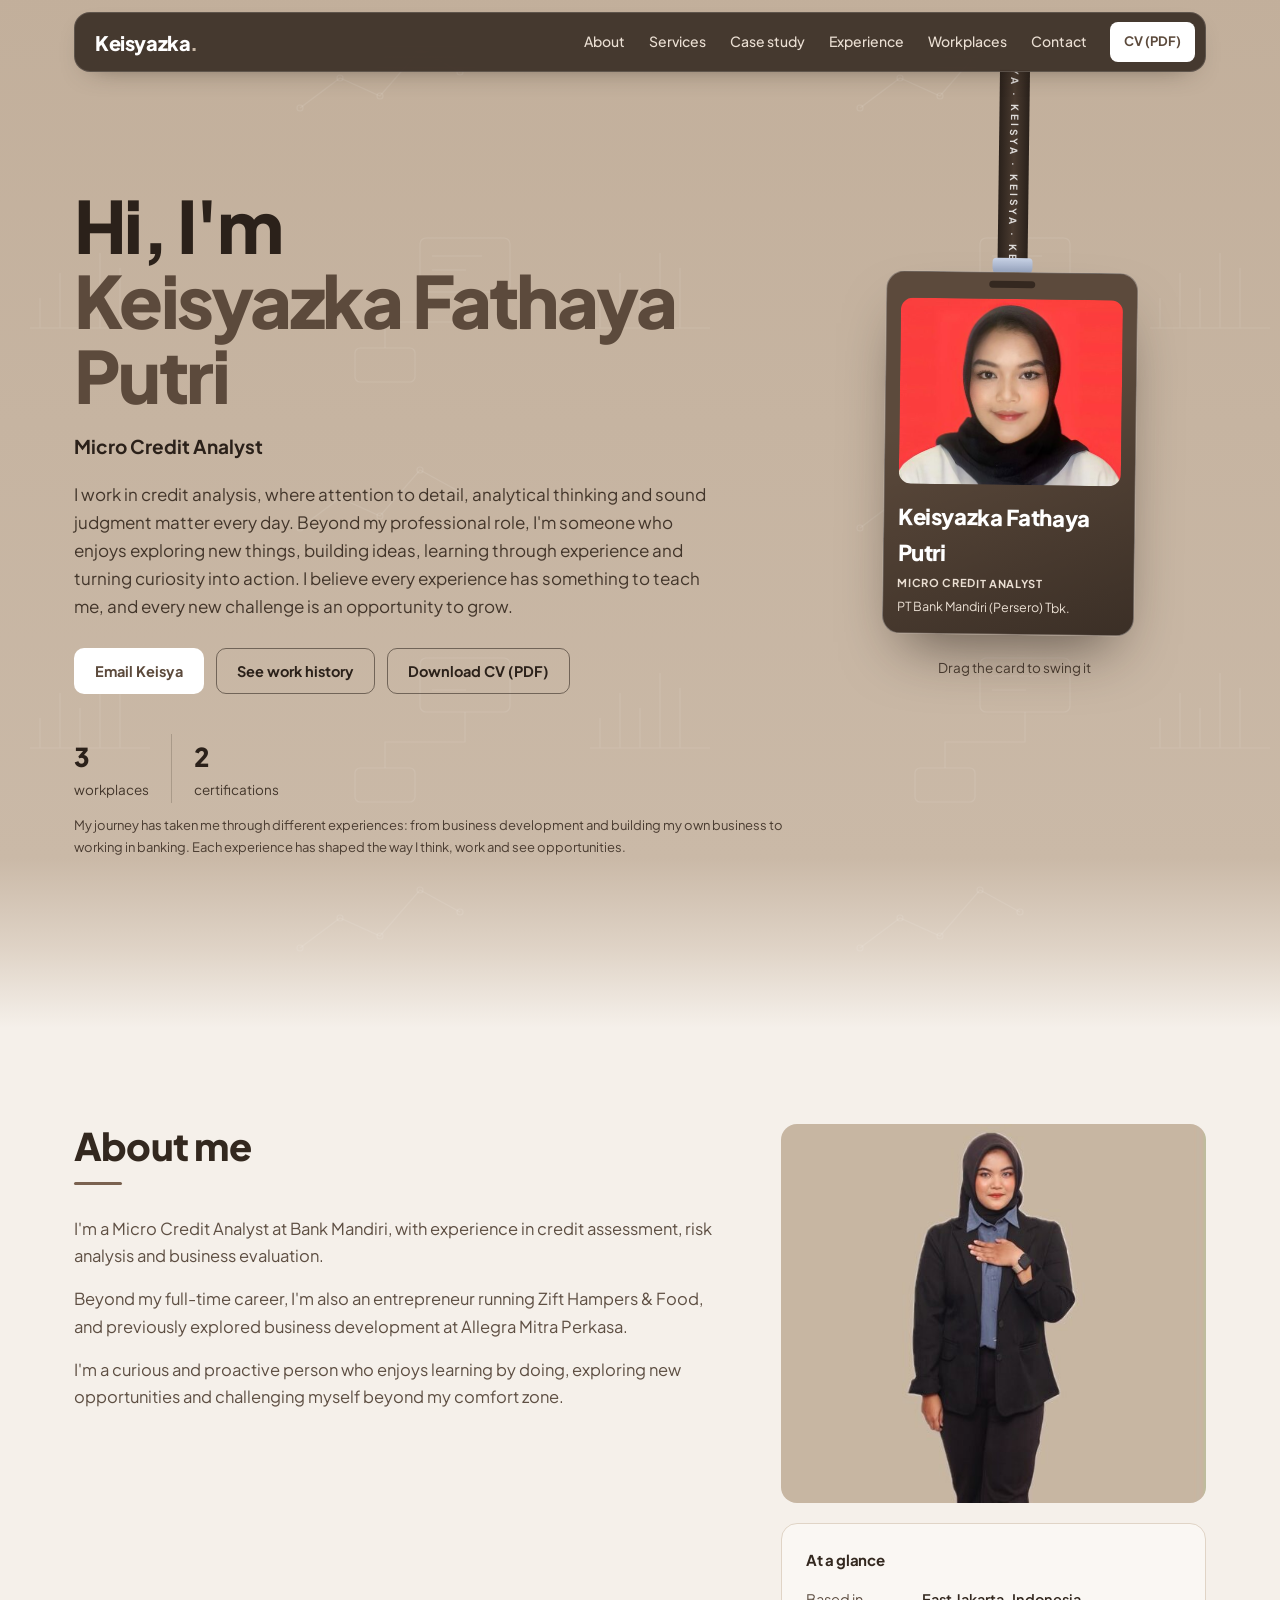
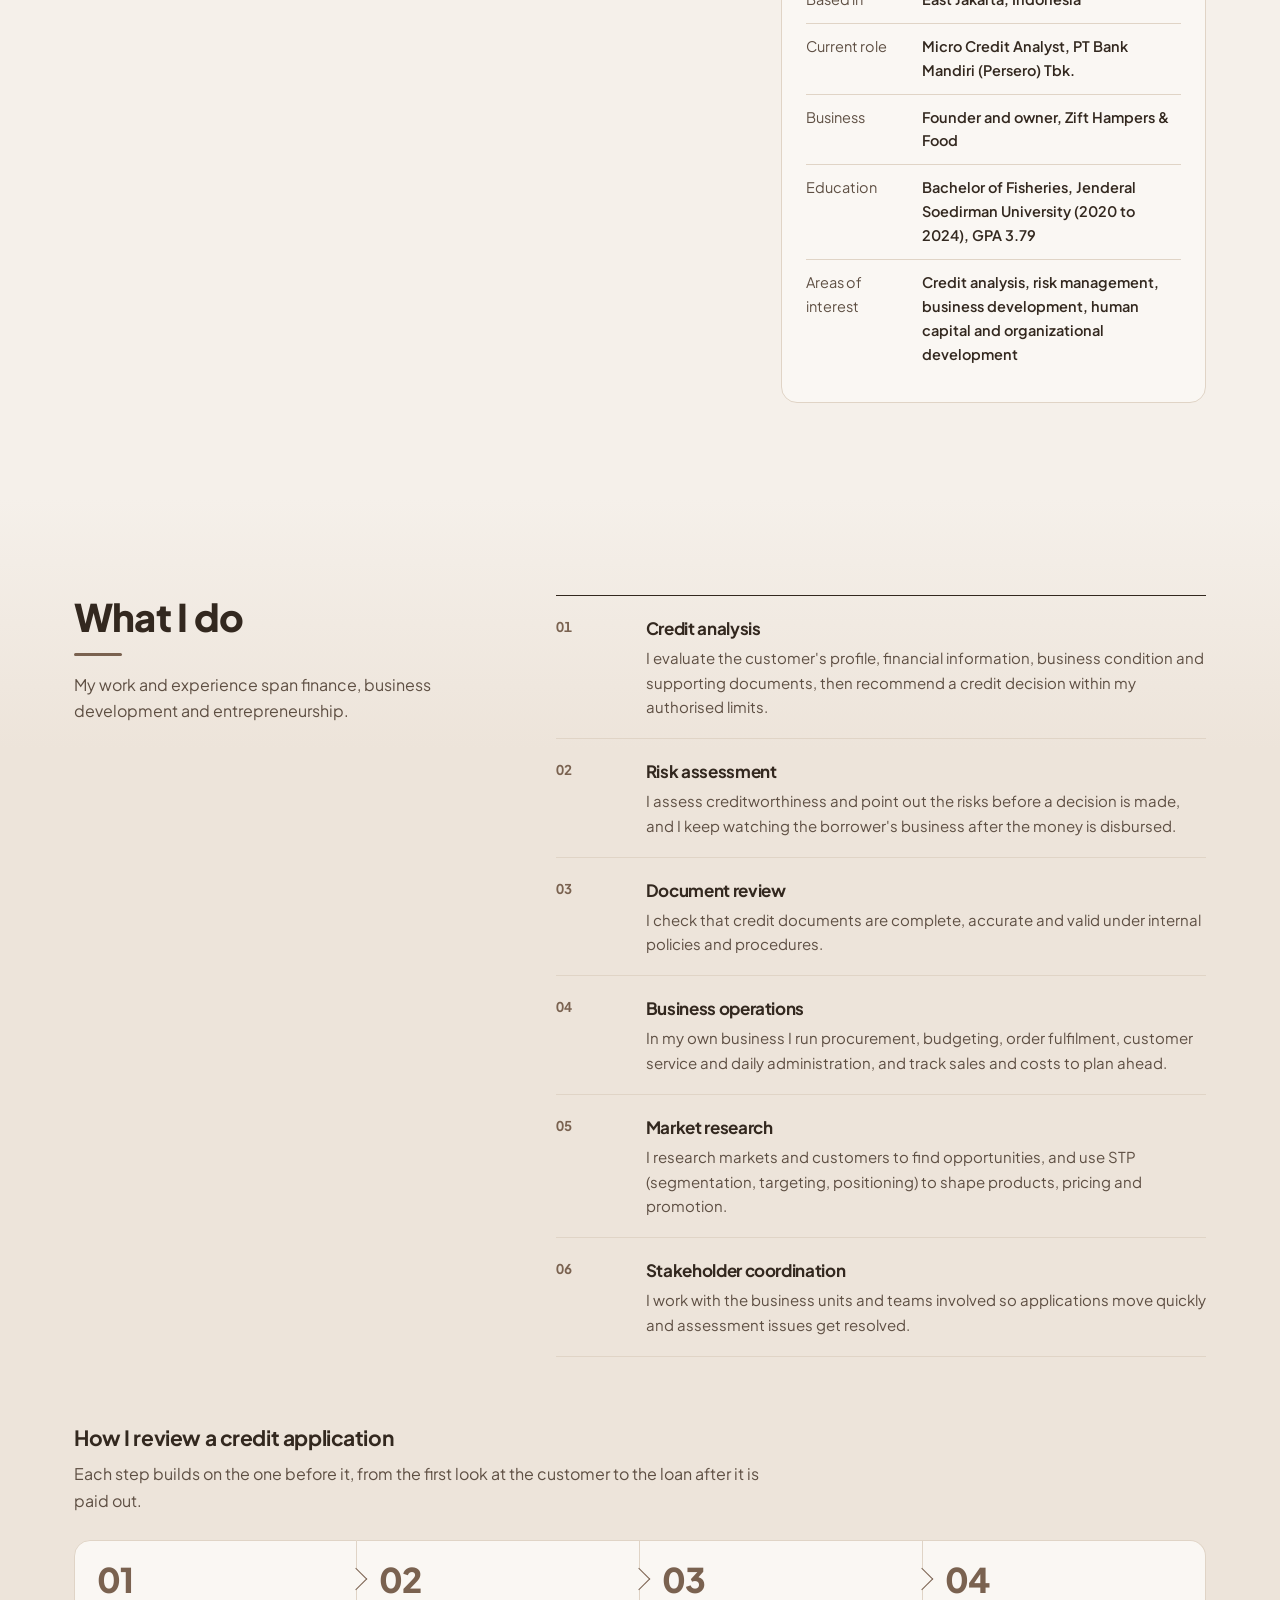
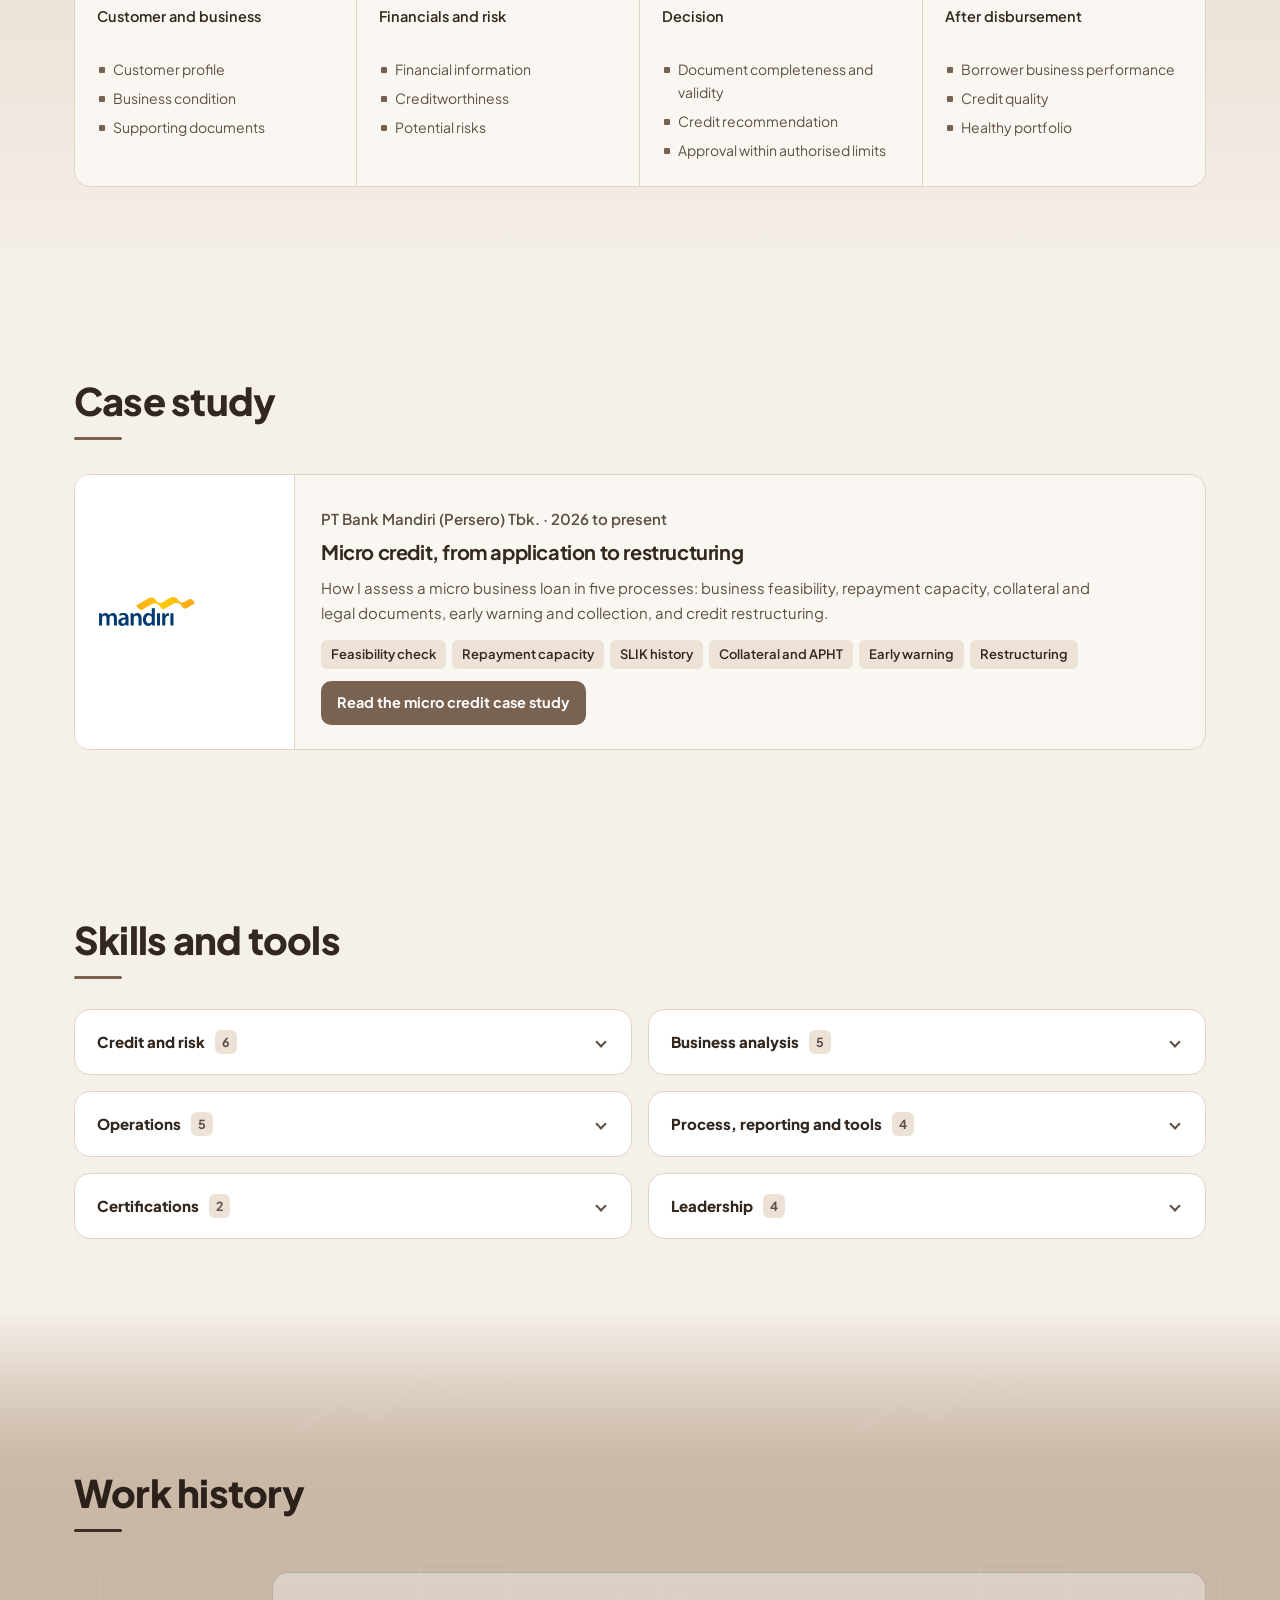
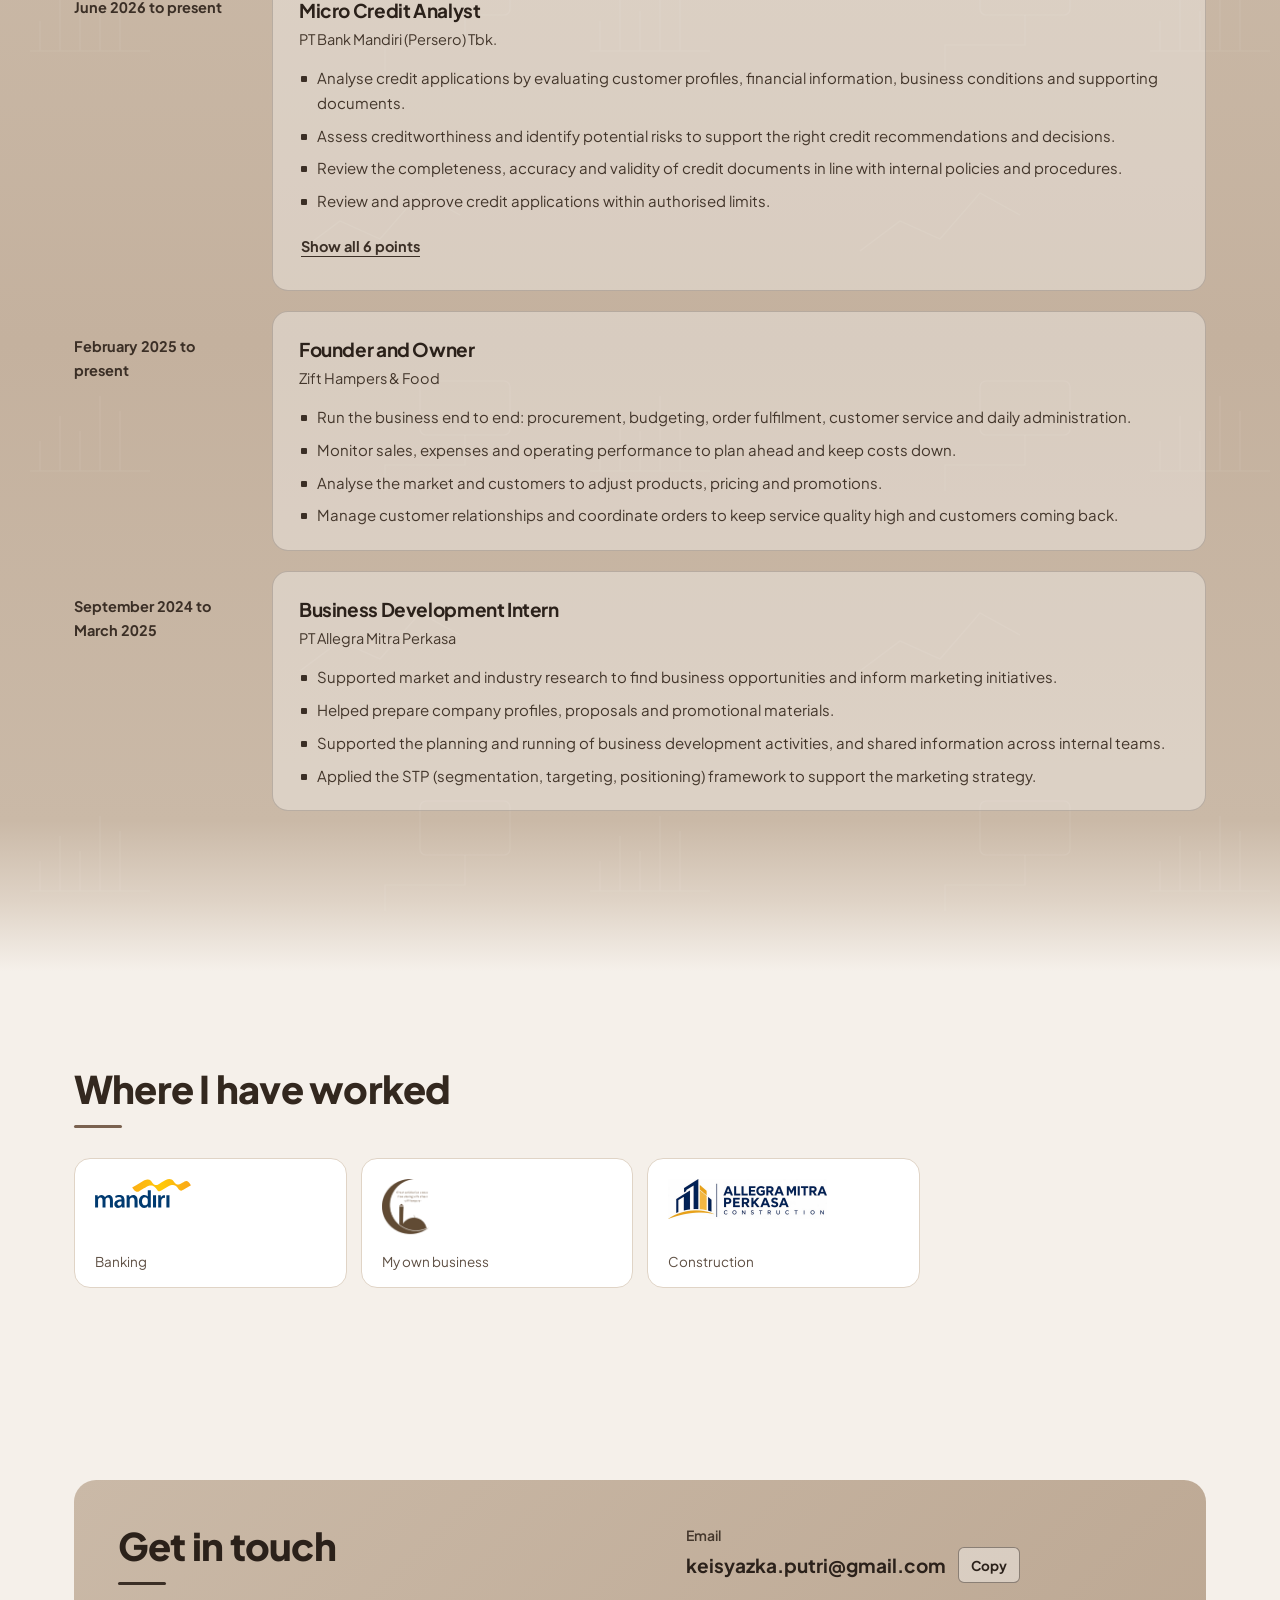
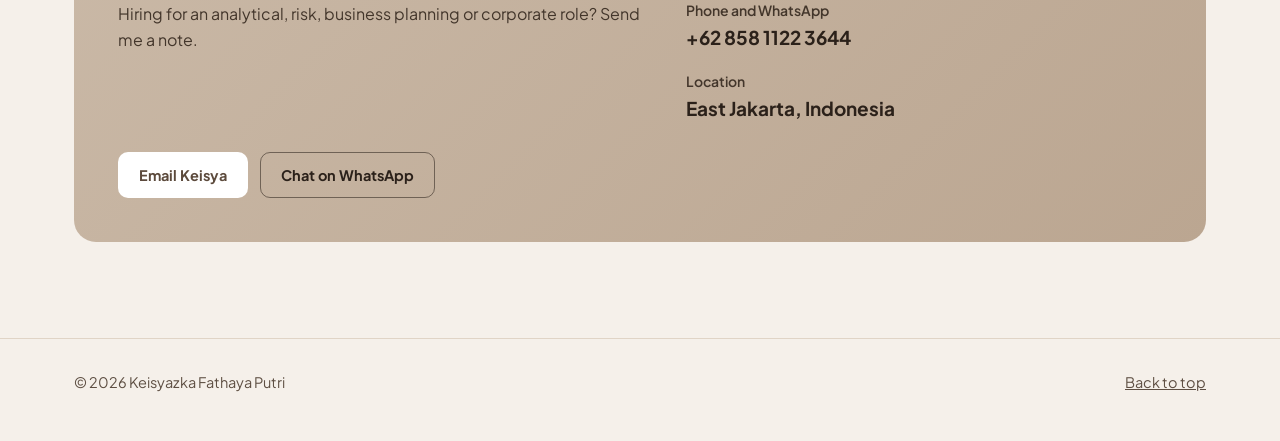
==== commit 4ca1c2e6: "Keisya: Zift and Allegra logos, numbered services, drop hero tags and GPA figure Co-Authored-By: Cla" ====
--- a/keisya/index.html
+++ b/keisya/index.html
@@ -57,7 +57,6 @@
         <div class="hero__text">
           <h1 id="heroTitle">Hi, I'm<br /><span class="hero__name" data-bind="name"></span></h1>
           <p class="hero__role" data-bind="role"></p>
-          <p class="hero__tags" id="heroTags"></p>
           <p class="hero__lede" data-bind="tagline"></p>
           <div class="hero__actions">
             <a href="#contact" class="btn btn--light">Email Keisya</a>
--- a/keisya/assets/styles.css
+++ b/keisya/assets/styles.css
@@ -482,5 +482,3 @@
   .figures div { padding: 2px 12px; }
   .figures div:nth-child(3) { padding-left: 12px; border-left: 1px solid var(--line); }
 }
-.reqs li { grid-template-columns: 104px minmax(0, 1fr); }
-.req__id { font-variant-numeric: normal; }
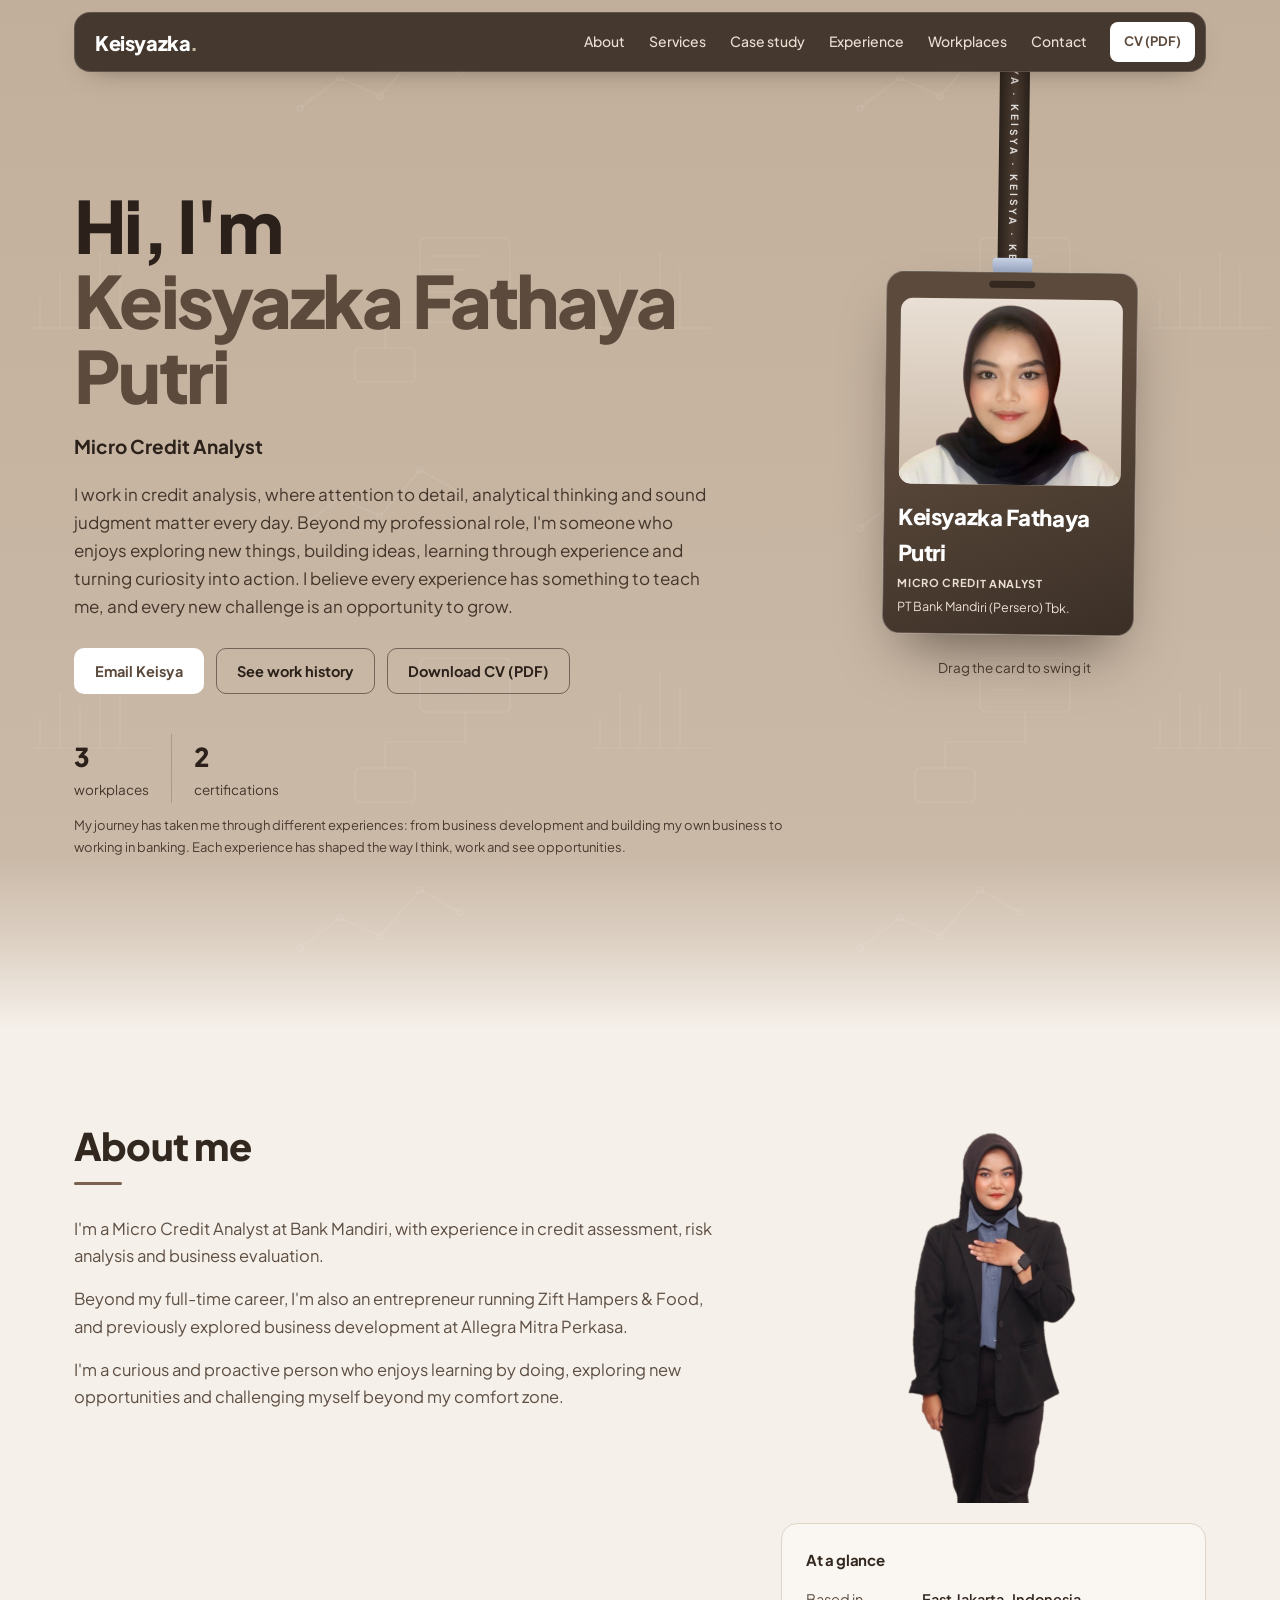
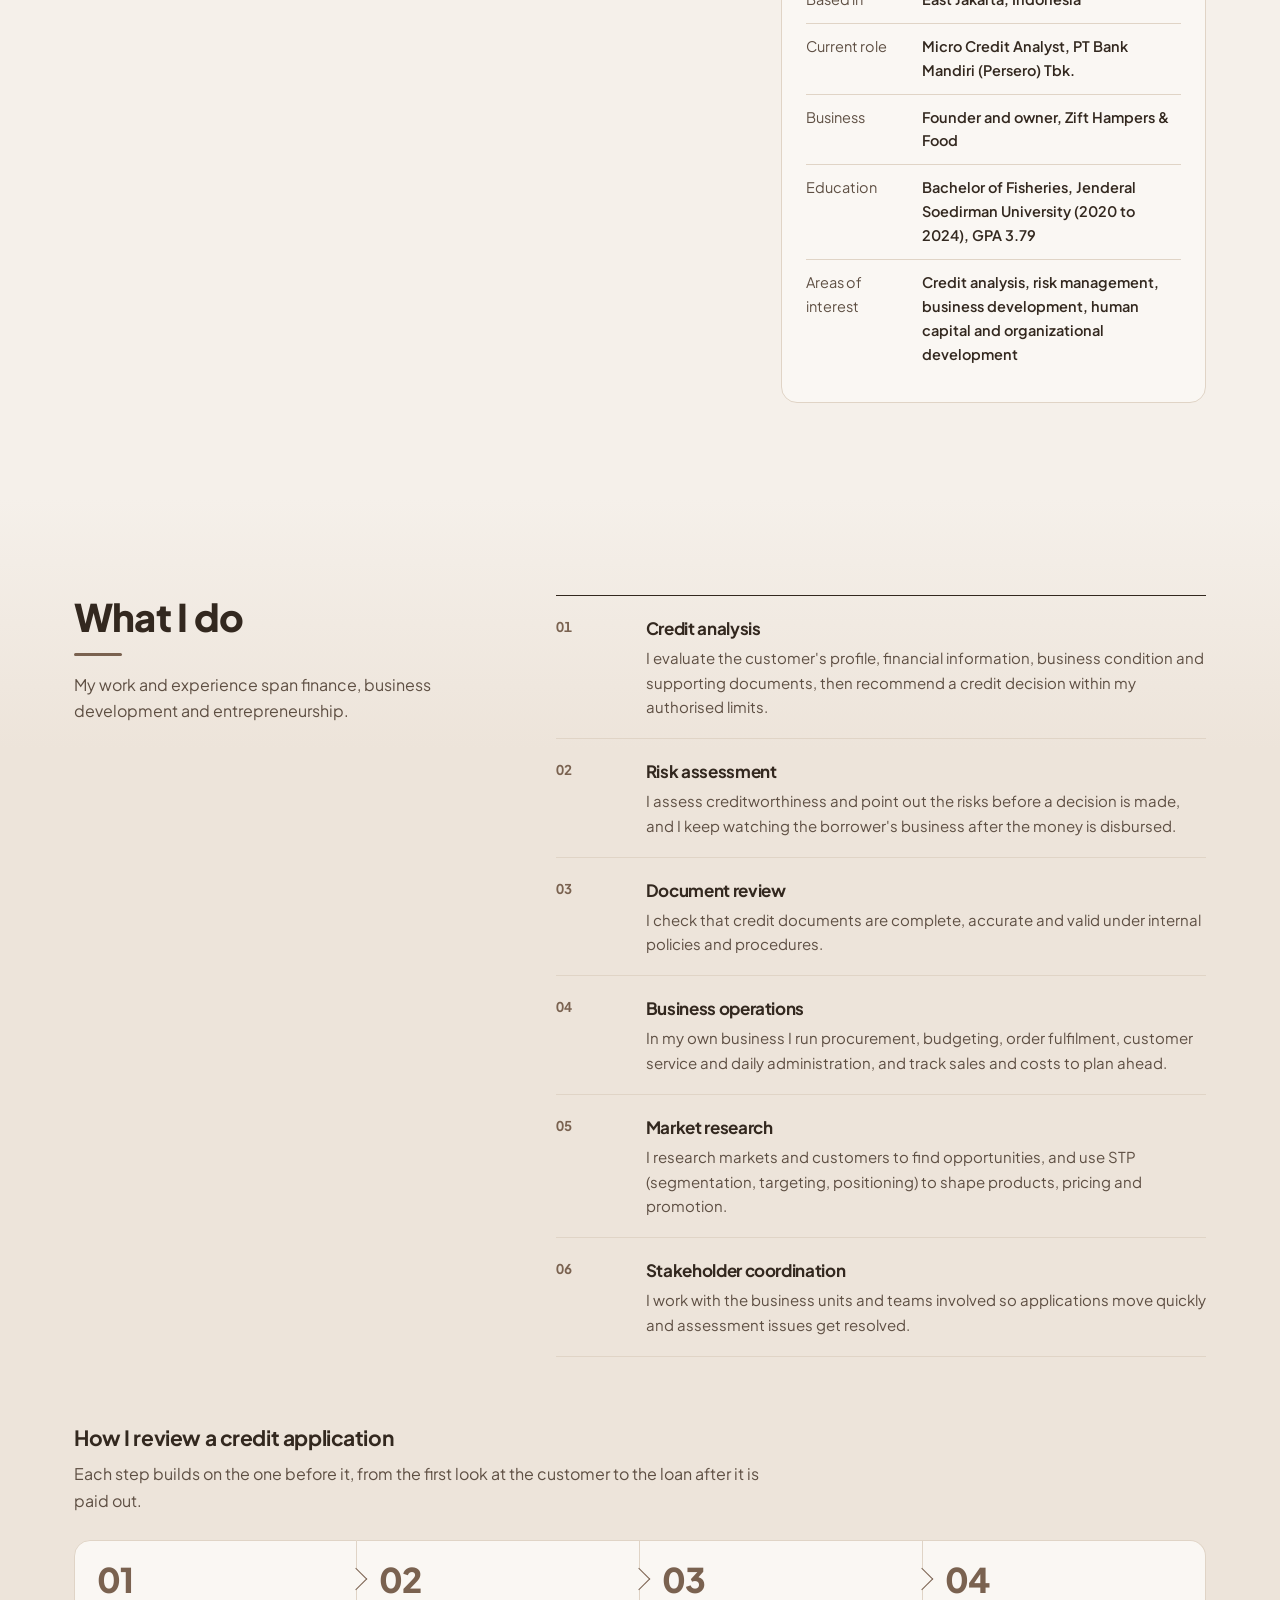
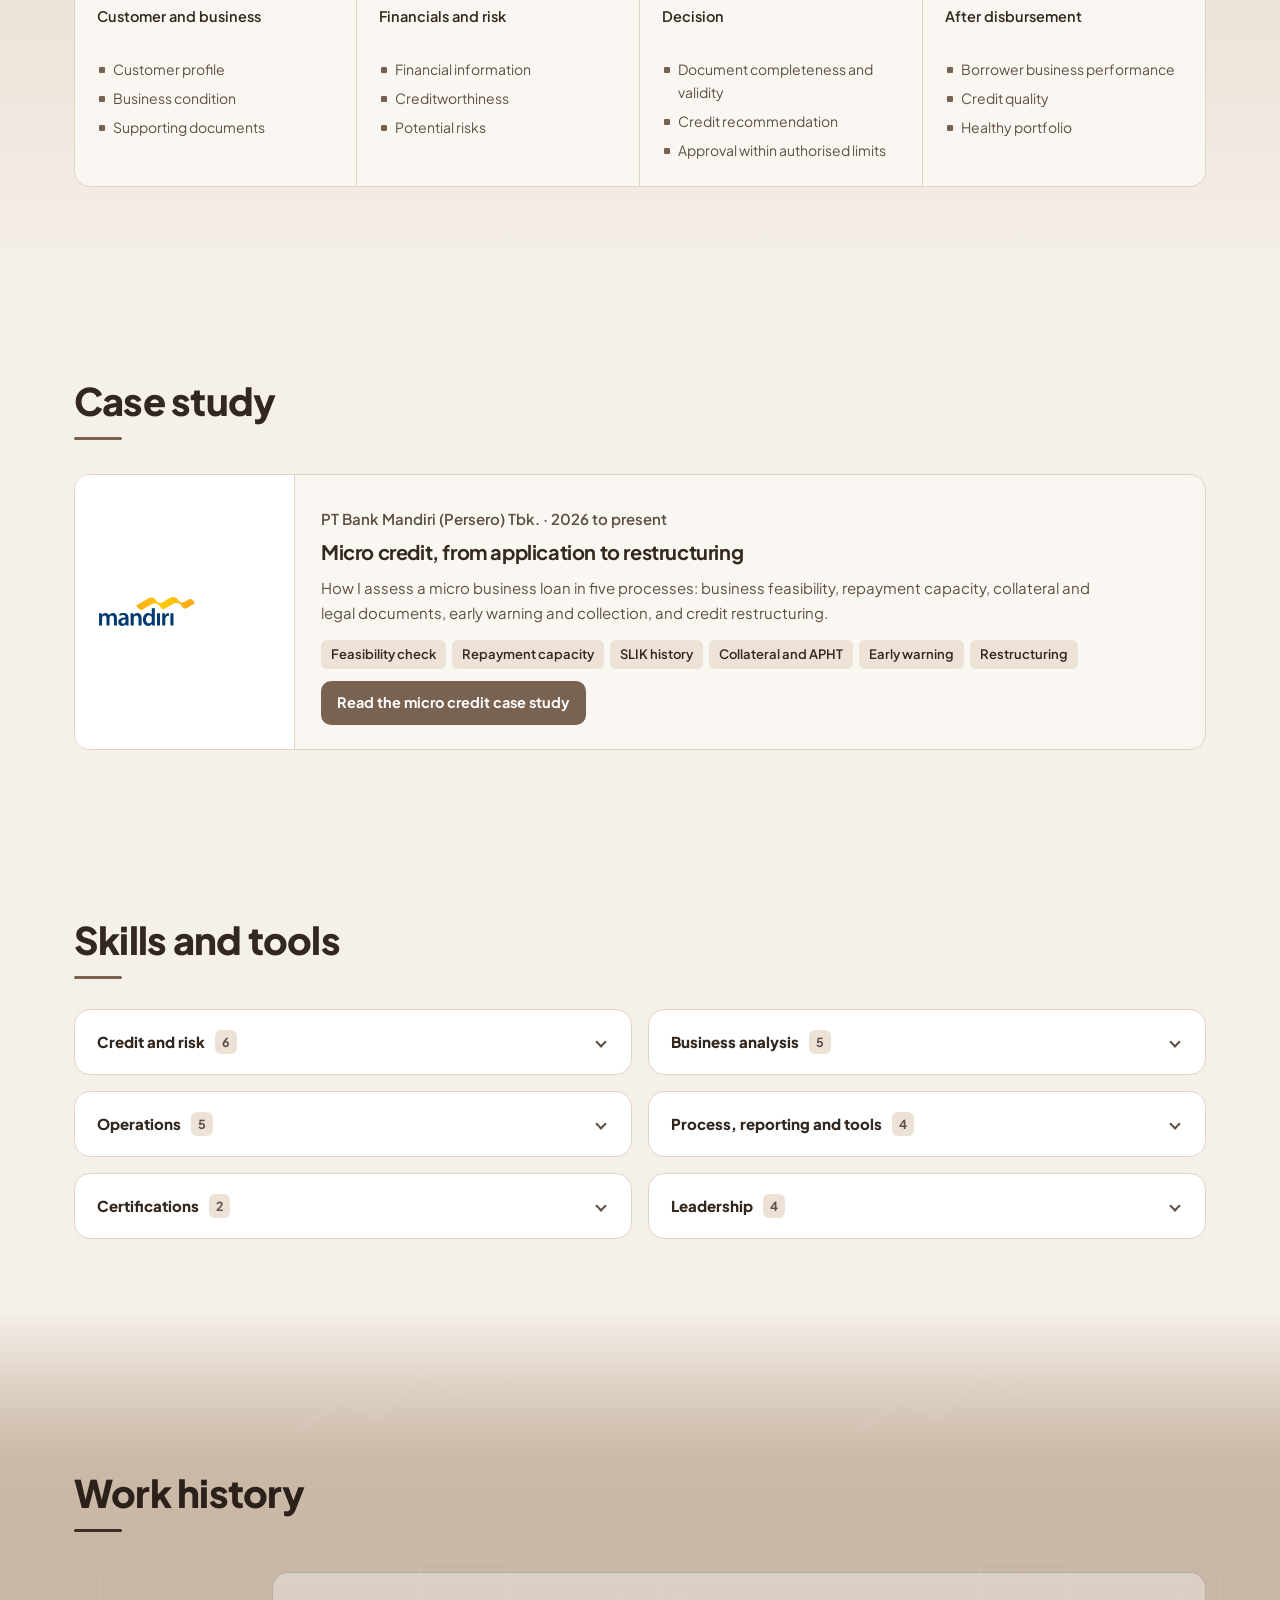
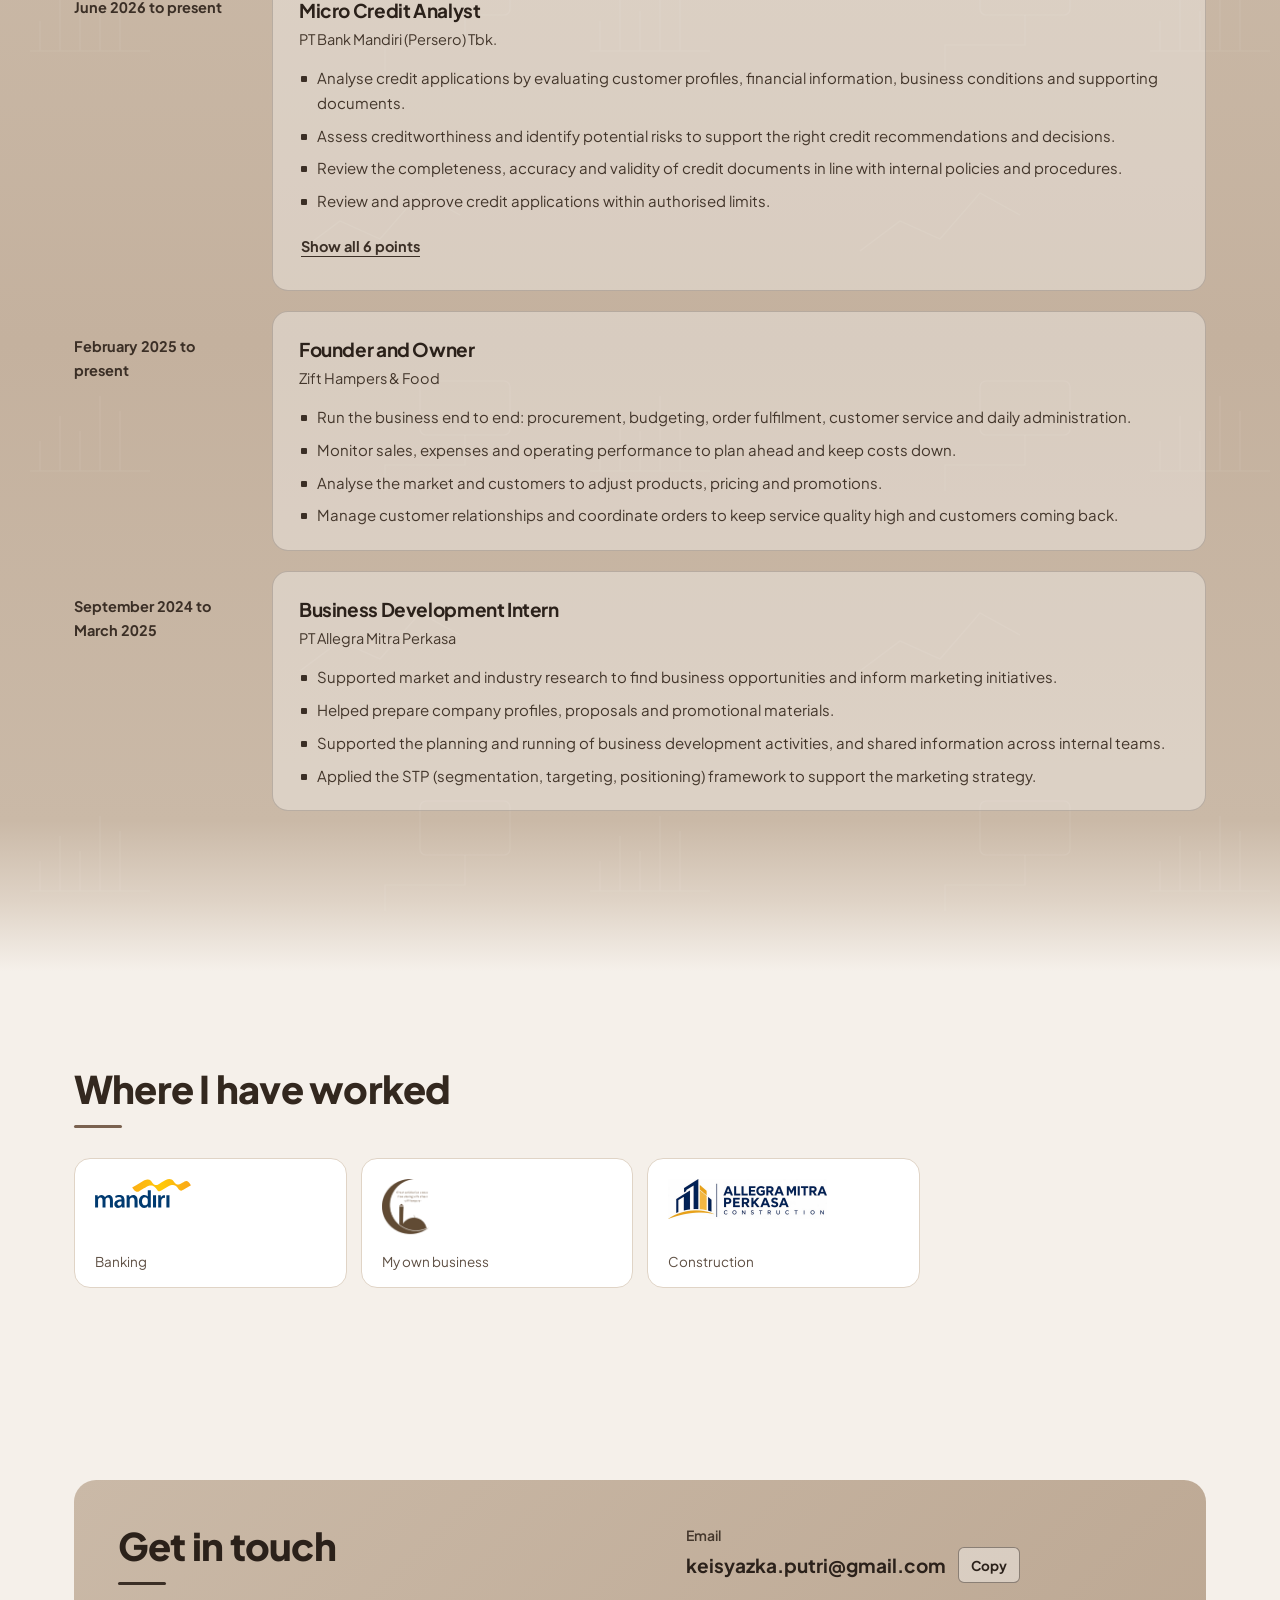
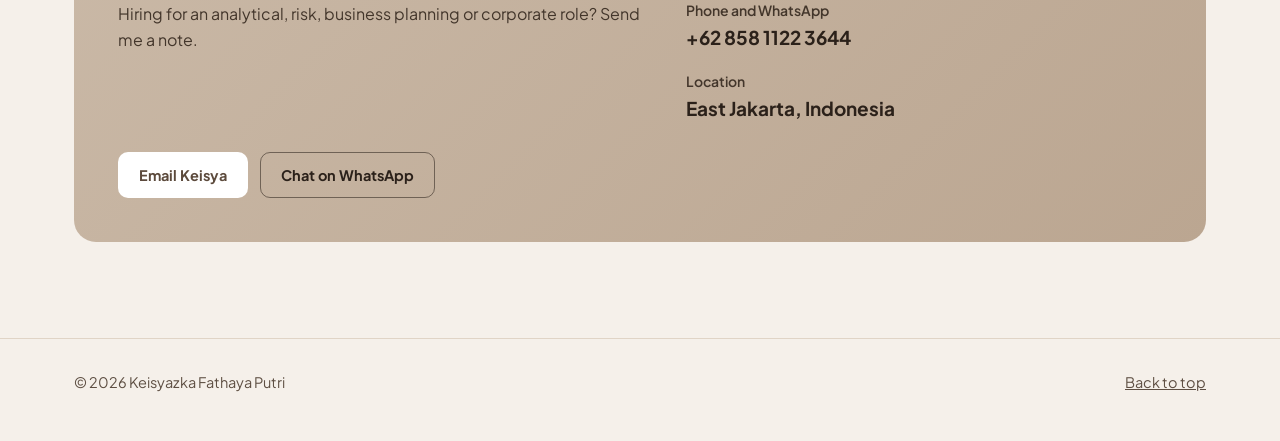
==== commit 25131e4e: "Keisya: ID card and About photos with the background removed Co-Authored-By: Claude Opus 5.5 <norepl" ====
--- a/keisya/index.html
+++ b/keisya/index.html
@@ -91,7 +91,7 @@
           <div class="about__text" id="aboutText"><p class="state">Loading profile…</p></div>
         </div>
         <div class="about__side">
-          <img class="about__portrait" src="assets/portrait.jpg" alt="Keisyazka Fathaya Putri in a black blazer" width="560" height="499" loading="lazy" />
+          <img class="about__portrait" src="assets/portrait.png" alt="Keisyazka Fathaya Putri in a black blazer" width="560" height="499" loading="lazy" />
           <aside class="panel about__facts" aria-labelledby="factsTitle">
             <h3 id="factsTitle">At a glance</h3>
             <dl id="facts"></dl>
--- a/keisya/assets/styles.css
+++ b/keisya/assets/styles.css
@@ -482,3 +482,6 @@
   .figures div { padding: 2px 12px; }
   .figures div:nth-child(3) { padding-left: 12px; border-left: 1px solid var(--line); }
 }
+/* Photos have a transparent background: the ID card shows them on brand beige, About shows the cut-out on the page. */
+.badge__photo { background: linear-gradient(180deg, #e9dfd4 0%, var(--beige) 100%); }
+.about__portrait { background: none; border-radius: 0; }
